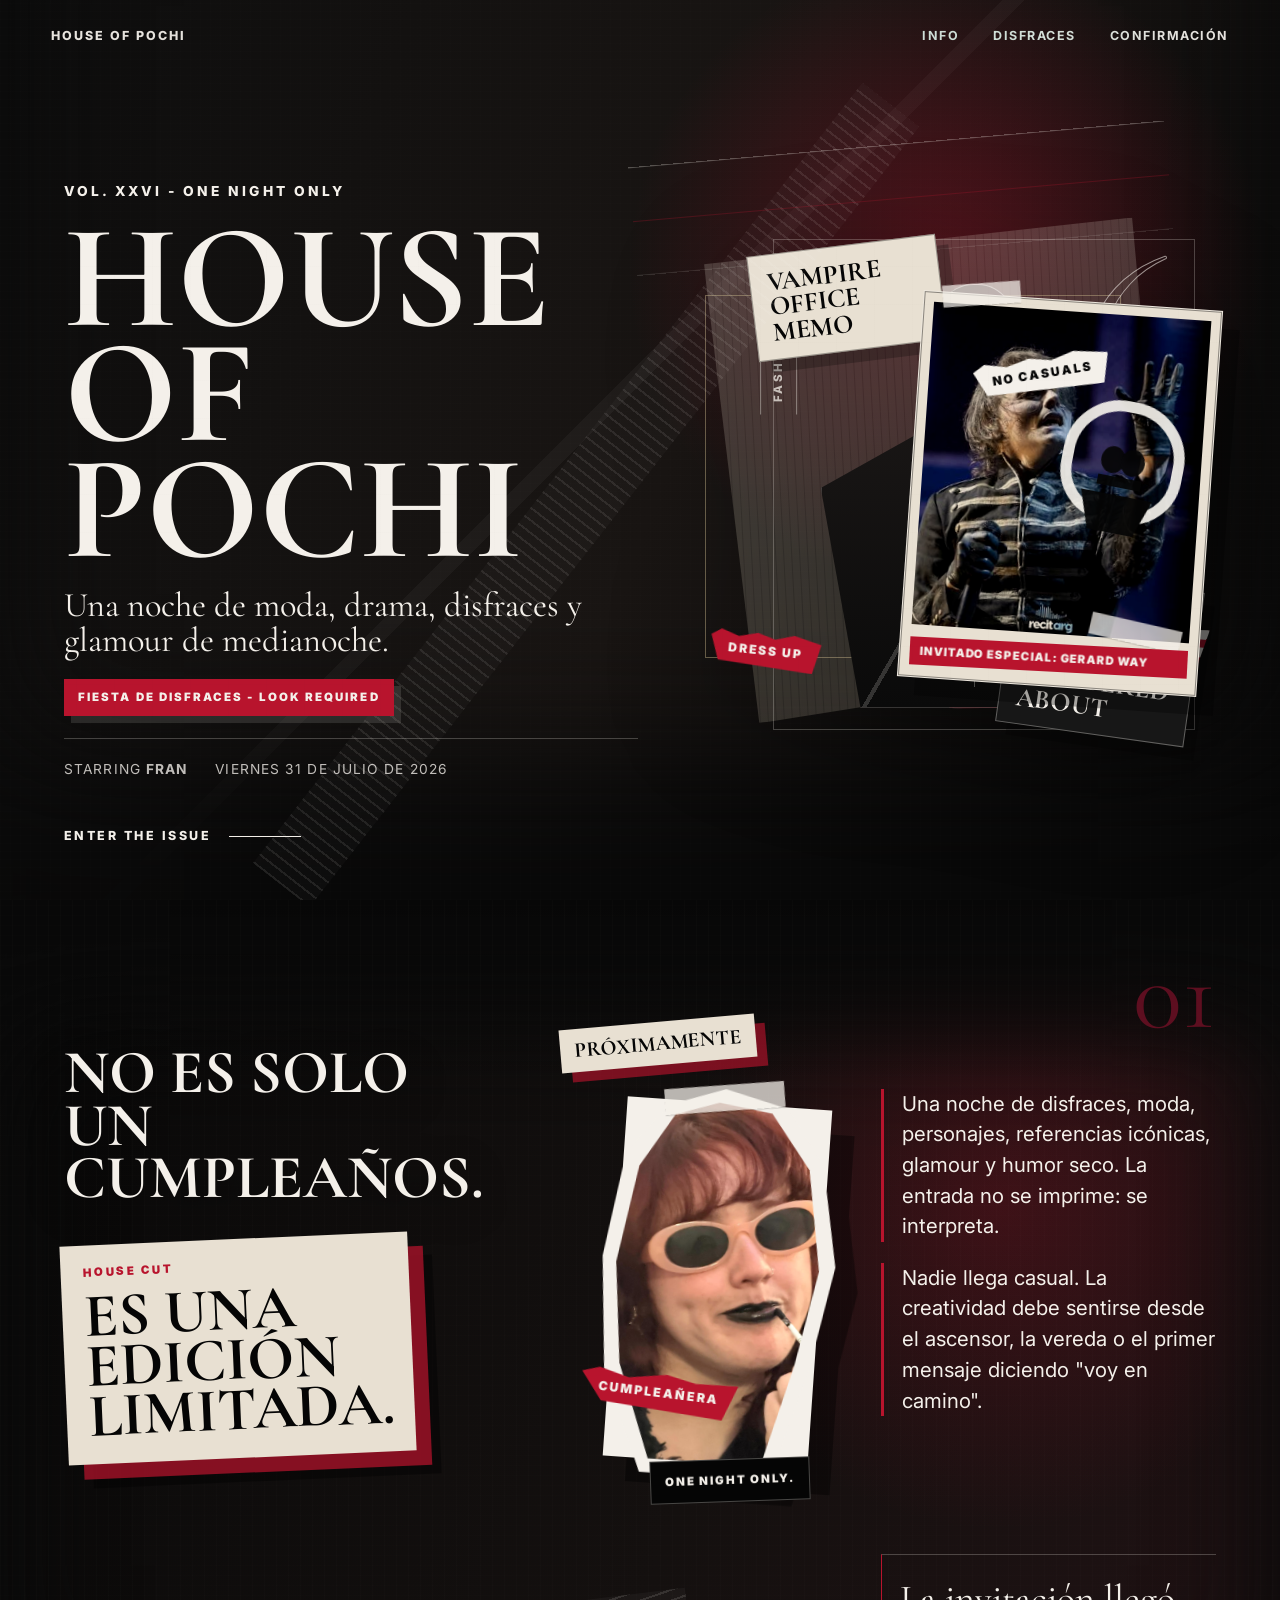
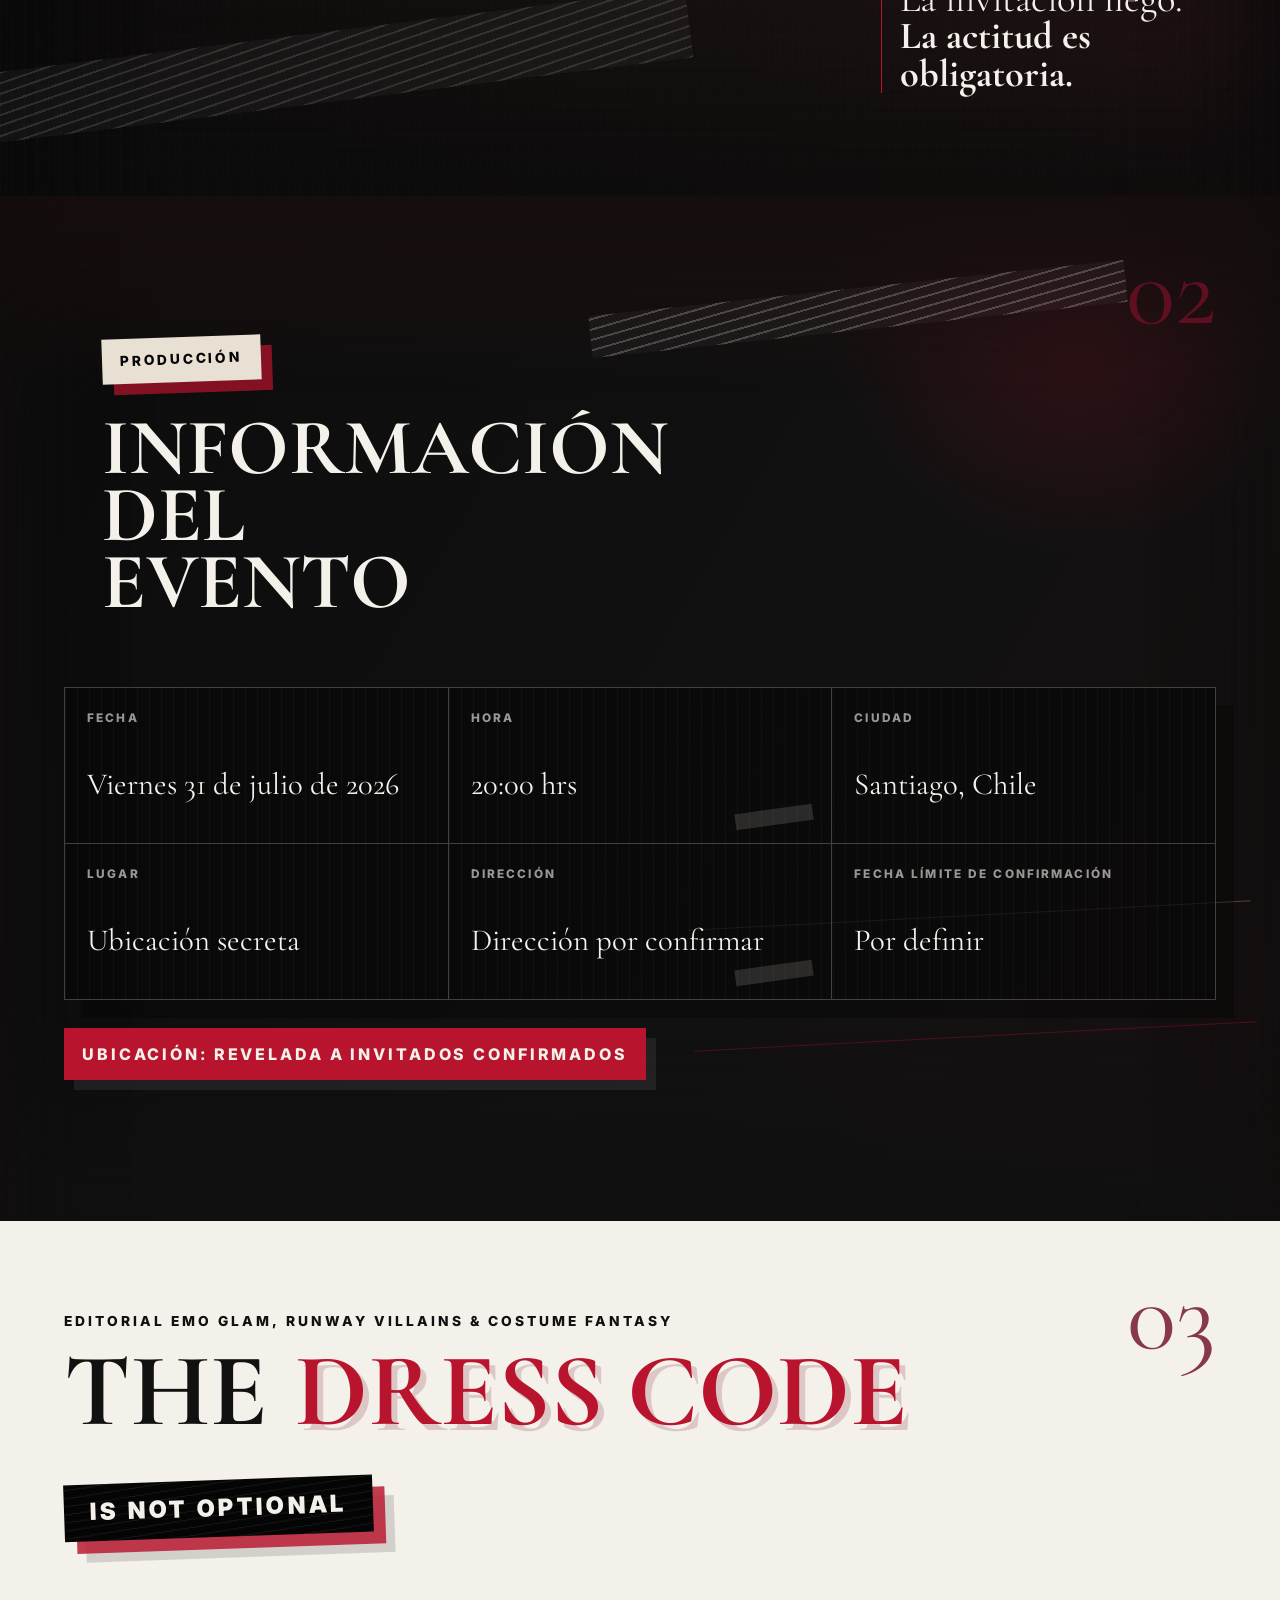
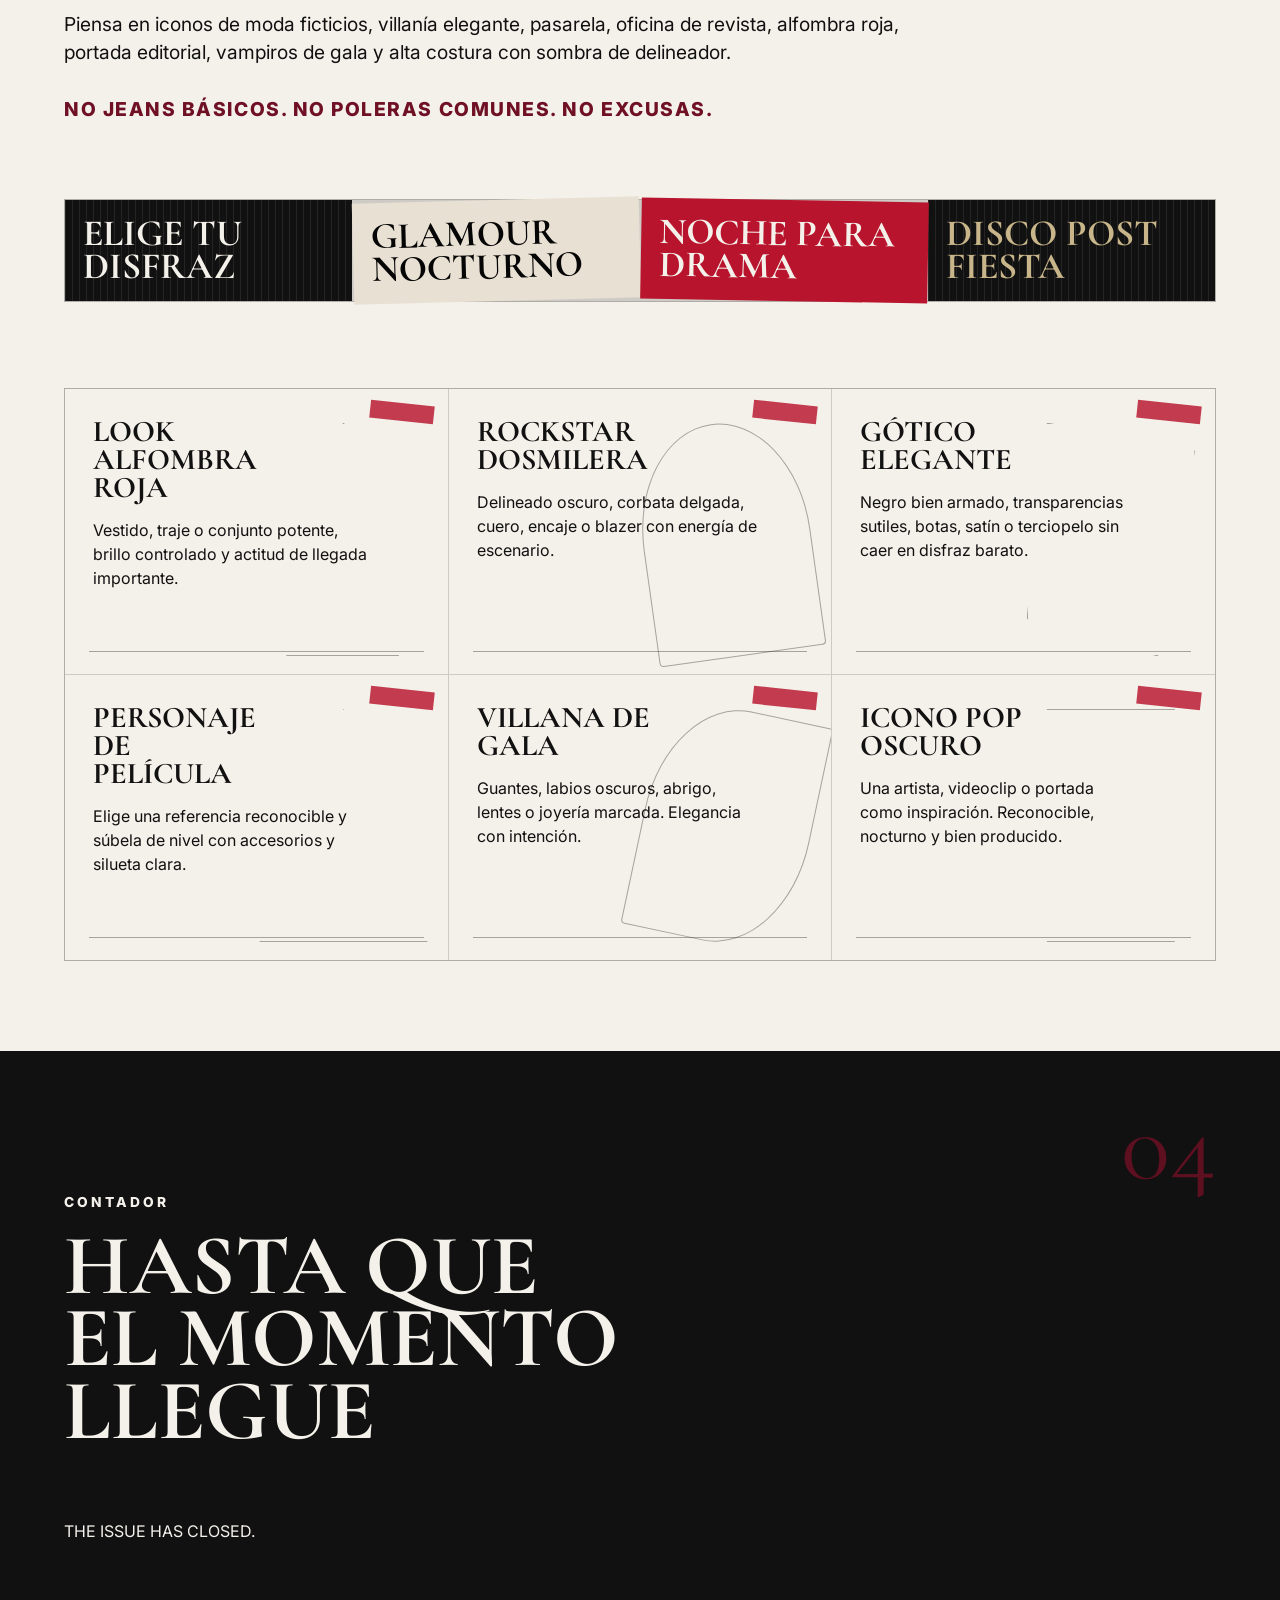
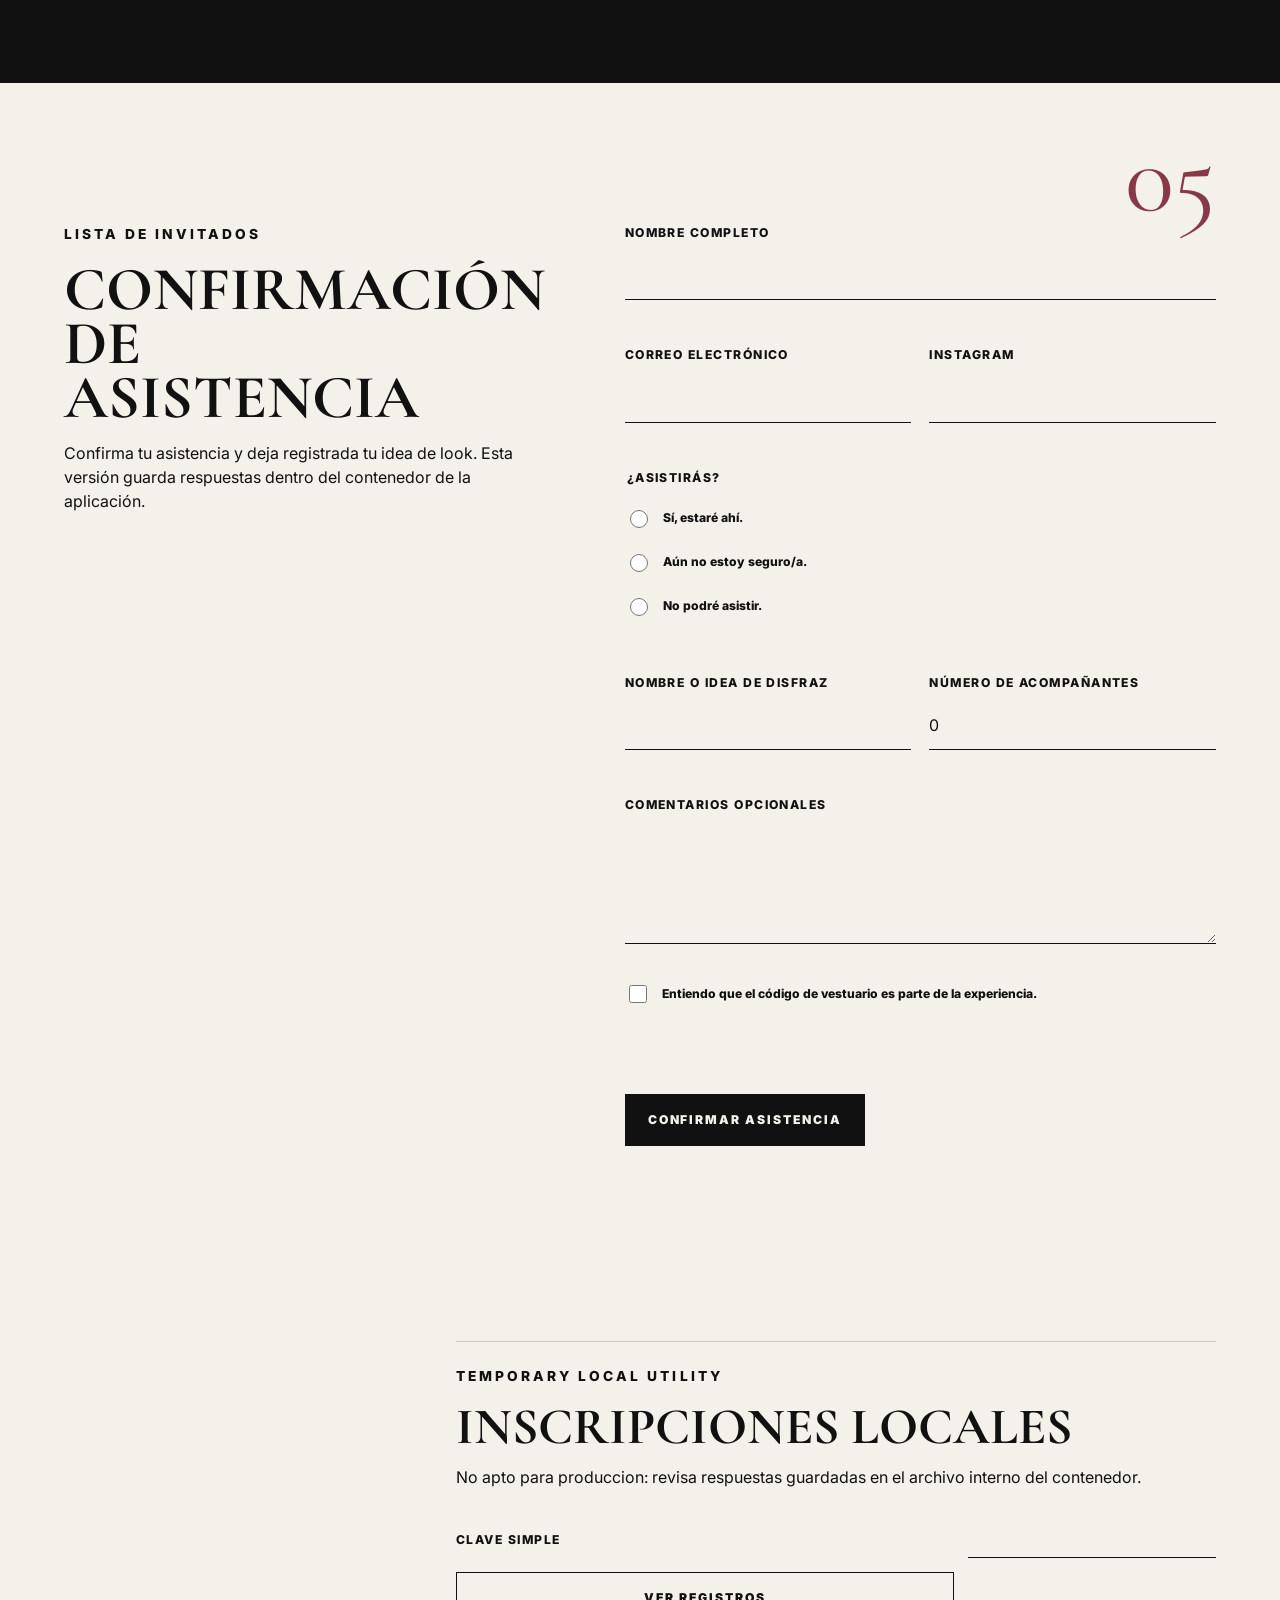
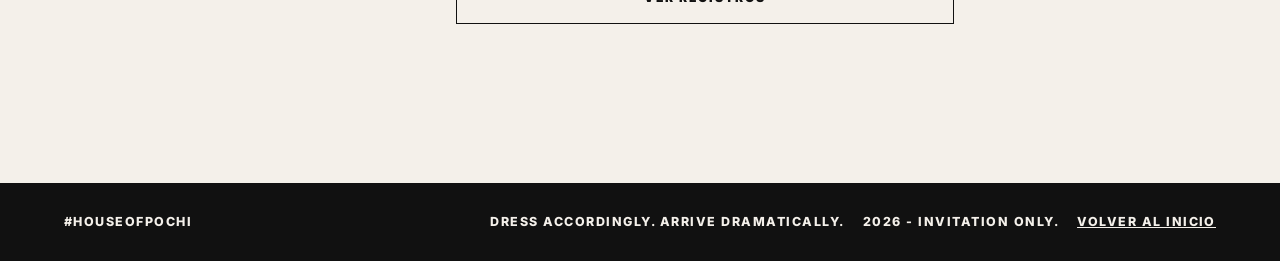
==== site/index.html @ ff2e777d "Replace birthday girl photo with glam shot" ====
<!doctype html>
<html lang="es">
  <head>
    <meta charset="utf-8">
    <meta name="viewport" content="width=device-width, initial-scale=1">
    <meta name="description" content="Invitación editorial para una fiesta de cumpleaños de disfraces.">
    <meta name="theme-color" content="#0d0d0d">
    <meta property="og:type" content="website">
    <meta property="og:url" content="https://gatitapochi.cl/">
    <meta property="og:site_name" content="House of Pochi">
    <meta property="og:title" content="Estás invitado a mi cumpleaños">
    <meta property="og:description" content="House of Pochi · fiesta de disfraces · viernes 31 de julio · 20:00 hrs.">
    <meta property="og:image" content="https://gatitapochi.cl/assets/og-invitation-glam.jpg">
    <meta property="og:image:secure_url" content="https://gatitapochi.cl/assets/og-invitation-glam.jpg">
    <meta property="og:image:type" content="image/jpeg">
    <meta property="og:image:width" content="1200">
    <meta property="og:image:height" content="630">
    <meta property="og:image:alt" content="Estás invitado a mi cumpleaños - House of Pochi">
    <meta name="twitter:card" content="summary_large_image">
    <meta name="twitter:title" content="Estás invitado a mi cumpleaños">
    <meta name="twitter:description" content="House of Pochi · fiesta de disfraces · viernes 31 de julio · 20:00 hrs.">
    <meta name="twitter:image" content="https://gatitapochi.cl/assets/og-invitation-glam.jpg">
    <title>House of Pochi</title>
    <link rel="icon" type="image/png" sizes="32x32" href="assets/favicon-32.png?v=20260702-cake-icon">
    <link rel="apple-touch-icon" sizes="180x180" href="assets/apple-touch-icon.png?v=20260702-cake-icon">
    <link rel="preconnect" href="https://fonts.googleapis.com">
    <link rel="preconnect" href="https://fonts.gstatic.com" crossorigin>
    <link href="https://fonts.googleapis.com/css2?family=Cormorant+Garamond:wght@500;600;700&family=Inter:wght@400;500;600;700;800&display=swap" rel="stylesheet">
    <link rel="stylesheet" href="styles.css?v=20260703-mobile-dresscode">
    <script src="config.js?v=20260702-date-july31" defer></script>
    <script src="app.js?v=20260702-rsvp-localized" defer></script>
  </head>
  <body>
    <div class="cursor-dot" aria-hidden="true"></div>
    <a class="skip-link" href="#main">Saltar al contenido</a>

    <header class="site-header" aria-label="Navegacion principal">
      <a class="brand-mark" href="#cover" data-config="eventTitle">HOUSE OF POCHI</a>
      <nav>
        <a href="#details">Info</a>
        <a href="#dress-code">Disfraces</a>
        <a href="#rsvp">Confirmación</a>
      </nav>
    </header>

    <main id="main">
      <section class="cover" id="cover" aria-labelledby="cover-title">
        <div class="texture" aria-hidden="true"></div>
        <div class="cover-copy reveal-text">
          <p class="kicker" data-config="issueLabel">VOL. XXVI - ONE NIGHT ONLY</p>
          <h1 id="cover-title" data-config="eventTitle">HOUSE OF POCHI</h1>
          <p class="cover-subtitle" data-config="subtitle">Una noche de moda, drama y disfraces.</p>
          <p class="costume-stamp">FIESTA DE DISFRACES - LOOK REQUIRED</p>
          <div class="cover-meta">
            <span>Starring <strong data-config="birthdayPerson">Fran</strong></span>
            <span data-config="date">Sabado 12 de septiembre de 2026</span>
          </div>
          <a class="enter-link" href="#manifesto">ENTER THE ISSUE</a>
        </div>

        <div class="cover-art" aria-hidden="true">
          <div class="art-frame frame-one"></div>
          <div class="art-frame frame-two"></div>
          <div class="editorial-figure">
            <span class="figure-head"></span>
            <span class="figure-neck"></span>
            <span class="figure-coat"></span>
            <span class="figure-lapel"></span>
          </div>
          <div class="type-strip strip-left">FASHION OFFICE</div>
          <div class="type-strip strip-right">AFTER DARK</div>
          <div class="issue-number">26</div>
          <div class="collage-note note-one">Vampire office memo</div>
          <div class="collage-note note-two">Best costume gets whispered about</div>
          <figure class="special-guest">
            <img src="assets/gerard-way-collage.png" alt="">
            <figcaption>Invitado especial: Gerard Way</figcaption>
          </figure>
          <div class="collage-rip rip-one">DRESS UP</div>
          <div class="collage-rip rip-two">NO CASUALS</div>
          <div class="ink-skull">
            <span></span>
            <span></span>
          </div>
        </div>
      </section>

      <section class="manifesto section-band" id="manifesto" aria-labelledby="manifesto-title">
        <div class="section-index">01</div>
        <div class="manifesto-grid">
          <div class="manifesto-title-wrap reveal">
            <h2 id="manifesto-title" class="editorial-title">
              <span>No es solo un cumpleaños.</span>
              <span class="limited-edition">Es una edición limitada.</span>
            </h2>
          </div>
          <div class="pochi-collage reveal" aria-label="Pochi en modo recorte editorial">
            <div class="pochi-sticker">
              <img src="assets/pochi-glam-sticker.png" alt="Pochi">
            </div>
            <span class="pochi-label">Próximamente</span>
            <span class="pochi-rip">Cumpleañera</span>
            <span class="pochi-caption">One night only.</span>
          </div>
          <div class="manifesto-copy reveal">
            <p>Una noche de disfraces, moda, personajes, referencias icónicas, glamour y humor seco. La entrada no se imprime: se interpreta.</p>
            <p>Nadie llega casual. La creatividad debe sentirse desde el ascensor, la vereda o el primer mensaje diciendo "voy en camino".</p>
          </div>
          <blockquote class="pull-quote reveal">
            <span>La invitación llegó.</span>
            <strong data-config="hostMessage">La actitud es obligatoria.</strong>
          </blockquote>
        </div>
      </section>

      <section class="details section-band invert" id="details" aria-labelledby="details-title">
        <div class="section-index">02</div>
        <div class="section-heading reveal">
          <p class="kicker">Producción</p>
          <h2 id="details-title">Información del evento</h2>
        </div>
        <dl class="call-sheet reveal">
          <div>
            <dt>Fecha</dt>
            <dd data-config="date">Viernes 31 de julio de 2026</dd>
          </div>
          <div>
            <dt>Hora</dt>
            <dd data-config="time">20:00 hrs</dd>
          </div>
          <div>
            <dt>Ciudad</dt>
            <dd data-config="city">Santiago, Chile</dd>
          </div>
          <div>
            <dt>Lugar</dt>
            <dd data-config="locationName">Ubicación secreta</dd>
          </div>
          <div>
            <dt>Dirección</dt>
            <dd data-config="locationAddress">Dirección por confirmar</dd>
          </div>
          <div>
            <dt>Fecha límite de confirmación</dt>
            <dd data-config="rsvpDeadline">5 de septiembre de 2026</dd>
          </div>
        </dl>
        <p class="location-note reveal">Ubicación: revelada a invitados confirmados</p>
      </section>

      <section class="dress-code section-band" id="dress-code" aria-labelledby="dress-title">
        <div class="section-index">03</div>
        <div class="dress-layout">
          <div class="section-heading reveal">
            <p class="kicker" data-config="dressCode">Fashion Icons, Runway Villains & Editorial Fantasy</p>
            <h2 id="dress-title" class="dress-title">
              <span>The</span>
              <span class="dress-title-code">Dress Code</span>
              <span class="dress-title-break" aria-hidden="true"></span>
              <span class="dress-title-optional">is not optional</span>
            </h2>
          </div>
          <div class="dress-intro reveal">
            <p>Piensa en iconos de moda ficticios, villanía elegante, pasarela, oficina de revista, alfombra roja, portada editorial, vampiros de gala y alta costura con sombra de delineador.</p>
            <p class="no-excuses">No jeans básicos. No poleras comunes. No excusas.</p>
          </div>
        </div>
        <div class="collage-banner reveal" aria-hidden="true">
          <span>Elige tu disfraz</span>
          <span>Glamour nocturno</span>
          <span>Noche para drama</span>
          <span>Disco post fiesta</span>
        </div>
        <div class="lookbook" aria-label="Ideas de disfraces">
          <article class="look reveal">
            <span class="look-shape shape-01"></span>
            <h3>Look alfombra roja</h3>
            <p>Vestido, traje o conjunto potente, brillo controlado y actitud de llegada importante.</p>
          </article>
          <article class="look reveal">
            <span class="look-shape shape-02"></span>
            <h3>Rockstar dosmilera</h3>
            <p>Delineado oscuro, corbata delgada, cuero, encaje o blazer con energía de escenario.</p>
          </article>
          <article class="look reveal">
            <span class="look-shape shape-03"></span>
            <h3>Gótico elegante</h3>
            <p>Negro bien armado, transparencias sutiles, botas, satín o terciopelo sin caer en disfraz barato.</p>
          </article>
          <article class="look reveal">
            <span class="look-shape shape-04"></span>
            <h3>Personaje de película</h3>
            <p>Elige una referencia reconocible y súbela de nivel con accesorios y silueta clara.</p>
          </article>
          <article class="look reveal">
            <span class="look-shape shape-05"></span>
            <h3>Villana de gala</h3>
            <p>Guantes, labios oscuros, abrigo, lentes o joyería marcada. Elegancia con intención.</p>
          </article>
          <article class="look reveal">
            <span class="look-shape shape-06"></span>
            <h3>Icono pop oscuro</h3>
            <p>Una artista, videoclip o portada como inspiración. Reconocible, nocturno y bien producido.</p>
          </article>
        </div>
      </section>

      <section class="countdown-section section-band invert" aria-labelledby="countdown-title">
        <div class="section-index">04</div>
        <div class="section-heading reveal">
          <p class="kicker">Contador</p>
          <h2 id="countdown-title">Hasta que el momento llegue</h2>
        </div>
        <div class="countdown reveal" id="countdown" aria-live="polite">
          <div><strong data-time="days">00</strong><span>Días</span></div>
          <div><strong data-time="hours">00</strong><span>Horas</span></div>
          <div><strong data-time="minutes">00</strong><span>Minutos</span></div>
          <div><strong data-time="seconds">00</strong><span>Segundos</span></div>
        </div>
      </section>

      <section class="rsvp section-band" id="rsvp" aria-labelledby="rsvp-title">
        <div class="section-index">05</div>
        <div class="rsvp-grid">
          <div class="rsvp-copy reveal">
            <p class="kicker">Lista de invitados</p>
            <h2 id="rsvp-title">Confirmación de asistencia</h2>
            <p>Confirma tu asistencia y deja registrada tu idea de look. Esta versión guarda respuestas dentro del contenedor de la aplicación.</p>
          </div>
          <form class="rsvp-form reveal" id="rsvp-form" novalidate>
            <div class="field">
              <label for="fullName">Nombre completo</label>
              <input id="fullName" name="fullName" autocomplete="name" required>
              <small class="error" data-error-for="fullName"></small>
            </div>
            <div class="field two-col">
              <div>
                <label for="email">Correo electrónico</label>
                <input id="email" name="email" type="email" autocomplete="email" required>
                <small class="error" data-error-for="email"></small>
              </div>
              <div>
                <label for="phone">Instagram</label>
                <input id="phone" name="phone" autocomplete="off" required>
                <small class="error" data-error-for="phone"></small>
              </div>
            </div>
            <fieldset class="field">
              <legend>¿Asistirás?</legend>
              <label class="radio-line"><input type="radio" name="attendance" value="Sí, estaré ahí." required> Sí, estaré ahí.</label>
              <label class="radio-line"><input type="radio" name="attendance" value="Aún no estoy seguro/a."> Aún no estoy seguro/a.</label>
              <label class="radio-line"><input type="radio" name="attendance" value="No podré asistir."> No podré asistir.</label>
              <small class="error" data-error-for="attendance"></small>
            </fieldset>
            <div class="field two-col">
              <div>
                <label for="costume">Nombre o idea de disfraz</label>
                <input id="costume" name="costume" required>
                <small class="error" data-error-for="costume"></small>
              </div>
              <div>
                <label for="guests">Número de acompañantes</label>
                <input id="guests" name="guests" type="number" min="0" max="10" value="0" required>
                <small class="error" data-error-for="guests"></small>
              </div>
            </div>
            <div class="field">
              <label for="comments">Comentarios opcionales</label>
              <textarea id="comments" name="comments" rows="4"></textarea>
            </div>
            <label class="checkbox-line">
              <input id="dressAgreement" name="dressAgreement" type="checkbox" required>
              Entiendo que el código de vestuario es parte de la experiencia.
            </label>
            <small class="error" data-error-for="dressAgreement"></small>
            <div class="form-actions">
              <button class="button-primary" type="submit">Confirmar asistencia</button>
              <button class="button-ghost" type="button" id="edit-response" hidden>Editar respuesta</button>
            </div>
          </form>
        </div>
      </section>

      <section class="admin section-band" aria-labelledby="admin-title">
        <div class="admin-panel reveal">
          <p class="kicker">Temporary Local Utility</p>
          <h2 id="admin-title">Inscripciones locales</h2>
          <p>No apto para produccion: revisa respuestas guardadas en el archivo interno del contenedor.</p>
          <form id="admin-form" class="admin-form">
            <label for="admin-passcode">Clave simple</label>
            <input id="admin-passcode" name="admin-passcode" type="password" autocomplete="off">
            <button class="button-ghost" type="submit">Ver registros</button>
          </form>
          <div id="admin-output" class="admin-output" aria-live="polite"></div>
        </div>
      </section>
    </main>

    <footer class="footer">
      <p data-config="instagramHashtag">#HouseOfPochi</p>
      <strong>Dress accordingly. Arrive dramatically.</strong>
      <span><span id="year"></span> - Invitation only.</span>
      <a href="#cover">Volver al inicio</a>
    </footer>

    <dialog class="confirmation" id="confirmation">
      <div class="confirmation-inner">
        <p class="kicker">Confirmado</p>
        <h2>Tu nombre está en la lista.</h2>
        <div id="confirmation-summary"></div>
        <button class="button-primary" id="close-confirmation" type="button">Cerrar</button>
      </div>
    </dialog>
  </body>
</html>
---- site/styles.css ----
:root {
  --color-ink: #111111;
  --color-paper: #f4f0ea;
  --color-warm: #fffaf1;
  --color-burgundy: #6f1025;
  --color-blood: #b8142d;
  --color-champagne: #c8b58a;
  --color-newsprint: #e8e0d2;
  --color-xerox: #050505;
  --color-muted: #77706a;
  --color-line: rgba(17, 17, 17, 0.16);
  --color-line-light: rgba(244, 240, 234, 0.24);
  --font-serif: "Cormorant Garamond", Georgia, "Times New Roman", serif;
  --font-sans: "Inter", Arial, sans-serif;
  --header-height: 72px;
}

* {
  box-sizing: border-box;
}

html {
  scroll-behavior: smooth;
  overflow-x: hidden;
}

body {
  margin: 0;
  background: var(--color-paper);
  color: var(--color-ink);
  font-family: var(--font-sans);
  line-height: 1.5;
  cursor: default;
  overflow-x: hidden;
}

body::before {
  position: fixed;
  inset: 0;
  z-index: 20;
  pointer-events: none;
  content: "";
  opacity: 0.2;
  background-image:
    linear-gradient(rgba(17, 17, 17, 0.04) 1px, transparent 1px),
    linear-gradient(90deg, rgba(17, 17, 17, 0.03) 1px, transparent 1px);
  background-size: 38px 38px;
  mix-blend-mode: multiply;
}

a {
  color: inherit;
}

button,
input,
textarea {
  font: inherit;
}

.skip-link {
  position: fixed;
  top: 12px;
  left: 12px;
  z-index: 50;
  padding: 10px 14px;
  color: var(--color-paper);
  background: var(--color-ink);
  transform: translateY(-160%);
}

.skip-link:focus {
  transform: translateY(0);
}

.cursor-dot {
  position: fixed;
  z-index: 100;
  top: 50%;
  left: 50%;
  width: 18px;
  height: 18px;
  border: 1px solid var(--color-burgundy);
  border-radius: 50%;
  pointer-events: none;
  transform: translate(-50%, -50%);
  opacity: 0;
  transition: opacity 160ms ease, width 160ms ease, height 160ms ease;
}

.site-header {
  position: fixed;
  top: 0;
  right: 0;
  left: 0;
  z-index: 30;
  display: flex;
  align-items: center;
  justify-content: space-between;
  min-height: var(--header-height);
  padding: 18px clamp(18px, 4vw, 56px);
  color: var(--color-paper);
  mix-blend-mode: difference;
}

.brand-mark,
.site-header nav a {
  text-decoration: none;
}

.brand-mark {
  max-width: 48vw;
  overflow: hidden;
  font-size: 0.78rem;
  font-weight: 800;
  letter-spacing: 0.16em;
  text-overflow: ellipsis;
  white-space: nowrap;
}

.site-header nav {
  display: flex;
  gap: clamp(14px, 3vw, 34px);
  font-size: 0.78rem;
  font-weight: 700;
  letter-spacing: 0.12em;
  text-transform: uppercase;
}

.cover {
  position: relative;
  display: grid;
  grid-template-columns: minmax(0, 0.98fr) minmax(340px, 0.9fr);
  gap: clamp(20px, 4vw, 64px);
  min-height: 100svh;
  padding: calc(var(--header-height) + 26px) clamp(20px, 5vw, 78px) 40px;
  overflow: hidden;
  color: var(--color-paper);
  background:
    radial-gradient(circle at 74% 30%, rgba(184, 20, 45, 0.38), transparent 28%),
    linear-gradient(135deg, transparent 0 46%, rgba(255, 255, 255, 0.035) 46% 47%, transparent 47%),
    linear-gradient(110deg, #0d0d0d 0%, #191513 52%, #0a0a0a 100%);
  box-shadow: inset 0 -150px 130px rgba(9, 9, 9, 0.96);
}

.cover::before,
.cover::after {
  position: absolute;
  z-index: 1;
  pointer-events: none;
  content: "";
}

.cover::before {
  right: 9%;
  top: 16%;
  width: min(42vw, 620px);
  height: 1px;
  background: rgba(244, 240, 234, 0.28);
  box-shadow:
    0 54px 0 rgba(184, 20, 45, 0.28),
    0 108px 0 rgba(244, 240, 234, 0.12);
  transform: rotate(-5deg);
}

.cover::after {
  left: 43%;
  top: 0;
  width: 72px;
  height: 110%;
  background:
    repeating-linear-gradient(0deg, rgba(244, 240, 234, 0.09) 0 2px, transparent 2px 10px),
    rgba(255, 255, 255, 0.025);
  transform: rotate(38deg);
}

.texture {
  position: fixed;
  inset: 0;
  z-index: 0;
  pointer-events: none;
  background-image:
    repeating-linear-gradient(90deg, rgba(255, 255, 255, 0.05) 0 1px, transparent 1px 10px),
    repeating-linear-gradient(0deg, rgba(255, 255, 255, 0.035) 0 1px, transparent 1px 8px);
  opacity: 0.22;
  animation: grainShift 16s linear infinite;
}

.cover-copy {
  position: relative;
  z-index: 2;
  align-self: end;
  max-width: 760px;
}

.kicker {
  margin: 0 0 18px;
  font-size: clamp(0.72rem, 1.2vw, 0.86rem);
  font-weight: 800;
  letter-spacing: 0.22em;
  text-transform: uppercase;
}

h1,
h2,
h3,
p {
  overflow-wrap: anywhere;
}

.editorial-title,
.editorial-title span,
.limited-edition,
.details .section-heading h2,
.pochi-label,
.pochi-rip,
.pochi-caption {
  overflow-wrap: normal;
  word-break: normal;
  hyphens: manual;
}

.cover h1 {
  max-width: 11ch;
  margin: 0;
  font-family: var(--font-serif);
  font-size: 9.25rem;
  font-weight: 700;
  line-height: 0.78;
  text-transform: uppercase;
}

.cover-subtitle {
  max-width: 520px;
  margin: 22px 0 22px;
  font-family: var(--font-serif);
  font-size: 2.15rem;
  line-height: 1;
}

.costume-stamp {
  display: inline-block;
  margin: 0 0 22px;
  padding: 10px 14px;
  color: var(--color-paper);
  background: var(--color-blood);
  box-shadow: 7px 7px 0 rgba(244, 240, 234, 0.12);
  font-size: 0.72rem;
  font-weight: 900;
  letter-spacing: 0.18em;
  text-transform: uppercase;
  transform: rotate(-2deg);
}

.cover-meta {
  display: flex;
  flex-wrap: wrap;
  gap: 14px 28px;
  max-width: 780px;
  padding-top: 20px;
  border-top: 1px solid var(--color-line-light);
  color: rgba(244, 240, 234, 0.78);
  font-size: 0.86rem;
  letter-spacing: 0.08em;
  text-transform: uppercase;
}

.enter-link {
  display: inline-flex;
  min-height: 48px;
  align-items: center;
  margin-top: 32px;
  color: var(--color-paper);
  font-size: 0.78rem;
  font-weight: 800;
  letter-spacing: 0.2em;
  text-decoration: none;
  text-transform: uppercase;
}

.enter-link::after {
  width: 72px;
  height: 1px;
  margin-left: 18px;
  background: currentColor;
  content: "";
  transition: width 180ms ease;
}

.enter-link:hover::after,
.enter-link:focus-visible::after {
  width: 104px;
}

.cover-art {
  position: relative;
  z-index: 1;
  height: clamp(430px, 62svh, 620px);
  min-height: 0;
  align-self: center;
  filter: drop-shadow(0 26px 60px rgba(0, 0, 0, 0.42));
}

.cover-art::before,
.cover-art::after {
  position: absolute;
  z-index: 0;
  content: "";
}

.cover-art::before {
  inset: 5% 10% 8% 5%;
  background:
    linear-gradient(90deg, rgba(5, 5, 5, 0.22) 1px, transparent 1px),
    linear-gradient(var(--color-newsprint), #c9bea7);
  background-size: 8px 100%, 100% 100%;
  clip-path: polygon(0 5%, 96% 0, 100% 91%, 7% 100%);
  opacity: 0.2;
  transform: rotate(-3deg);
}

.cover-art::after {
  right: 2%;
  bottom: 7%;
  width: 48%;
  height: 18%;
  background:
    repeating-linear-gradient(-8deg, var(--color-paper) 0 10px, transparent 10px 18px),
    var(--color-blood);
  clip-path: polygon(4% 15%, 100% 0, 92% 78%, 0 100%);
  opacity: 0.74;
  transform: rotate(5deg);
  mix-blend-mode: screen;
}

.art-frame {
  position: absolute;
  border: 1px solid var(--color-line-light);
  z-index: 1;
}

.frame-one {
  inset: 7% 4% 5% 16%;
}

.frame-two {
  inset: 17% 18% 18% 3%;
  border-color: rgba(200, 181, 138, 0.45);
}

.editorial-figure {
  position: absolute;
  z-index: 4;
  right: 17%;
  bottom: 9%;
  width: min(58%, 330px);
  height: 76%;
}

.figure-head,
.figure-neck,
.figure-coat,
.figure-lapel {
  position: absolute;
  display: block;
}

.figure-head {
  top: 0;
  left: 50%;
  width: 92px;
  height: 118px;
  border: 1px solid rgba(244, 240, 234, 0.6);
  border-radius: 52% 48% 46% 54%;
  background: linear-gradient(145deg, #1b1715, #6f1025);
  transform: translateX(-50%);
}

.figure-neck {
  top: 106px;
  left: 50%;
  width: 36px;
  height: 80px;
  background: #1b1715;
  transform: translateX(-50%);
}

.figure-coat {
  right: 0;
  bottom: 0;
  left: 0;
  height: 72%;
  clip-path: polygon(50% 0, 100% 28%, 86% 100%, 13% 100%, 0 28%);
  background:
    linear-gradient(120deg, transparent 0 45%, rgba(244, 240, 234, 0.18) 45% 46%, transparent 46%),
    linear-gradient(180deg, #1a1716 0%, #0a0a0a 100%);
  border: 1px solid rgba(244, 240, 234, 0.2);
}

.figure-lapel {
  top: 31%;
  left: 50%;
  width: 1px;
  height: 64%;
  background: rgba(244, 240, 234, 0.42);
}

.type-strip {
  position: absolute;
  z-index: 6;
  padding: 9px 12px;
  border-top: 1px solid rgba(244, 240, 234, 0.42);
  border-bottom: 1px solid rgba(244, 240, 234, 0.42);
  color: rgba(244, 240, 234, 0.74);
  font-size: 0.72rem;
  font-weight: 800;
  letter-spacing: 0.22em;
}

.strip-left {
  top: 21%;
  left: 2%;
  transform: rotate(-90deg);
}

.strip-right {
  right: -4%;
  bottom: 24%;
  transform: rotate(90deg);
}

.issue-number {
  position: absolute;
  z-index: 2;
  right: 7%;
  top: 4%;
  color: transparent;
  -webkit-text-stroke: 1px rgba(244, 240, 234, 0.58);
  font-family: var(--font-serif);
  font-size: clamp(8rem, 17vw, 15rem);
  line-height: 1;
}

.collage-note,
.collage-rip,
.special-guest,
.ink-skull {
  position: absolute;
  z-index: 7;
}

.collage-note {
  max-width: 190px;
  padding: 14px 16px;
  color: var(--color-xerox);
  background: var(--color-newsprint);
  border: 1px solid rgba(5, 5, 5, 0.35);
  box-shadow: 12px 12px 0 rgba(0, 0, 0, 0.24);
  font-family: var(--font-serif);
  font-size: clamp(1.2rem, 2.1vw, 2rem);
  font-weight: 700;
  line-height: 0.94;
  text-transform: uppercase;
}

.note-one {
  top: 8%;
  left: 12%;
  transform: rotate(-7deg);
}

.note-two {
  right: 4%;
  bottom: 4%;
  color: var(--color-paper);
  background: #171717;
  border-color: rgba(244, 240, 234, 0.34);
  transform: rotate(8deg);
}

.special-guest {
  top: 18%;
  left: 42%;
  width: min(31vw, 300px);
  min-width: 210px;
  margin: 0;
  padding: 10px 10px 14px;
  color: var(--color-xerox);
  background: var(--color-newsprint);
  border: 1px solid rgba(244, 240, 234, 0.5);
  box-shadow:
    18px 18px 0 rgba(0, 0, 0, 0.32),
    0 0 0 1px rgba(5, 5, 5, 0.42) inset;
  transform: rotate(4deg);
}

.special-guest::before,
.special-guest::after {
  position: absolute;
  z-index: 2;
  height: 22px;
  background: rgba(244, 240, 234, 0.72);
  box-shadow: 0 1px 0 rgba(5, 5, 5, 0.18);
  content: "";
}

.special-guest::before {
  top: -12px;
  left: 18px;
  width: 78px;
  transform: rotate(-8deg);
}

.special-guest::after {
  right: 18px;
  bottom: 48px;
  width: 92px;
  transform: rotate(9deg);
}

.special-guest img {
  display: block;
  width: 100%;
  aspect-ratio: 0.86;
  object-fit: cover;
  object-position: center top;
  filter: saturate(0.78) contrast(1.08);
  mix-blend-mode: multiply;
}

.special-guest figcaption {
  position: relative;
  z-index: 3;
  margin-top: 10px;
  padding: 8px 10px;
  color: var(--color-paper);
  background: var(--color-blood);
  font-size: 0.72rem;
  font-weight: 900;
  letter-spacing: 0.08em;
  line-height: 1.05;
  text-transform: uppercase;
  transform: rotate(-1deg);
}

.collage-rip {
  padding: 9px 18px;
  color: var(--color-paper);
  background: var(--color-blood);
  font-size: 0.76rem;
  font-weight: 900;
  letter-spacing: 0.16em;
  text-transform: uppercase;
  clip-path: polygon(0 18%, 9% 0, 25% 16%, 42% 2%, 58% 16%, 75% 0, 100% 18%, 94% 100%, 8% 86%);
}

.rip-one {
  left: 4%;
  bottom: 16%;
  transform: rotate(6deg);
}

.rip-two {
  right: 20%;
  top: 28%;
  background: var(--color-paper);
  color: var(--color-xerox);
  transform: rotate(-9deg);
}

.ink-skull {
  right: 6%;
  top: 36%;
  width: 122px;
  aspect-ratio: 1;
  border: 11px solid var(--color-paper);
  border-radius: 47% 47% 42% 42%;
  opacity: 0.92;
  transform: rotate(11deg);
}

.ink-skull::before,
.ink-skull::after,
.ink-skull span {
  position: absolute;
  display: block;
  content: "";
  background: var(--color-xerox);
}

.ink-skull::before,
.ink-skull::after {
  top: 36px;
  width: 24px;
  height: 27px;
  border-radius: 50%;
}

.ink-skull::before {
  left: 28px;
}

.ink-skull::after {
  right: 28px;
}

.ink-skull span:first-child {
  left: 50%;
  bottom: 24px;
  width: 44px;
  height: 10px;
  transform: translateX(-50%);
}

.ink-skull span:last-child {
  left: 50%;
  bottom: -22px;
  width: 72px;
  height: 38px;
  clip-path: polygon(0 0, 100% 0, 82% 100%, 18% 100%);
  transform: translateX(-50%);
}

.section-band {
  position: relative;
  padding: clamp(76px, 11vw, 148px) clamp(20px, 5vw, 78px);
  border-bottom: 0;
}

.invert {
  color: var(--color-paper);
  background: var(--color-ink);
}

.section-index {
  position: absolute;
  top: clamp(28px, 5vw, 54px);
  right: clamp(20px, 5vw, 78px);
  color: var(--color-burgundy);
  font-family: var(--font-serif);
  font-size: clamp(3.2rem, 8vw, 8rem);
  line-height: 0.8;
  opacity: 0.82;
}

.manifesto-grid {
  display: grid;
  grid-template-columns: minmax(0, 0.86fr) minmax(250px, 0.42fr) minmax(280px, 0.62fr);
  gap: clamp(24px, 4vw, 68px);
  align-items: center;
}

.manifesto {
  overflow: hidden;
  color: var(--color-paper);
  background:
    linear-gradient(180deg, #090909 0%, rgba(9, 9, 9, 0) 20%),
    radial-gradient(circle at 78% 34%, rgba(184, 20, 45, 0.24), transparent 28%),
    linear-gradient(110deg, #090909 0%, #14100f 56%, #211214 100%);
  box-shadow:
    inset 0 120px 120px rgba(9, 9, 9, 0.98),
    inset 0 -100px 110px rgba(12, 12, 12, 0.74);
}

.manifesto.section-band {
  padding-top: clamp(70px, 8vw, 112px);
  padding-bottom: clamp(70px, 8vw, 112px);
}

.manifesto::before,
.manifesto::after {
  position: absolute;
  pointer-events: none;
  content: "";
}

.manifesto::before {
  inset: 0;
  opacity: 0.22;
  background:
    repeating-linear-gradient(90deg, rgba(244, 240, 234, 0.06) 0 1px, transparent 1px 12px),
    repeating-linear-gradient(0deg, rgba(244, 240, 234, 0.04) 0 1px, transparent 1px 10px);
}

.manifesto::after {
  left: -8%;
  bottom: 10%;
  width: 62%;
  height: 70px;
  background:
    repeating-linear-gradient(-12deg, rgba(244, 240, 234, 0.12) 0 2px, transparent 2px 10px),
    rgba(255, 255, 255, 0.035);
  transform: rotate(-7deg);
}

.manifesto-title-wrap {
  position: relative;
  z-index: 2;
}

.editorial-title,
.section-heading h2,
.rsvp-copy h2,
.admin-panel h2,
.confirmation h2 {
  margin: 0;
  font-family: var(--font-serif);
  font-size: clamp(3rem, 8vw, 9rem);
  line-height: 0.86;
  text-transform: uppercase;
}

.manifesto .editorial-title {
  display: grid;
  gap: clamp(18px, 3vw, 34px);
  font-size: clamp(3rem, 4.8vw, 6.2rem);
}

.manifesto .editorial-title > span:first-child {
  max-width: 12ch;
  color: var(--color-paper);
  text-shadow: 0 12px 42px rgba(0, 0, 0, 0.48);
}

.limited-edition {
  display: inline-block;
  width: fit-content;
  max-width: 12ch;
  padding: clamp(14px, 2vw, 22px);
  color: var(--color-xerox);
  background: var(--color-newsprint);
  box-shadow:
    15px 15px 0 rgba(184, 20, 45, 0.72),
    24px 24px 0 rgba(0, 0, 0, 0.38);
  line-height: 0.82;
  transform: rotate(-2.5deg);
}

.limited-edition::before {
  display: block;
  margin-bottom: 12px;
  color: var(--color-blood);
  font-family: var(--font-sans);
  font-size: 0.72rem;
  font-weight: 900;
  letter-spacing: 0.22em;
  line-height: 1;
  content: "HOUSE CUT";
}

.manifesto-copy {
  position: relative;
  z-index: 2;
  max-width: 720px;
  font-size: clamp(1.04rem, 1.6vw, 1.35rem);
}

.manifesto-copy p {
  padding-left: 18px;
  border-left: 3px solid var(--color-blood);
}

.pull-quote {
  position: relative;
  z-index: 2;
  grid-column: 3;
  margin: 0;
  padding: 26px 0 0 18px;
  border-top: 1px solid rgba(244, 240, 234, 0.24);
  border-left: 1px solid var(--color-blood);
  font-family: var(--font-serif);
  font-size: clamp(1.6rem, 3vw, 3rem);
  line-height: 0.98;
}

.pull-quote span,
.pull-quote strong {
  display: block;
}

.pochi-collage {
  position: relative;
  z-index: 3;
  min-height: 500px;
}

.pochi-sticker {
  position: absolute;
  right: 4%;
  bottom: 8%;
  width: min(82%, 300px);
  aspect-ratio: 0.57;
  background: var(--color-paper);
  filter: drop-shadow(24px 24px 0 rgba(0, 0, 0, 0.38));
  transform: rotate(4deg);
}

.pochi-sticker::before {
  position: absolute;
  inset: -14px;
  z-index: -1;
  background: var(--color-paper);
  clip-path: polygon(48% 0, 75% 4%, 92% 18%, 100% 44%, 92% 70%, 78% 100%, 22% 100%, 4% 74%, 0 45%, 7% 18%, 24% 5%);
  content: "";
}

.pochi-sticker::after {
  position: absolute;
  top: -18px;
  left: 18%;
  width: 120px;
  height: 26px;
  background: rgba(244, 240, 234, 0.74);
  box-shadow: 0 1px 0 rgba(5, 5, 5, 0.18);
  content: "";
  transform: rotate(-8deg);
}

.pochi-sticker img {
  display: block;
  width: 100%;
  height: 100%;
  object-fit: cover;
  object-position: 64% 48%;
  clip-path: polygon(45% 0, 71% 2%, 91% 17%, 99% 45%, 90% 72%, 77% 100%, 22% 100%, 5% 74%, 0 46%, 8% 19%, 24% 4%);
  filter: saturate(0.9) contrast(1.06);
}

.pochi-label,
.pochi-rip,
.pochi-caption {
  position: absolute;
  z-index: 4;
  text-transform: uppercase;
}

.pochi-label {
  top: 4%;
  left: -8%;
  max-width: 250px;
  padding: 12px 14px;
  color: var(--color-xerox);
  background: var(--color-newsprint);
  box-shadow: 10px 10px 0 rgba(184, 20, 45, 0.64);
  font-family: var(--font-serif);
  font-size: clamp(1.1rem, 1.65vw, 1.45rem);
  font-weight: 700;
  line-height: 0.92;
  transform: rotate(-5deg);
}

.pochi-rip {
  left: 0;
  bottom: 18%;
  padding: 10px 18px;
  color: var(--color-paper);
  background: var(--color-blood);
  clip-path: polygon(0 15%, 11% 0, 30% 18%, 54% 0, 73% 14%, 100% 8%, 92% 100%, 14% 86%);
  font-size: 0.78rem;
  font-weight: 900;
  letter-spacing: 0.16em;
  transform: rotate(7deg);
}

.pochi-caption {
  right: 8%;
  bottom: 0;
  max-width: 270px;
  padding: 12px 14px;
  color: var(--color-paper);
  background: var(--color-xerox);
  border: 1px solid rgba(244, 240, 234, 0.28);
  font-size: 0.72rem;
  font-weight: 900;
  letter-spacing: 0.16em;
  transform: rotate(-2deg);
}

.section-heading {
  max-width: 980px;
  margin-bottom: clamp(36px, 6vw, 72px);
}

.details {
  overflow: hidden;
  background:
    linear-gradient(180deg, rgba(33, 18, 20, 0.92) 0%, rgba(12, 12, 12, 0) 18%),
    radial-gradient(circle at 84% 10%, rgba(184, 20, 45, 0.22), transparent 18%),
    linear-gradient(120deg, #0c0c0c 0%, #111 58%, #171011 100%);
  box-shadow:
    inset 0 110px 110px rgba(18, 13, 13, 0.72),
    inset 0 -96px 100px rgba(17, 17, 17, 0.86);
}

.details::before,
.details::after {
  position: absolute;
  pointer-events: none;
  content: "";
}

.details::before {
  top: 9%;
  right: 12%;
  width: min(42vw, 620px);
  height: 42px;
  background:
    repeating-linear-gradient(-10deg, rgba(244, 240, 234, 0.22) 0 2px, transparent 2px 10px),
    rgba(244, 240, 234, 0.04);
  transform: rotate(-6deg);
}

.details::after {
  right: 2%;
  bottom: 18%;
  width: min(44vw, 620px);
  height: 120px;
  border-top: 1px solid rgba(200, 181, 138, 0.32);
  border-bottom: 1px solid rgba(184, 20, 45, 0.34);
  transform: rotate(-3deg);
}

.details .section-heading {
  position: relative;
  z-index: 1;
  display: grid;
  max-width: min(100%, 980px);
  grid-template-columns: 1fr;
  gap: clamp(22px, 3vw, 34px);
  align-items: start;
  margin-left: clamp(0px, 3vw, 42px);
}

.details .kicker {
  width: fit-content;
  margin: 0;
  padding: 12px 18px;
  color: var(--color-xerox);
  background: var(--color-newsprint);
  box-shadow: 11px 11px 0 rgba(184, 20, 45, 0.7);
  letter-spacing: 0.2em;
  transform: rotate(-2deg);
}

.details .section-heading h2 {
  max-width: 11.5ch;
  color: var(--color-paper);
  font-size: clamp(4rem, 6.2vw, 7.2rem);
  line-height: 0.84;
  text-wrap: balance;
}

.call-sheet {
  position: relative;
  z-index: 1;
  display: grid;
  grid-template-columns: repeat(3, minmax(0, 1fr));
  margin: 0;
  background:
    repeating-linear-gradient(90deg, rgba(244, 240, 234, 0.035) 0 1px, transparent 1px 12px),
    rgba(8, 8, 8, 0.7);
  border-top: 1px solid var(--color-line-light);
  border-left: 1px solid var(--color-line-light);
  box-shadow: 18px 18px 0 rgba(0, 0, 0, 0.28);
}

.call-sheet div {
  position: relative;
  min-height: 156px;
  padding: 22px;
  border-right: 1px solid var(--color-line-light);
  border-bottom: 1px solid var(--color-line-light);
}

.call-sheet div:nth-child(2)::after,
.call-sheet div:nth-child(5)::after {
  position: absolute;
  right: 18px;
  bottom: 18px;
  width: 78px;
  height: 16px;
  background: rgba(244, 240, 234, 0.14);
  content: "";
  transform: rotate(-8deg);
}

.call-sheet dt {
  margin-bottom: 42px;
  color: rgba(244, 240, 234, 0.62);
  font-size: 0.74rem;
  font-weight: 800;
  letter-spacing: 0.18em;
  text-transform: uppercase;
}

.call-sheet dd {
  margin: 0;
  font-family: var(--font-serif);
  font-size: clamp(1.35rem, 2.4vw, 2.7rem);
  line-height: 1;
}

.location-note {
  position: relative;
  z-index: 1;
  display: inline-block;
  margin: 28px 0 0;
  padding: 14px 18px;
  color: var(--color-paper);
  background: var(--color-blood);
  box-shadow: 10px 10px 0 rgba(244, 240, 234, 0.08);
  font-weight: 800;
  letter-spacing: 0.18em;
  text-transform: uppercase;
  transform: rotate(-1deg);
}

.dress-layout,
.rsvp-grid {
  display: grid;
  grid-template-columns: minmax(0, 0.9fr) minmax(320px, 1.1fr);
  gap: clamp(36px, 6vw, 86px);
}

.dress-code {
  overflow: hidden;
}

.dress-code.section-band {
  padding-top: clamp(64px, 7vw, 104px);
  padding-bottom: clamp(58px, 7vw, 108px);
}

.dress-code .section-heading {
  max-width: min(100%, 1340px);
  margin-bottom: 0;
}

.dress-layout {
  grid-template-columns: 1fr;
  gap: clamp(22px, 3.2vw, 42px);
  align-items: start;
}

.section-heading .dress-title {
  display: flex;
  max-width: min(100%, 1260px);
  flex-wrap: wrap;
  gap: clamp(8px, 1.4vw, 22px) clamp(18px, 2.2vw, 34px);
  align-items: baseline;
  font-size: clamp(4.2rem, 8.1vw, 10.4rem);
  line-height: 0.82;
}

.dress-title span {
  display: block;
}

.dress-title > span:not(.dress-title-optional) {
  white-space: nowrap;
}

.dress-title-break {
  flex-basis: 100%;
  height: 0;
}

.dress-title .dress-title-code {
  color: var(--color-blood);
  text-shadow: 0.06em 0.06em 0 rgba(111, 16, 37, 0.18);
}

.dress-title .dress-title-optional {
  display: inline-flex;
  align-items: center;
  width: fit-content;
  max-width: none;
  flex: 0 1 auto;
  margin-top: clamp(2px, 0.8vw, 10px);
  padding: clamp(11px, 1.35vw, 18px) clamp(15px, 2vw, 26px);
  color: var(--color-paper);
  background:
    repeating-linear-gradient(-7deg, rgba(244, 240, 234, 0.08) 0 1px, transparent 1px 8px),
    var(--color-xerox);
  box-shadow:
    12px 12px 0 rgba(184, 20, 45, 0.82),
    21px 21px 0 rgba(17, 17, 17, 0.14);
  font-family: var(--font-sans);
  font-size: clamp(1.1rem, 1.85vw, 1.85rem);
  font-weight: 900;
  letter-spacing: 0.14em;
  line-height: 0.96;
  white-space: normal;
  overflow-wrap: normal;
  transform: rotate(-2deg);
}

.dress-intro {
  max-width: 840px;
  align-self: start;
  margin-top: clamp(4px, 1vw, 12px);
  font-size: clamp(1rem, 1.5vw, 1.26rem);
}

.collage-banner {
  display: grid;
  grid-template-columns: repeat(4, minmax(0, 1fr));
  gap: 1px;
  margin-top: clamp(28px, 4.5vw, 56px);
  background: var(--color-line);
  border: 1px solid var(--color-line);
}

.collage-banner span {
  min-height: 92px;
  padding: 18px;
  color: var(--color-paper);
  background:
    repeating-linear-gradient(90deg, rgba(244, 240, 234, 0.09) 0 1px, transparent 1px 7px),
    var(--color-ink);
  font-family: var(--font-serif);
  font-size: clamp(1.45rem, 2.9vw, 3.7rem);
  font-weight: 700;
  line-height: 0.88;
  text-transform: uppercase;
  overflow-wrap: normal;
  word-break: normal;
  hyphens: manual;
}

.collage-banner span:nth-child(2) {
  color: var(--color-xerox);
  background: var(--color-newsprint);
  transform: rotate(-1.5deg);
}

.collage-banner span:nth-child(3) {
  background: var(--color-blood);
  transform: rotate(1deg);
}

.collage-banner span:nth-child(4) {
  color: var(--color-champagne);
}

.no-excuses {
  margin-top: 28px;
  color: var(--color-burgundy);
  font-weight: 800;
  letter-spacing: 0.08em;
  text-transform: uppercase;
}

.lookbook {
  display: grid;
  grid-template-columns: repeat(3, minmax(0, 1fr));
  gap: 1px;
  margin-top: clamp(48px, 7vw, 86px);
  background: var(--color-line);
  border: 1px solid var(--color-line);
}

.look {
  position: relative;
  min-height: 285px;
  padding: clamp(20px, 2.2vw, 30px);
  overflow: hidden;
  background: var(--color-paper);
  transition: background 180ms ease, color 180ms ease;
}

.look::before {
  position: absolute;
  top: 14px;
  right: 14px;
  width: 64px;
  height: 18px;
  background: rgba(184, 20, 45, 0.82);
  content: "";
  transform: rotate(6deg);
}

.look::after {
  position: absolute;
  right: 24px;
  bottom: 22px;
  left: 24px;
  height: 1px;
  background: currentColor;
  content: "";
  opacity: 0.34;
}

.look:hover,
.look:focus-within {
  color: var(--color-paper);
  background:
    repeating-linear-gradient(-12deg, rgba(244, 240, 234, 0.08) 0 1px, transparent 1px 9px),
    var(--color-ink);
}

.look h3 {
  position: relative;
  z-index: 1;
  max-width: 13ch;
  margin: 0 0 16px;
  font-family: var(--font-serif);
  font-size: clamp(1.75rem, 2.35vw, 3rem);
  line-height: 0.94;
  text-transform: uppercase;
  overflow-wrap: normal;
  word-break: normal;
  hyphens: manual;
}

.look p {
  position: relative;
  z-index: 1;
  max-width: 28ch;
  margin: 0;
}

.look-shape {
  position: absolute;
  right: 20px;
  bottom: 18px;
  width: 44%;
  max-width: 190px;
  aspect-ratio: 0.72;
  border: 1px solid currentColor;
  opacity: 0.34;
}

.shape-01 { clip-path: polygon(50% 0, 72% 18%, 83% 100%, 16% 100%, 28% 18%); }
.shape-02 { border-radius: 50% 50% 4px 4px; transform: rotate(-8deg); }
.shape-03 { clip-path: polygon(12% 0, 100% 12%, 78% 100%, 0 84%); }
.shape-04 { clip-path: polygon(50% 0, 100% 100%, 0 100%); }
.shape-05 { border-radius: 50% 4px 50% 4px; transform: rotate(12deg); }
.shape-06 { clip-path: inset(0 12% 0 12%); }

.countdown {
  display: grid;
  grid-template-columns: repeat(4, minmax(0, 1fr));
  gap: clamp(12px, 3vw, 34px);
}

.countdown-section .section-heading {
  max-width: min(100%, 1560px);
}

.countdown-section .section-heading h2 {
  max-width: min(100%, 17.5ch);
  font-size: clamp(4rem, 6.7vw, 8.8rem);
  line-height: 0.84;
  text-wrap: balance;
}

.countdown div {
  display: flex;
  min-width: 0;
  flex-direction: column;
  justify-content: flex-start;
  border-top: 1px solid var(--color-line-light);
  padding-top: clamp(18px, 2.2vw, 28px);
}

.countdown strong {
  display: block;
  min-height: 0.88em;
  font-family: var(--font-serif);
  font-size: clamp(4rem, 10.4vw, 11.5rem);
  font-weight: 700;
  line-height: 0.9;
}

.countdown span {
  display: block;
  margin-top: clamp(20px, 2.1vw, 34px);
  color: rgba(244, 240, 234, 0.62);
  font-size: 0.75rem;
  font-weight: 800;
  letter-spacing: 0.18em;
  text-transform: uppercase;
}

.rsvp-form {
  display: grid;
  gap: 22px;
}

.rsvp-copy h2 {
  max-width: 10.5ch;
  font-size: clamp(2.55rem, 4.8vw, 5.9rem);
  line-height: 0.88;
  overflow-wrap: normal;
  text-wrap: balance;
}

.field,
fieldset {
  min-width: 0;
  margin: 0;
  padding: 0;
  border: 0;
}

.two-col {
  display: grid;
  grid-template-columns: repeat(2, minmax(0, 1fr));
  gap: 18px;
}

label,
legend {
  display: block;
  margin-bottom: 9px;
  font-size: 0.76rem;
  font-weight: 800;
  letter-spacing: 0.12em;
  text-transform: uppercase;
}

input,
textarea {
  width: 100%;
  min-height: 48px;
  padding: 12px 0;
  color: var(--color-ink);
  background: transparent;
  border: 0;
  border-bottom: 1px solid var(--color-ink);
  border-radius: 0;
  outline: none;
}

textarea {
  resize: vertical;
}

input:focus,
textarea:focus {
  border-bottom-color: var(--color-burgundy);
  box-shadow: 0 2px 0 var(--color-burgundy);
}

.radio-line,
.checkbox-line {
  display: flex;
  min-height: 44px;
  align-items: center;
  gap: 12px;
  margin: 0;
  letter-spacing: 0;
  text-transform: none;
}

.radio-line input,
.checkbox-line input {
  width: 18px;
  min-height: 18px;
  accent-color: var(--color-burgundy);
}

.error {
  display: block;
  min-height: 18px;
  margin-top: 6px;
  color: var(--color-burgundy);
  font-size: 0.78rem;
  font-weight: 700;
}

.form-actions {
  display: flex;
  flex-wrap: wrap;
  gap: 12px;
  margin-top: 10px;
}

.button-primary,
.button-ghost {
  min-height: 52px;
  padding: 0 22px;
  border: 1px solid var(--color-ink);
  border-radius: 0;
  cursor: pointer;
  font-size: 0.76rem;
  font-weight: 900;
  letter-spacing: 0.16em;
  text-transform: uppercase;
  transition: transform 160ms ease, background 160ms ease, color 160ms ease;
}

.button-primary {
  color: var(--color-paper);
  background: var(--color-ink);
}

.button-ghost {
  color: var(--color-ink);
  background: transparent;
}

.button-primary:hover,
.button-ghost:hover,
.button-primary:focus-visible,
.button-ghost:focus-visible {
  transform: translateY(-2px);
}

.button-primary:hover,
.button-primary:focus-visible {
  background: var(--color-burgundy);
}

.admin {
  padding-top: 54px;
}

.admin-panel {
  max-width: 760px;
  margin-left: auto;
  padding-top: 24px;
  border-top: 1px solid var(--color-line);
}

.admin-panel h2 {
  font-size: clamp(2rem, 4vw, 4.5rem);
}

.admin-form {
  display: grid;
  grid-template-columns: minmax(0, 1fr) auto;
  gap: 14px;
  align-items: end;
  margin-top: 20px;
}

.admin-output {
  margin-top: 18px;
  font-family: ui-monospace, SFMono-Regular, Consolas, monospace;
  font-size: 0.86rem;
  white-space: pre-wrap;
}

.footer {
  display: grid;
  grid-template-columns: 1fr auto auto auto;
  gap: 18px;
  align-items: center;
  padding: 30px clamp(20px, 5vw, 78px);
  color: var(--color-paper);
  background: var(--color-ink);
}

.footer p,
.footer strong,
.footer span,
.footer a {
  margin: 0;
  font-size: 0.78rem;
  font-weight: 800;
  letter-spacing: 0.12em;
  text-transform: uppercase;
}

.confirmation {
  width: min(720px, calc(100vw - 34px));
  padding: 0;
  color: var(--color-paper);
  background: var(--color-ink);
  border: 1px solid var(--color-champagne);
}

.confirmation::backdrop {
  background: rgba(17, 17, 17, 0.76);
  backdrop-filter: blur(6px);
}

.confirmation-inner {
  padding: clamp(28px, 5vw, 58px);
}

.confirmation h2 {
  margin-bottom: 24px;
  font-size: clamp(3rem, 8vw, 6.5rem);
}

#confirmation-summary {
  margin-bottom: 28px;
  color: rgba(244, 240, 234, 0.76);
}

.reveal,
.reveal-text > * {
  opacity: 0;
  transform: translateY(28px);
  filter: blur(8px);
  transition: opacity 700ms ease, transform 700ms ease, filter 700ms ease;
}

.reveal.is-visible,
.reveal-text.is-visible > * {
  opacity: 1;
  transform: translateY(0);
  filter: blur(0);
}

.reveal-text.is-visible > *:nth-child(2) { transition-delay: 120ms; }
.reveal-text.is-visible > *:nth-child(3) { transition-delay: 220ms; }
.reveal-text.is-visible > *:nth-child(4) { transition-delay: 320ms; }
.reveal-text.is-visible > *:nth-child(5) { transition-delay: 420ms; }

@keyframes grainShift {
  0% { transform: translate3d(0, 0, 0); }
  100% { transform: translate3d(4%, 3%, 0); }
}

@media (min-width: 1500px) {
  .cover h1 {
    font-size: 11.4rem;
  }

  .cover-subtitle {
    font-size: 2.7rem;
  }
}

@media (max-width: 1240px) and (min-width: 921px) {
  .cover {
    grid-template-columns: minmax(0, 0.92fr) minmax(330px, 0.88fr);
    padding-top: calc(var(--header-height) + 18px);
  }

  .cover h1 {
    font-size: 7.3rem;
  }

  .cover-subtitle {
    max-width: 430px;
    font-size: 1.75rem;
  }

  .cover-meta {
    font-size: 0.76rem;
  }

  .cover-art {
    height: clamp(380px, 58svh, 500px);
  }

  .special-guest {
    left: 35%;
    width: 230px;
    min-width: 0;
  }

  .collage-note {
    max-width: 150px;
    font-size: 1.25rem;
  }

  .ink-skull {
    width: 92px;
    border-width: 8px;
  }
}

@media (max-height: 820px) and (min-width: 921px) {
  .cover {
    padding-top: calc(var(--header-height) + 12px);
    padding-bottom: 28px;
  }

  .cover h1 {
    font-size: 6.65rem;
  }

  .cover-subtitle {
    margin: 16px 0 16px;
    font-size: 1.55rem;
  }

  .costume-stamp {
    margin-bottom: 16px;
    padding: 8px 12px;
  }

  .enter-link {
    margin-top: 22px;
  }

  .cover-art {
    height: 405px;
  }

  .special-guest {
    width: 220px;
    min-width: 0;
  }

  .details .section-heading h2 {
    font-size: clamp(3rem, 5.7vw, 5.15rem);
  }
}

@media (max-width: 920px) {
  .site-header {
    align-items: flex-start;
    gap: 14px;
  }

  .site-header nav {
    gap: 12px;
  }

  .cover,
  .manifesto-grid,
  .dress-layout,
  .rsvp-grid {
    grid-template-columns: 1fr;
  }

  .cover {
    min-height: auto;
    padding-top: 108px;
    overflow: hidden;
  }

  .cover-copy {
    max-width: 680px;
  }

  .cover h1 {
    font-size: 6.25rem;
    line-height: 0.82;
  }

  .cover-subtitle {
    max-width: 460px;
    font-size: 1.85rem;
  }

  .cover-art {
    height: 500px;
  }

  .pull-quote {
    grid-column: auto;
  }

  .pochi-collage {
    min-height: 560px;
    max-width: 520px;
  }

  .pochi-sticker {
    right: 10%;
    width: min(72%, 320px);
  }

  .details .section-heading {
    max-width: 720px;
    margin-left: 0;
    gap: 22px;
  }

  .details .section-heading h2 {
    max-width: 11ch;
    font-size: clamp(3.2rem, 11vw, 5.8rem);
  }

  .call-sheet,
  .lookbook,
  .collage-banner {
    grid-template-columns: repeat(2, minmax(0, 1fr));
  }

  .footer {
    grid-template-columns: 1fr;
  }
}

@media (max-width: 640px) {
  .site-header {
    position: absolute;
    min-height: auto;
    mix-blend-mode: normal;
  }

  .brand-mark {
    max-width: 46vw;
  }

  .site-header nav {
    font-size: 0.68rem;
  }

  .cover h1 {
    font-size: 4.6rem;
    line-height: 0.82;
  }

  .cover-subtitle {
    max-width: 320px;
    font-size: 1.55rem;
  }

  .cover-meta {
    gap: 10px 16px;
    font-size: 0.72rem;
  }

  .cover-art {
    height: 500px;
  }

  .collage-note {
    max-width: 150px;
    font-size: 1.05rem;
  }

  .note-one {
    left: 0;
  }

  .ink-skull {
    right: 4%;
    top: 38%;
    width: 74px;
    border-width: 7px;
  }

  .special-guest {
    top: 8%;
    left: 4%;
    min-width: 150px;
    width: 170px;
    padding: 8px 8px 11px;
  }

  .special-guest figcaption {
    font-size: 0.63rem;
  }

  .note-two {
    right: 0;
    bottom: 5%;
  }

  .rip-two {
    right: 10%;
  }

  .section-index {
    opacity: 0.34;
  }

  .manifesto .editorial-title {
    font-size: clamp(2.6rem, 11vw, 4.8rem);
  }

  .limited-edition {
    max-width: 10.5ch;
    padding: 14px;
  }

  .pochi-collage {
    min-height: 500px;
  }

  .pochi-sticker {
    right: 6%;
    width: min(76%, 260px);
  }

  .pochi-label {
    left: -2%;
    max-width: 190px;
    font-size: 1.05rem;
  }

  .pochi-rip {
    bottom: 13%;
  }

  .pochi-caption {
    right: 0;
    max-width: 220px;
  }

  .details .kicker {
    padding: 10px 14px;
    font-size: 0.68rem;
  }

  .details .section-heading h2 {
    max-width: 100%;
    font-size: clamp(2.3rem, 10.8vw, 4.2rem);
  }

  .dress-code .section-heading {
    max-width: 100%;
  }

  .dress-code .kicker {
    max-width: calc(100% - 56px);
  }

  .section-heading .dress-title {
    max-width: 100%;
    gap: 8px 14px;
    font-size: clamp(2.75rem, 13vw, 4.05rem);
    line-height: 0.86;
  }

  .dress-title > span:not(.dress-title-optional) {
    white-space: normal;
  }

  .dress-title .dress-title-code {
    max-width: 100%;
  }

  .dress-title .dress-title-optional {
    max-width: 100%;
    padding: 11px 14px;
    font-size: clamp(0.9rem, 4.2vw, 1.1rem);
    letter-spacing: 0.1em;
  }

  .dress-intro {
    max-width: 100%;
  }

  .details::before {
    right: -14%;
    width: 82vw;
  }

  .call-sheet,
  .lookbook,
  .collage-banner,
  .countdown,
  .two-col,
  .admin-form {
    grid-template-columns: 1fr;
  }

  .countdown {
    gap: 28px;
  }

  .look {
    min-height: 260px;
  }

  .button-primary,
  .button-ghost {
    width: 100%;
  }
}

@media (max-width: 420px) {
  .cover {
    padding-right: 16px;
    padding-left: 16px;
  }

  .cover h1 {
    font-size: 3.75rem;
  }

  .cover-art {
    height: 470px;
  }

  .special-guest {
    width: 155px;
  }

  .collage-note {
    max-width: 130px;
    font-size: 0.95rem;
  }

  .pochi-collage {
    min-height: 455px;
  }

  .pochi-sticker {
    width: 220px;
  }

  .pochi-label {
    left: 0;
    max-width: 165px;
    font-size: 0.95rem;
  }
}

@media (hover: none), (pointer: coarse) {
  .cursor-dot {
    display: none;
  }
}

@media (prefers-reduced-motion: reduce) {
  *,
  *::before,
  *::after {
    scroll-behavior: auto !important;
    animation-duration: 0.01ms !important;
    animation-iteration-count: 1 !important;
    transition-duration: 0.01ms !important;
  }

  .reveal,
  .reveal-text > * {
    opacity: 1;
    transform: none;
    filter: none;
  }
}
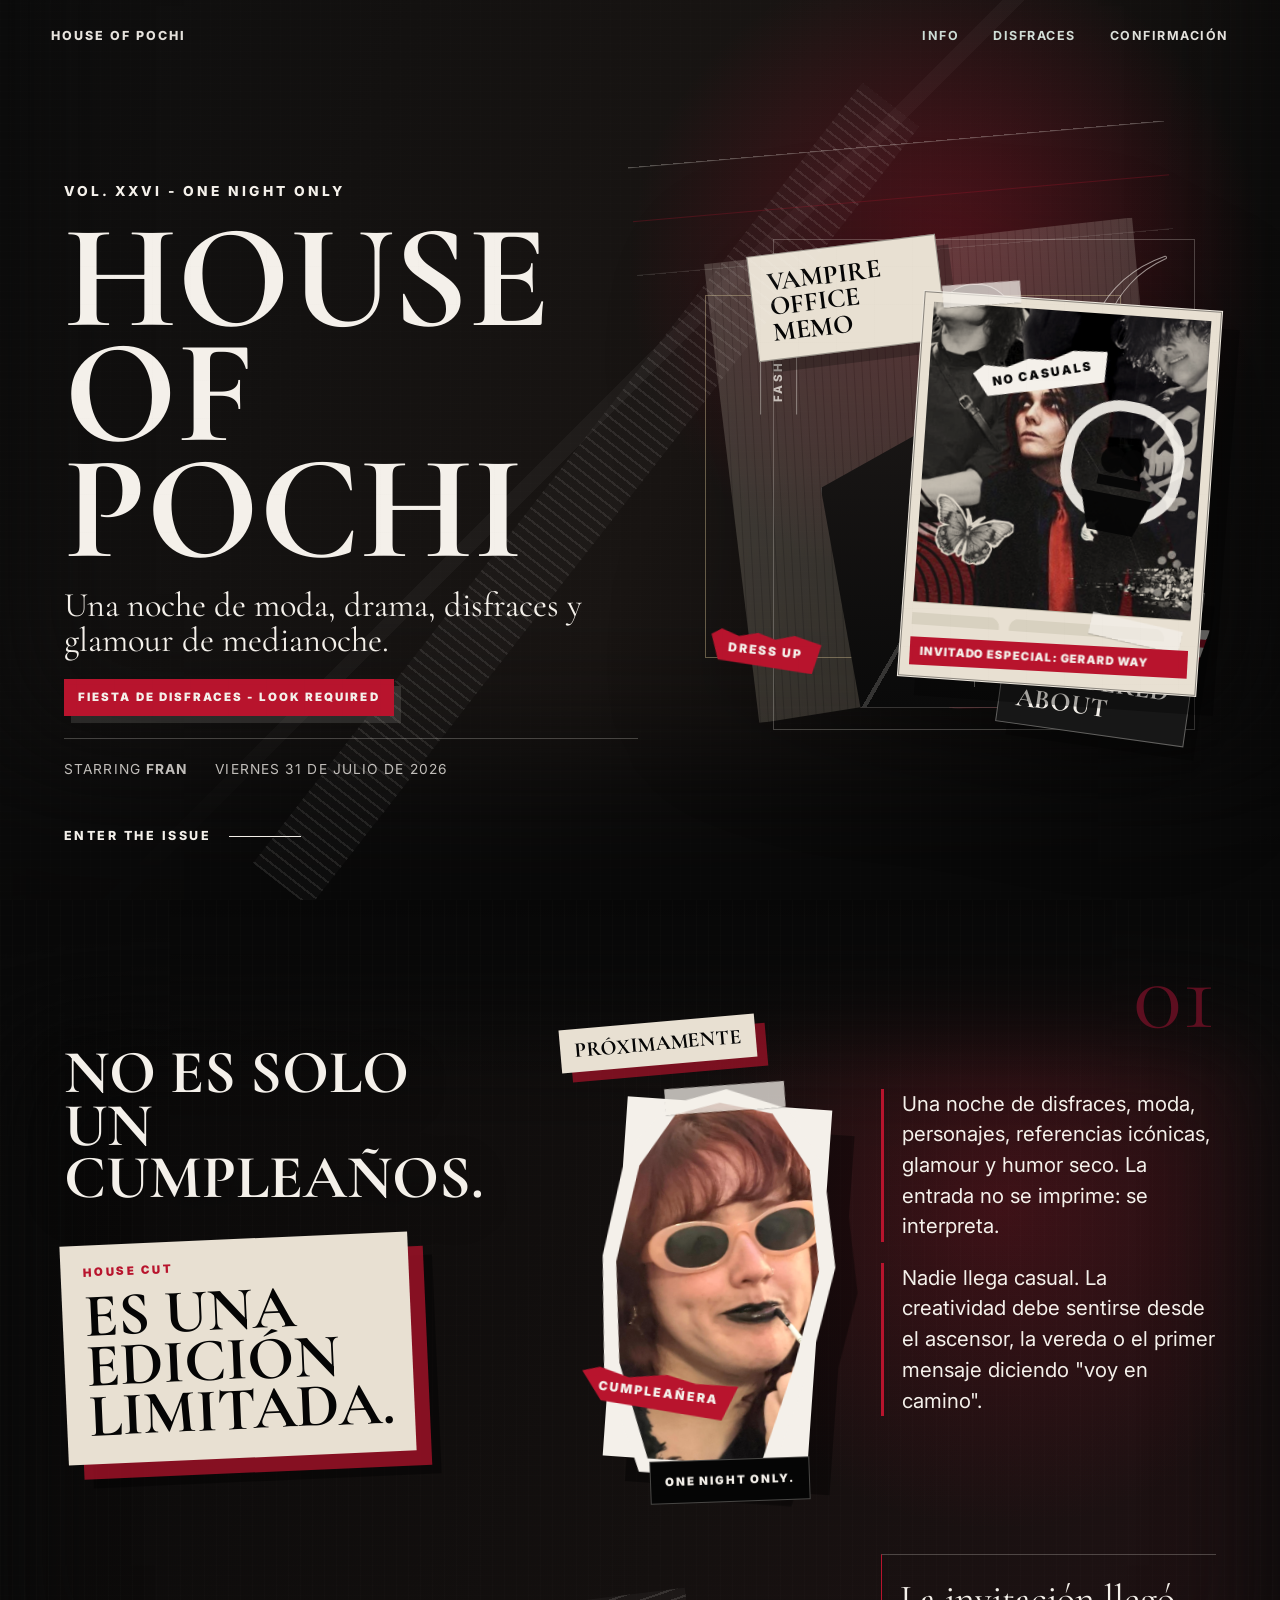
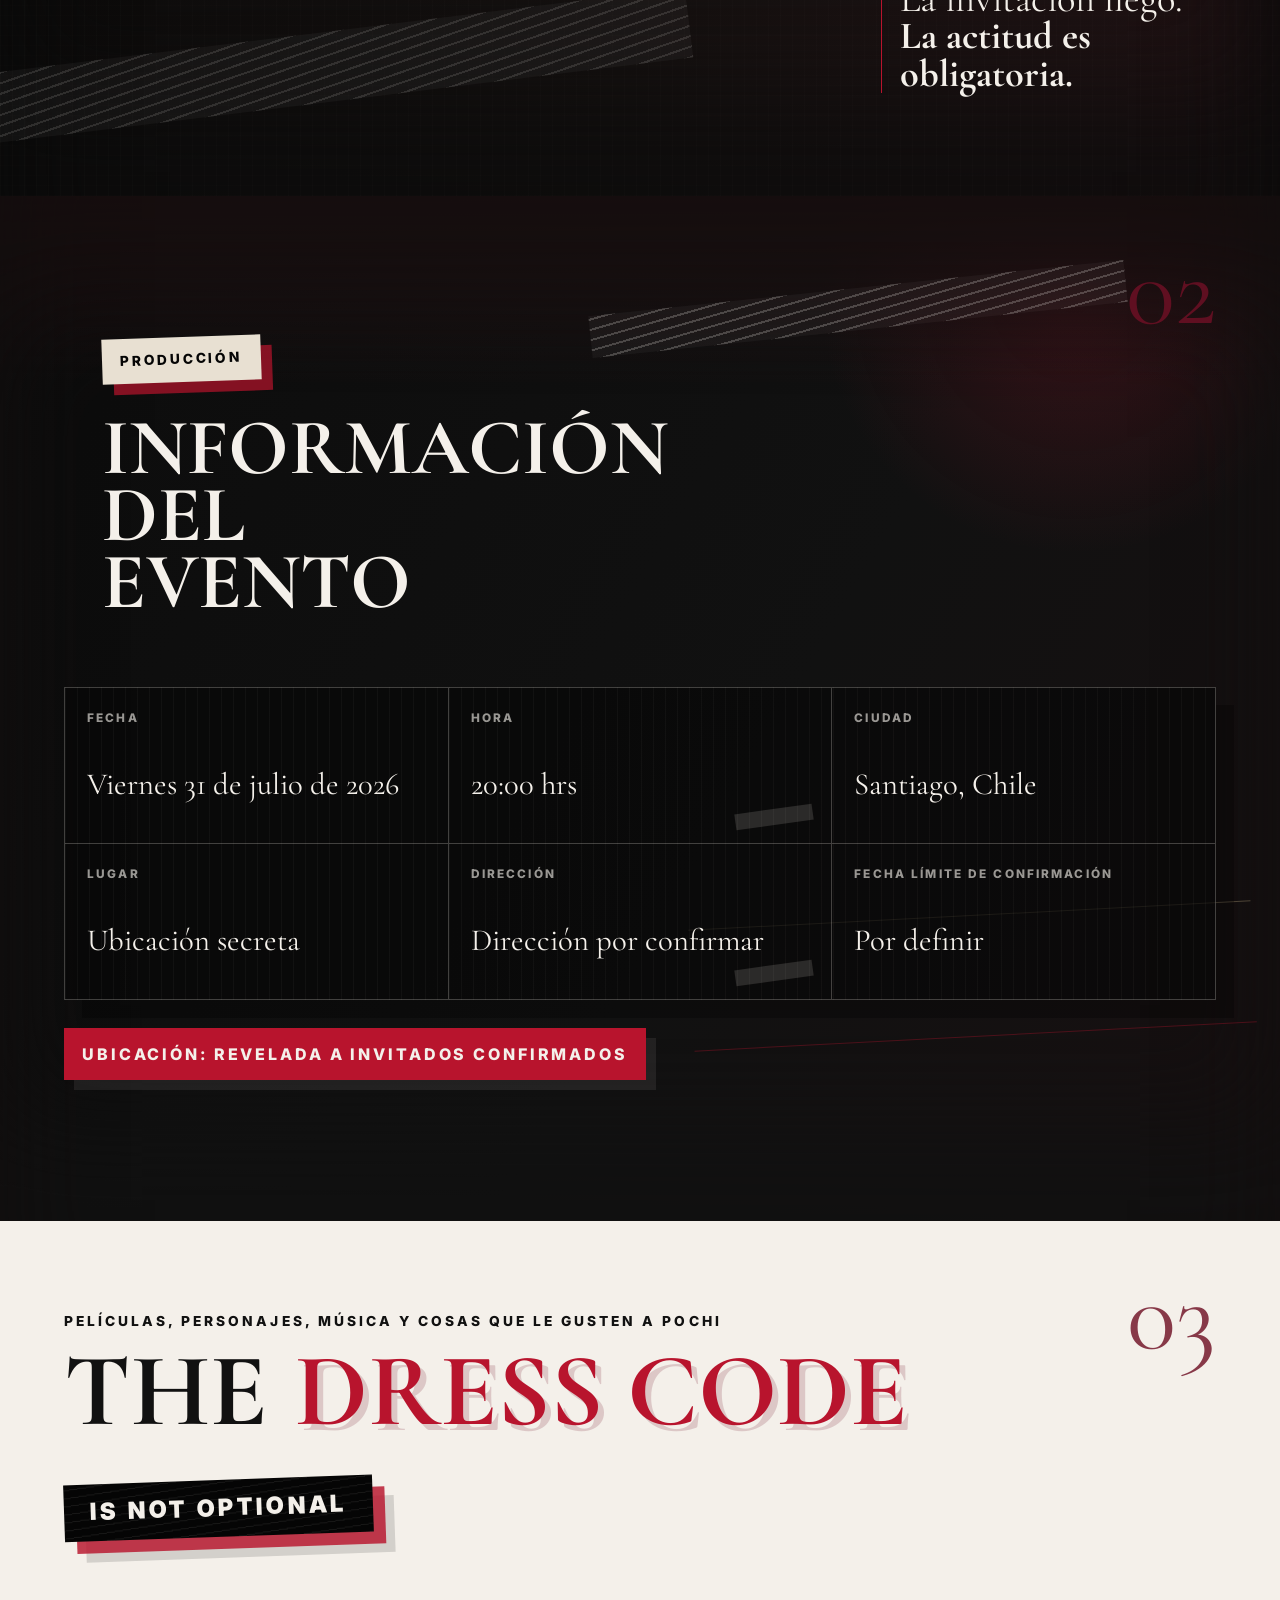
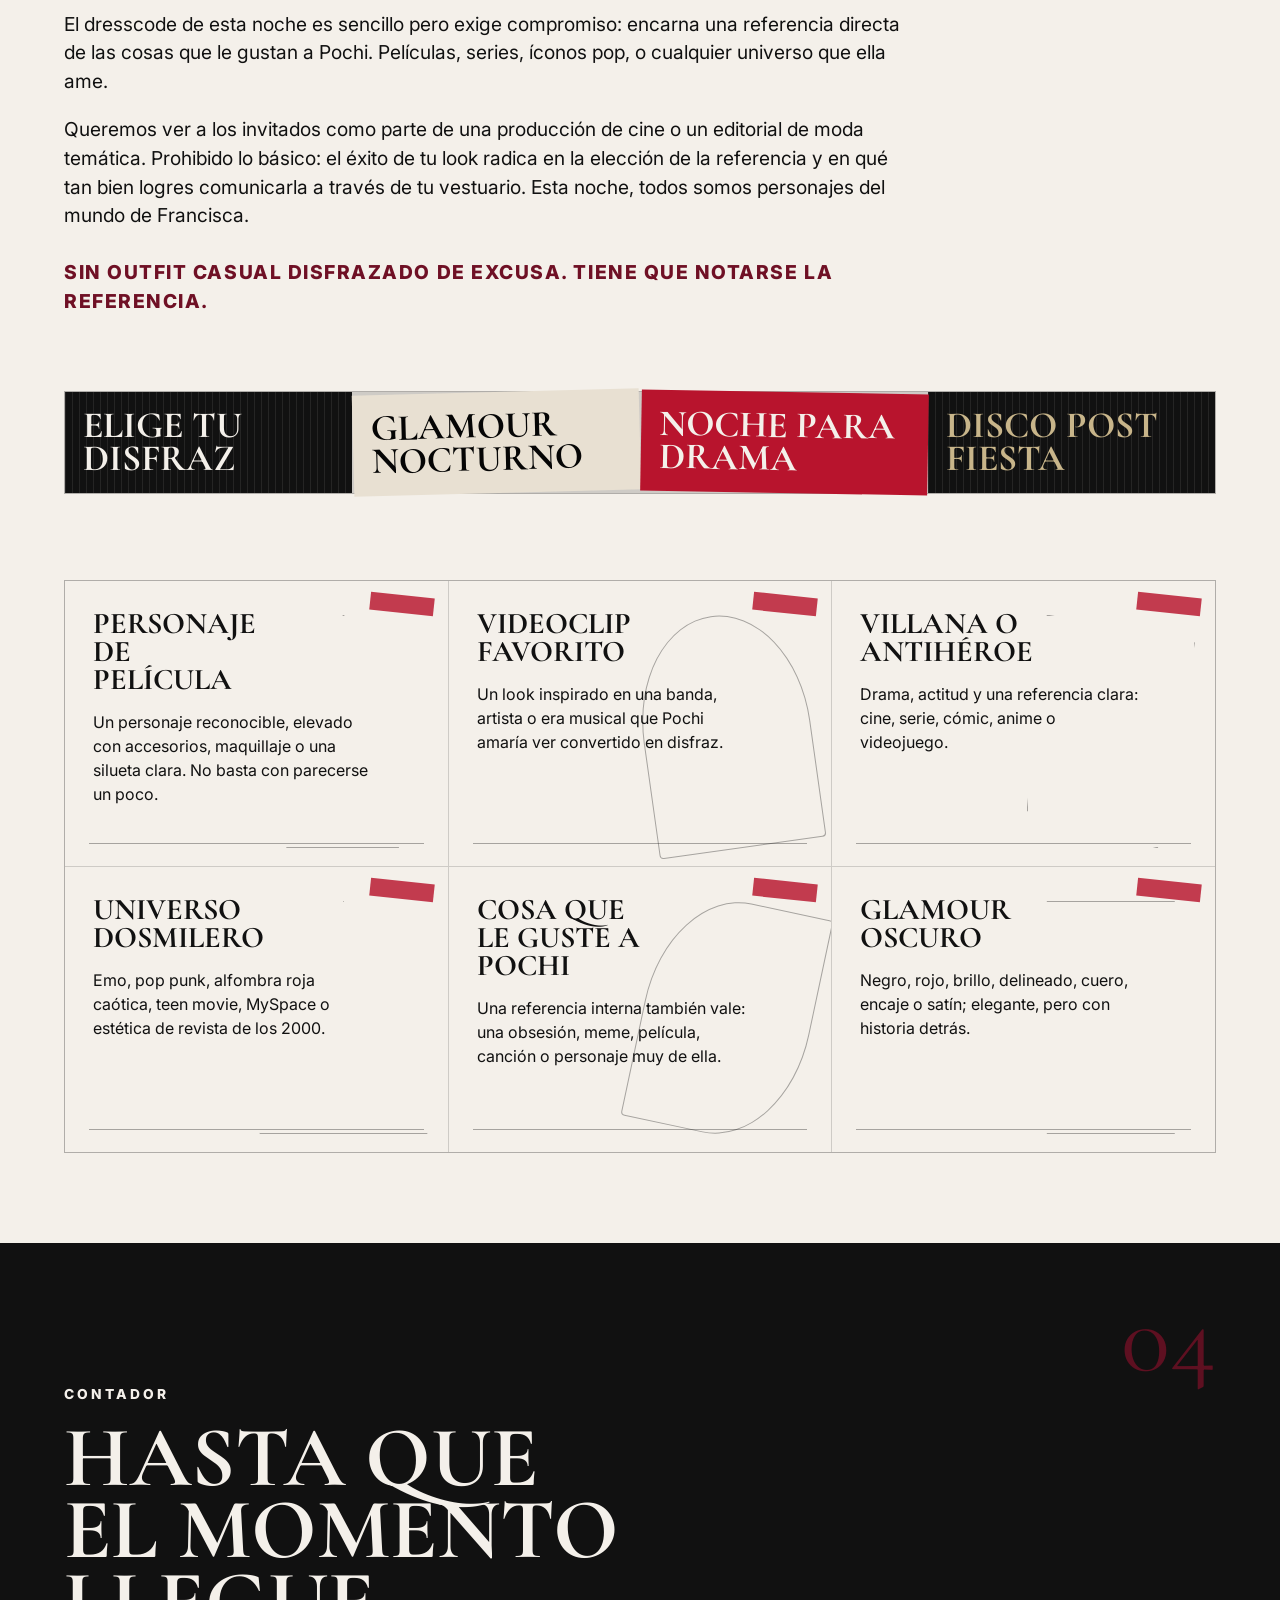
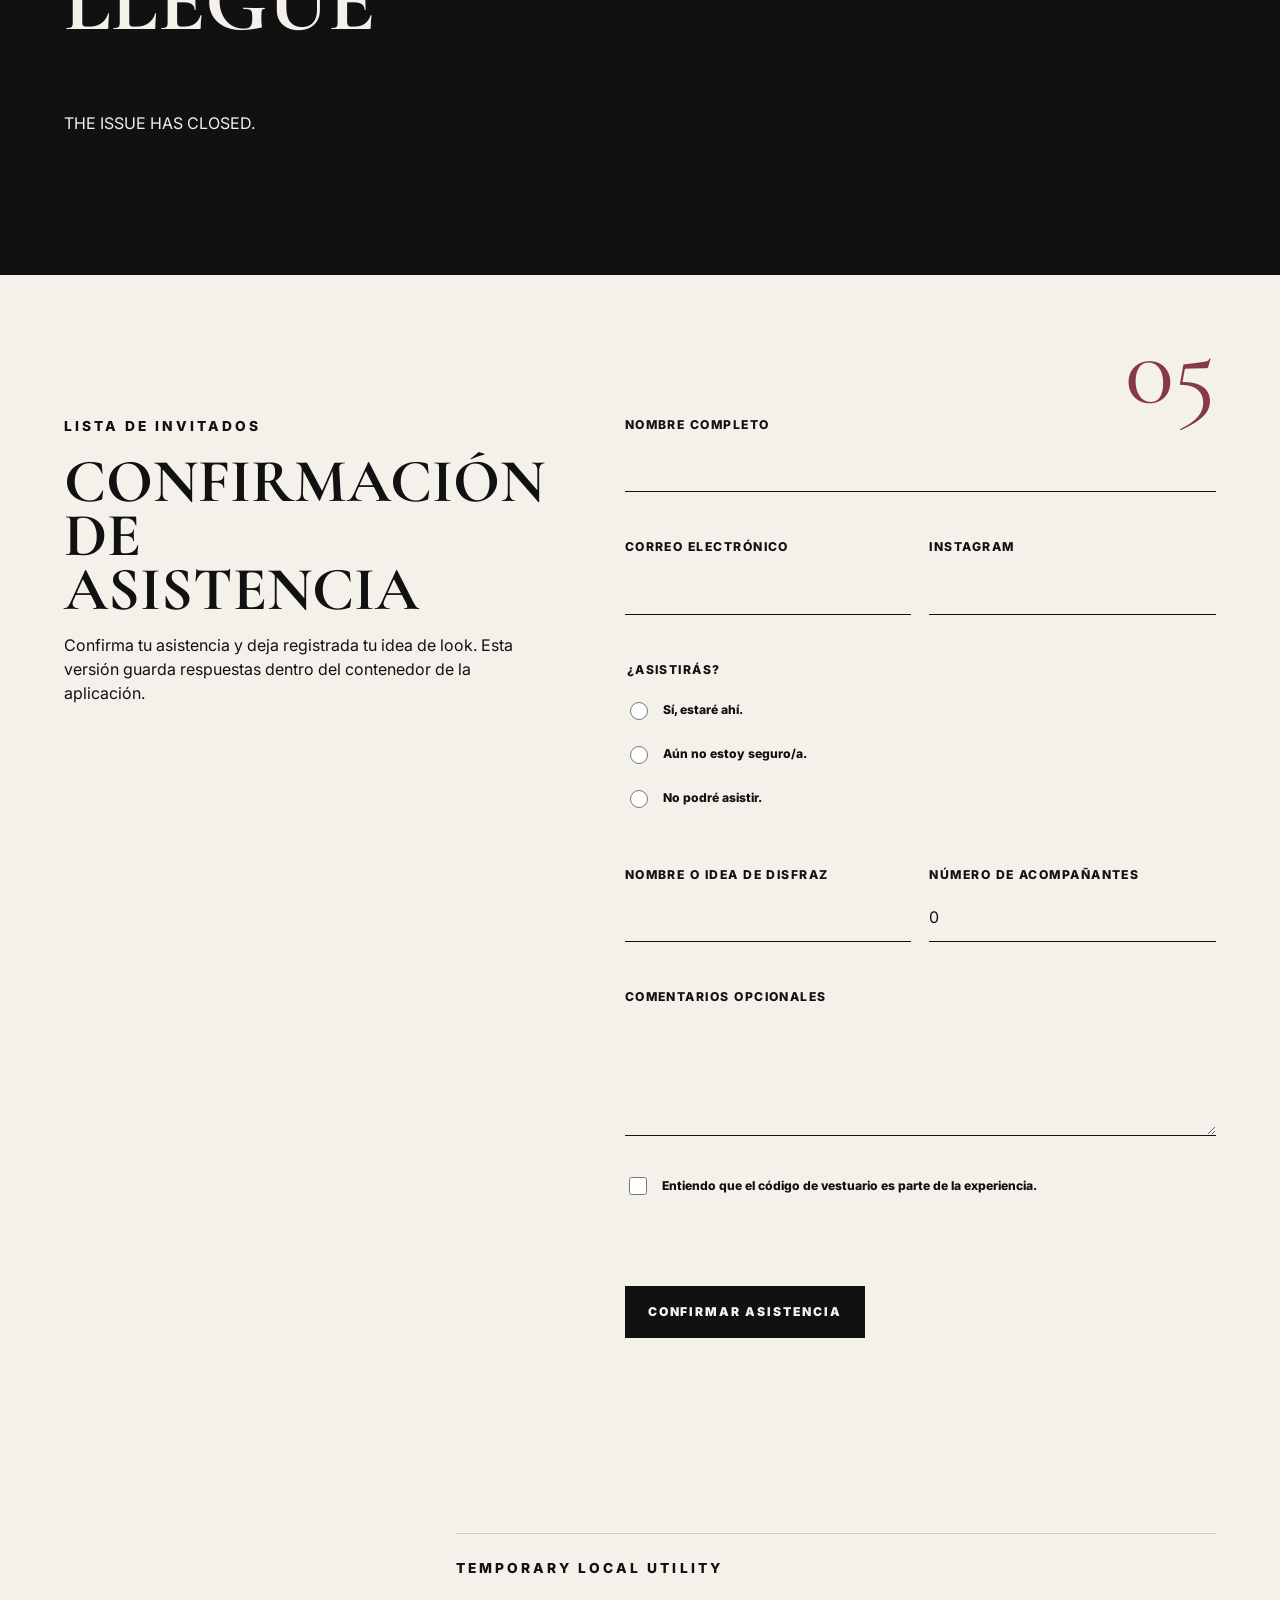
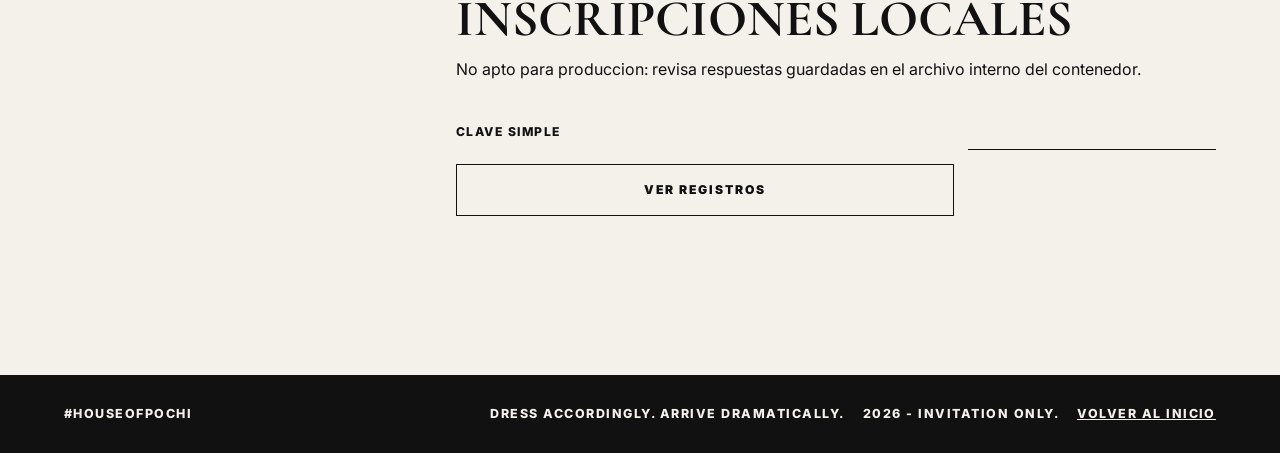
==== commit a649eabf: "Update dress code copy and Gerard image" ====
--- a/site/index.html
+++ b/site/index.html
@@ -27,7 +27,7 @@
     <link rel="preconnect" href="https://fonts.gstatic.com" crossorigin>
     <link href="https://fonts.googleapis.com/css2?family=Cormorant+Garamond:wght@500;600;700&family=Inter:wght@400;500;600;700;800&display=swap" rel="stylesheet">
     <link rel="stylesheet" href="styles.css?v=20260703-mobile-dresscode">
-    <script src="config.js?v=20260702-date-july31" defer></script>
+    <script src="config.js?v=20260703-dresscode-pochi" defer></script>
     <script src="app.js?v=20260702-rsvp-localized" defer></script>
   </head>
   <body>
@@ -73,7 +73,7 @@
           <div class="collage-note note-one">Vampire office memo</div>
           <div class="collage-note note-two">Best costume gets whispered about</div>
           <figure class="special-guest">
-            <img src="assets/gerard-way-collage.png" alt="">
+            <img src="assets/gerard-way-collage2.png" alt="">
             <figcaption>Invitado especial: Gerard Way</figcaption>
           </figure>
           <div class="collage-rip rip-one">DRESS UP</div>
@@ -152,7 +152,7 @@
         <div class="section-index">03</div>
         <div class="dress-layout">
           <div class="section-heading reveal">
-            <p class="kicker" data-config="dressCode">Fashion Icons, Runway Villains & Editorial Fantasy</p>
+            <p class="kicker" data-config="dressCode">Películas, personajes, música y cosas que le gusten a Pochi</p>
             <h2 id="dress-title" class="dress-title">
               <span>The</span>
               <span class="dress-title-code">Dress Code</span>
@@ -161,8 +161,9 @@
             </h2>
           </div>
           <div class="dress-intro reveal">
-            <p>Piensa en iconos de moda ficticios, villanía elegante, pasarela, oficina de revista, alfombra roja, portada editorial, vampiros de gala y alta costura con sombra de delineador.</p>
-            <p class="no-excuses">No jeans básicos. No poleras comunes. No excusas.</p>
+            <p>El dresscode de esta noche es sencillo pero exige compromiso: encarna una referencia directa de las cosas que le gustan a Pochi. Películas, series, íconos pop, o cualquier universo que ella ame.</p>
+            <p>Queremos ver a los invitados como parte de una producción de cine o un editorial de moda temática. Prohibido lo básico: el éxito de tu look radica en la elección de la referencia y en qué tan bien logres comunicarla a través de tu vestuario. Esta noche, todos somos personajes del mundo de Francisca.</p>
+            <p class="no-excuses">Sin outfit casual disfrazado de excusa. Tiene que notarse la referencia.</p>
           </div>
         </div>
         <div class="collage-banner reveal" aria-hidden="true">
@@ -174,33 +175,33 @@
         <div class="lookbook" aria-label="Ideas de disfraces">
           <article class="look reveal">
             <span class="look-shape shape-01"></span>
-            <h3>Look alfombra roja</h3>
-            <p>Vestido, traje o conjunto potente, brillo controlado y actitud de llegada importante.</p>
+            <h3>Personaje de película</h3>
+            <p>Un personaje reconocible, elevado con accesorios, maquillaje o una silueta clara. No basta con parecerse un poco.</p>
           </article>
           <article class="look reveal">
             <span class="look-shape shape-02"></span>
-            <h3>Rockstar dosmilera</h3>
-            <p>Delineado oscuro, corbata delgada, cuero, encaje o blazer con energía de escenario.</p>
+            <h3>Videoclip favorito</h3>
+            <p>Un look inspirado en una banda, artista o era musical que Pochi amaría ver convertido en disfraz.</p>
           </article>
           <article class="look reveal">
             <span class="look-shape shape-03"></span>
-            <h3>Gótico elegante</h3>
-            <p>Negro bien armado, transparencias sutiles, botas, satín o terciopelo sin caer en disfraz barato.</p>
+            <h3>Villana o antihéroe</h3>
+            <p>Drama, actitud y una referencia clara: cine, serie, cómic, anime o videojuego.</p>
           </article>
           <article class="look reveal">
             <span class="look-shape shape-04"></span>
-            <h3>Personaje de película</h3>
-            <p>Elige una referencia reconocible y súbela de nivel con accesorios y silueta clara.</p>
+            <h3>Universo dosmilero</h3>
+            <p>Emo, pop punk, alfombra roja caótica, teen movie, MySpace o estética de revista de los 2000.</p>
           </article>
           <article class="look reveal">
             <span class="look-shape shape-05"></span>
-            <h3>Villana de gala</h3>
-            <p>Guantes, labios oscuros, abrigo, lentes o joyería marcada. Elegancia con intención.</p>
+            <h3>Cosa que le guste a Pochi</h3>
+            <p>Una referencia interna también vale: una obsesión, meme, película, canción o personaje muy de ella.</p>
           </article>
           <article class="look reveal">
             <span class="look-shape shape-06"></span>
-            <h3>Icono pop oscuro</h3>
-            <p>Una artista, videoclip o portada como inspiración. Reconocible, nocturno y bien producido.</p>
+            <h3>Glamour oscuro</h3>
+            <p>Negro, rojo, brillo, delineado, cuero, encaje o satín; elegante, pero con historia detrás.</p>
           </article>
         </div>
       </section>
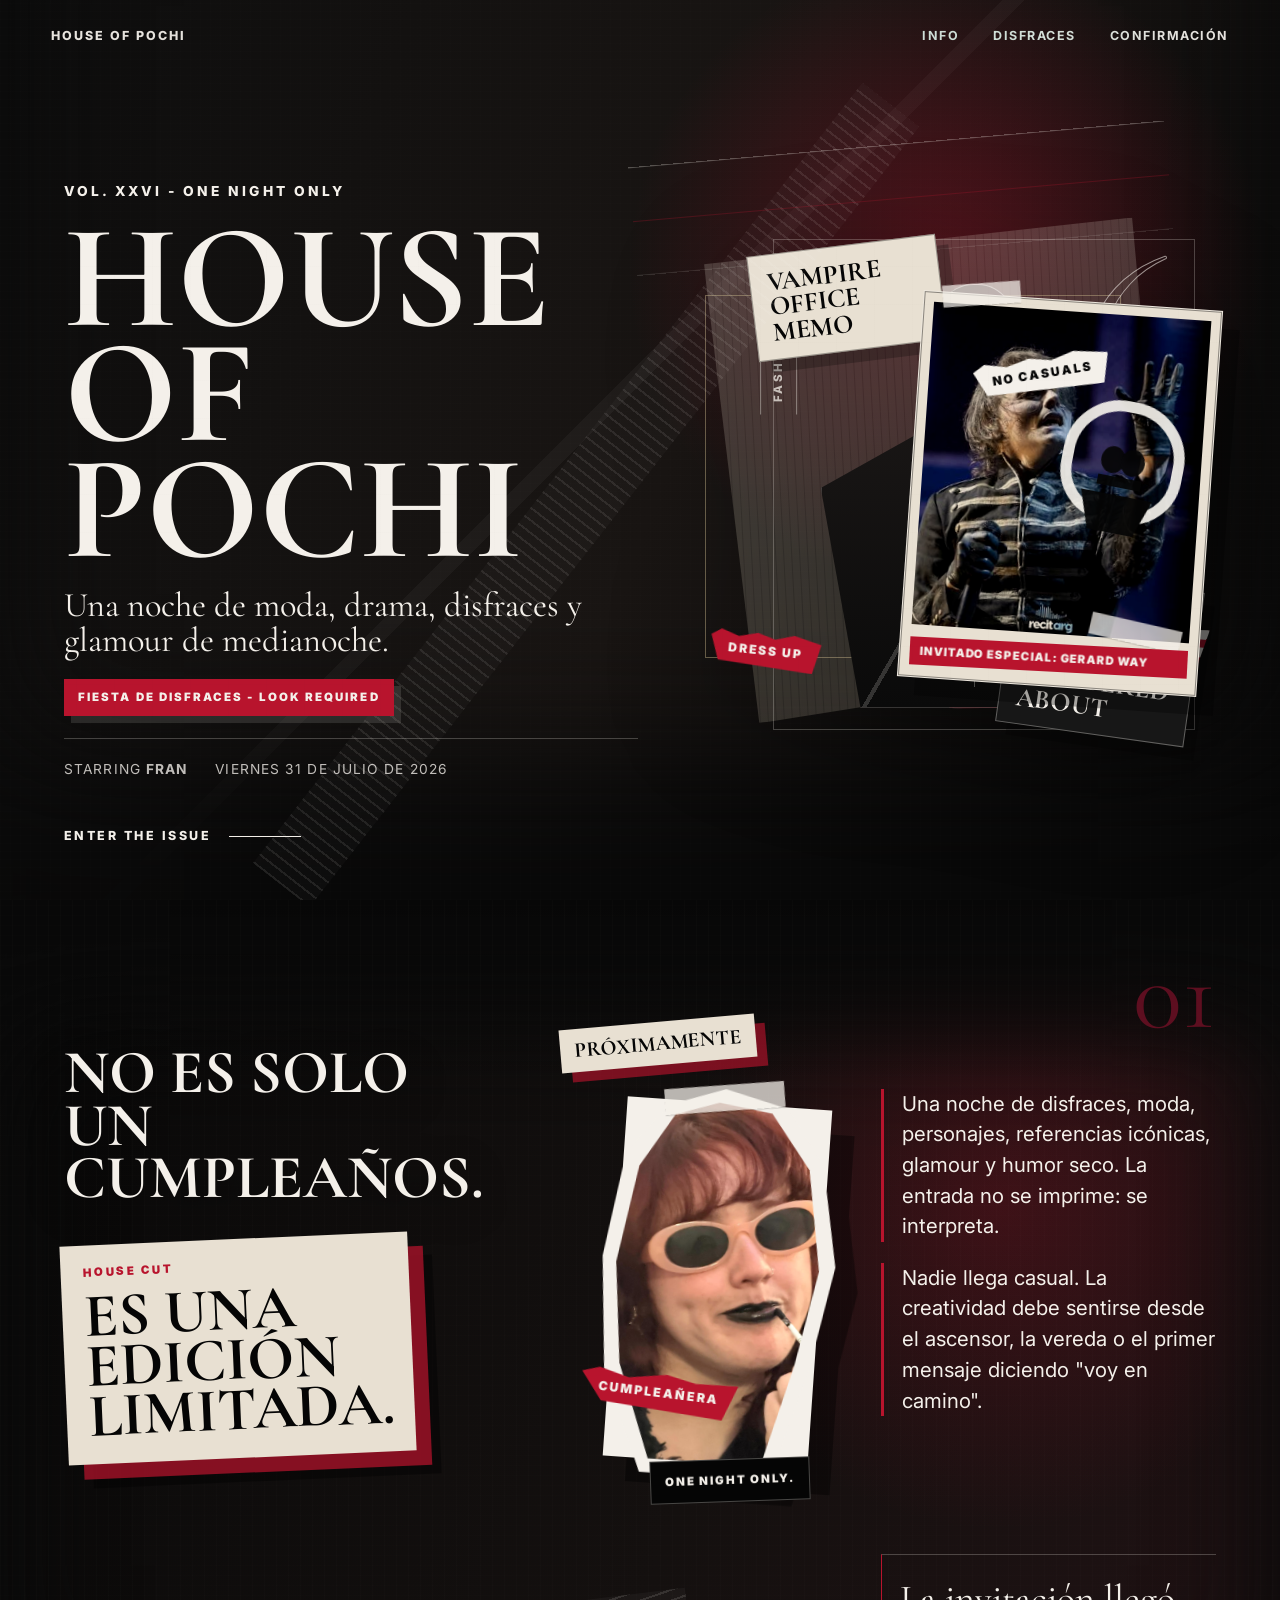
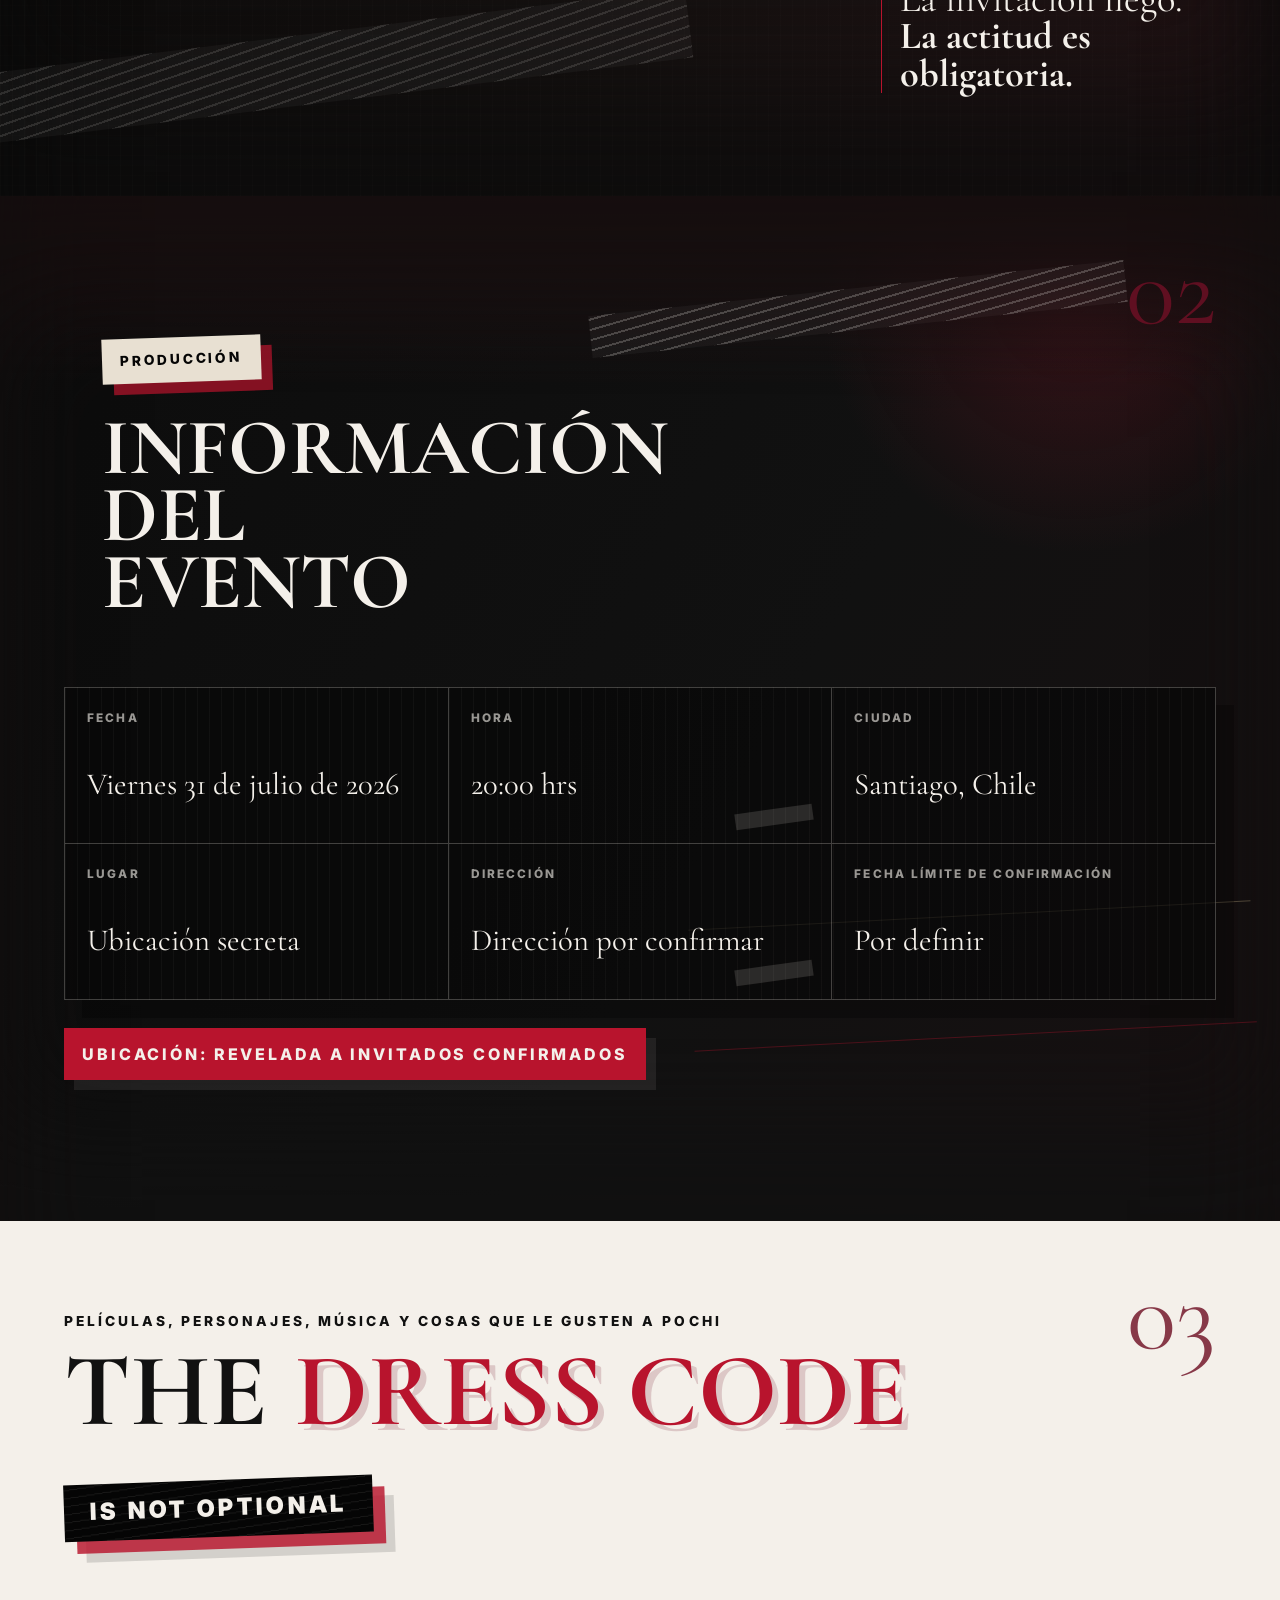
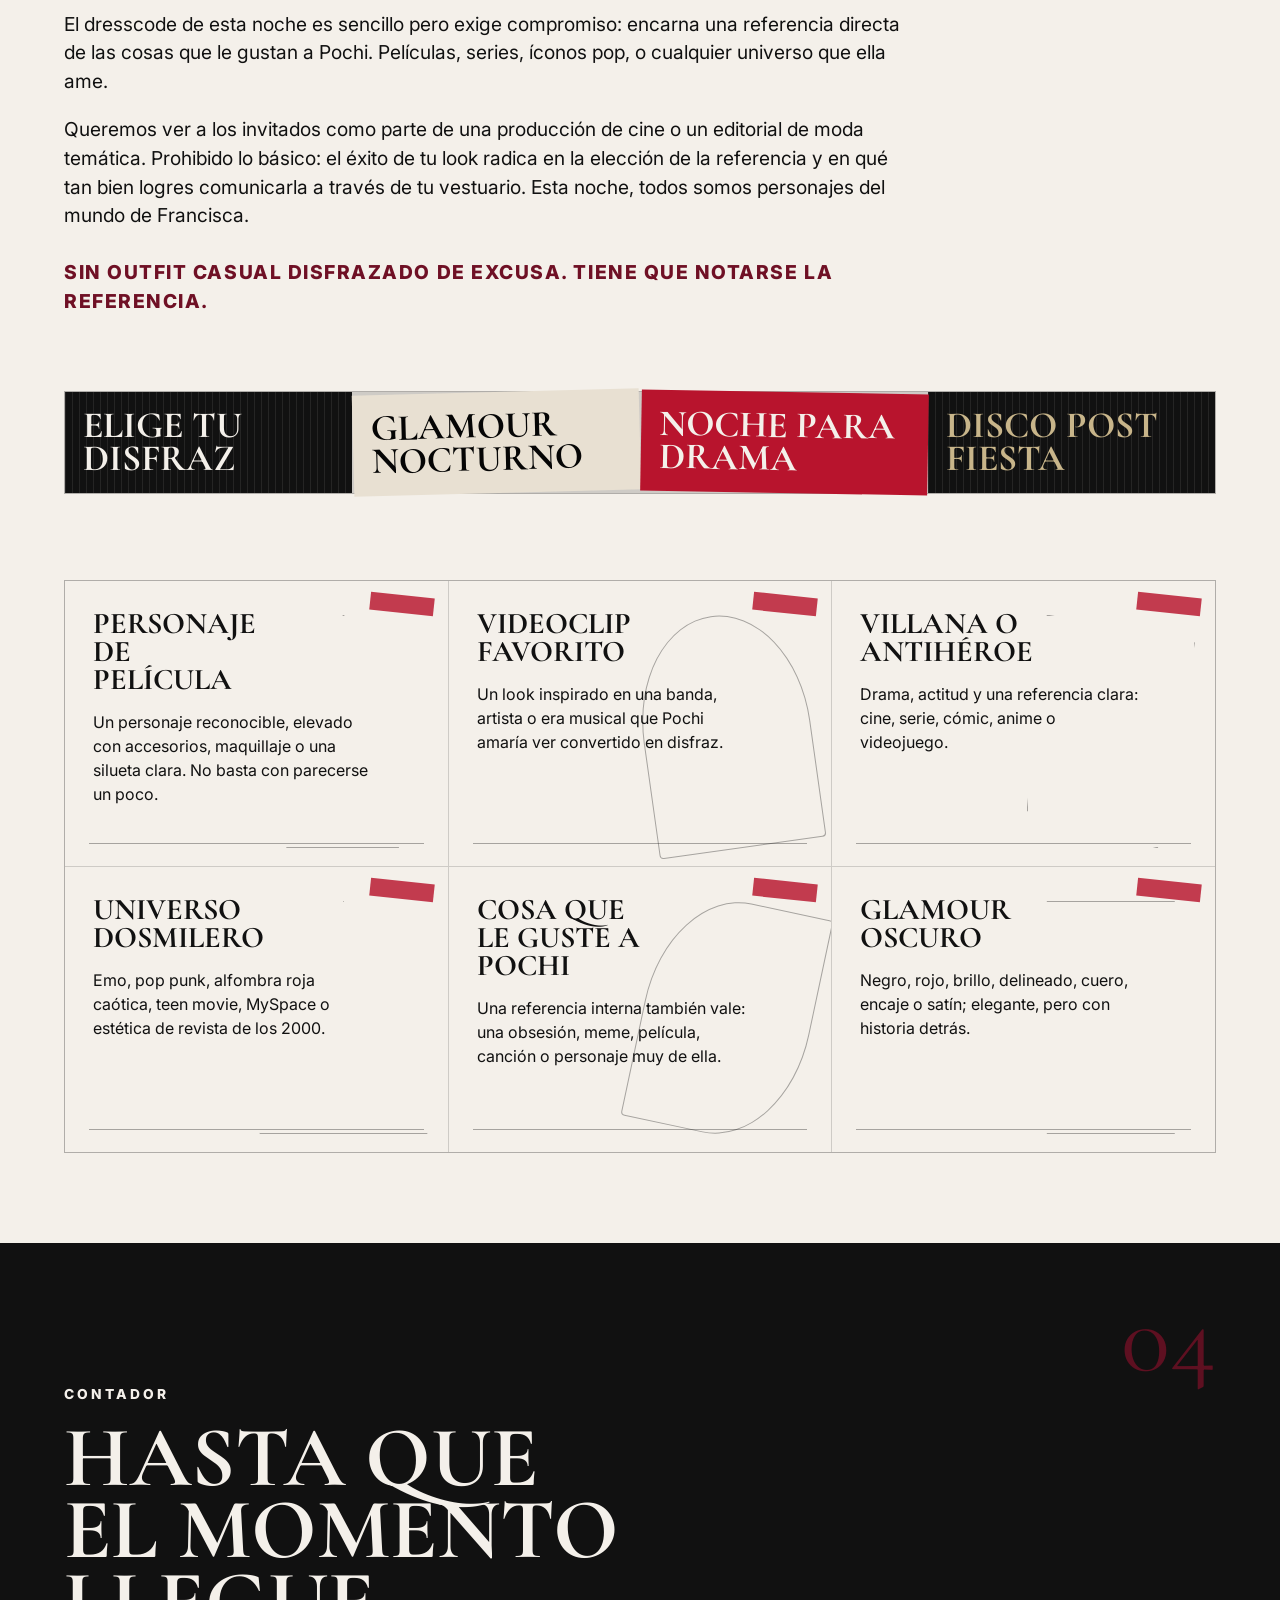
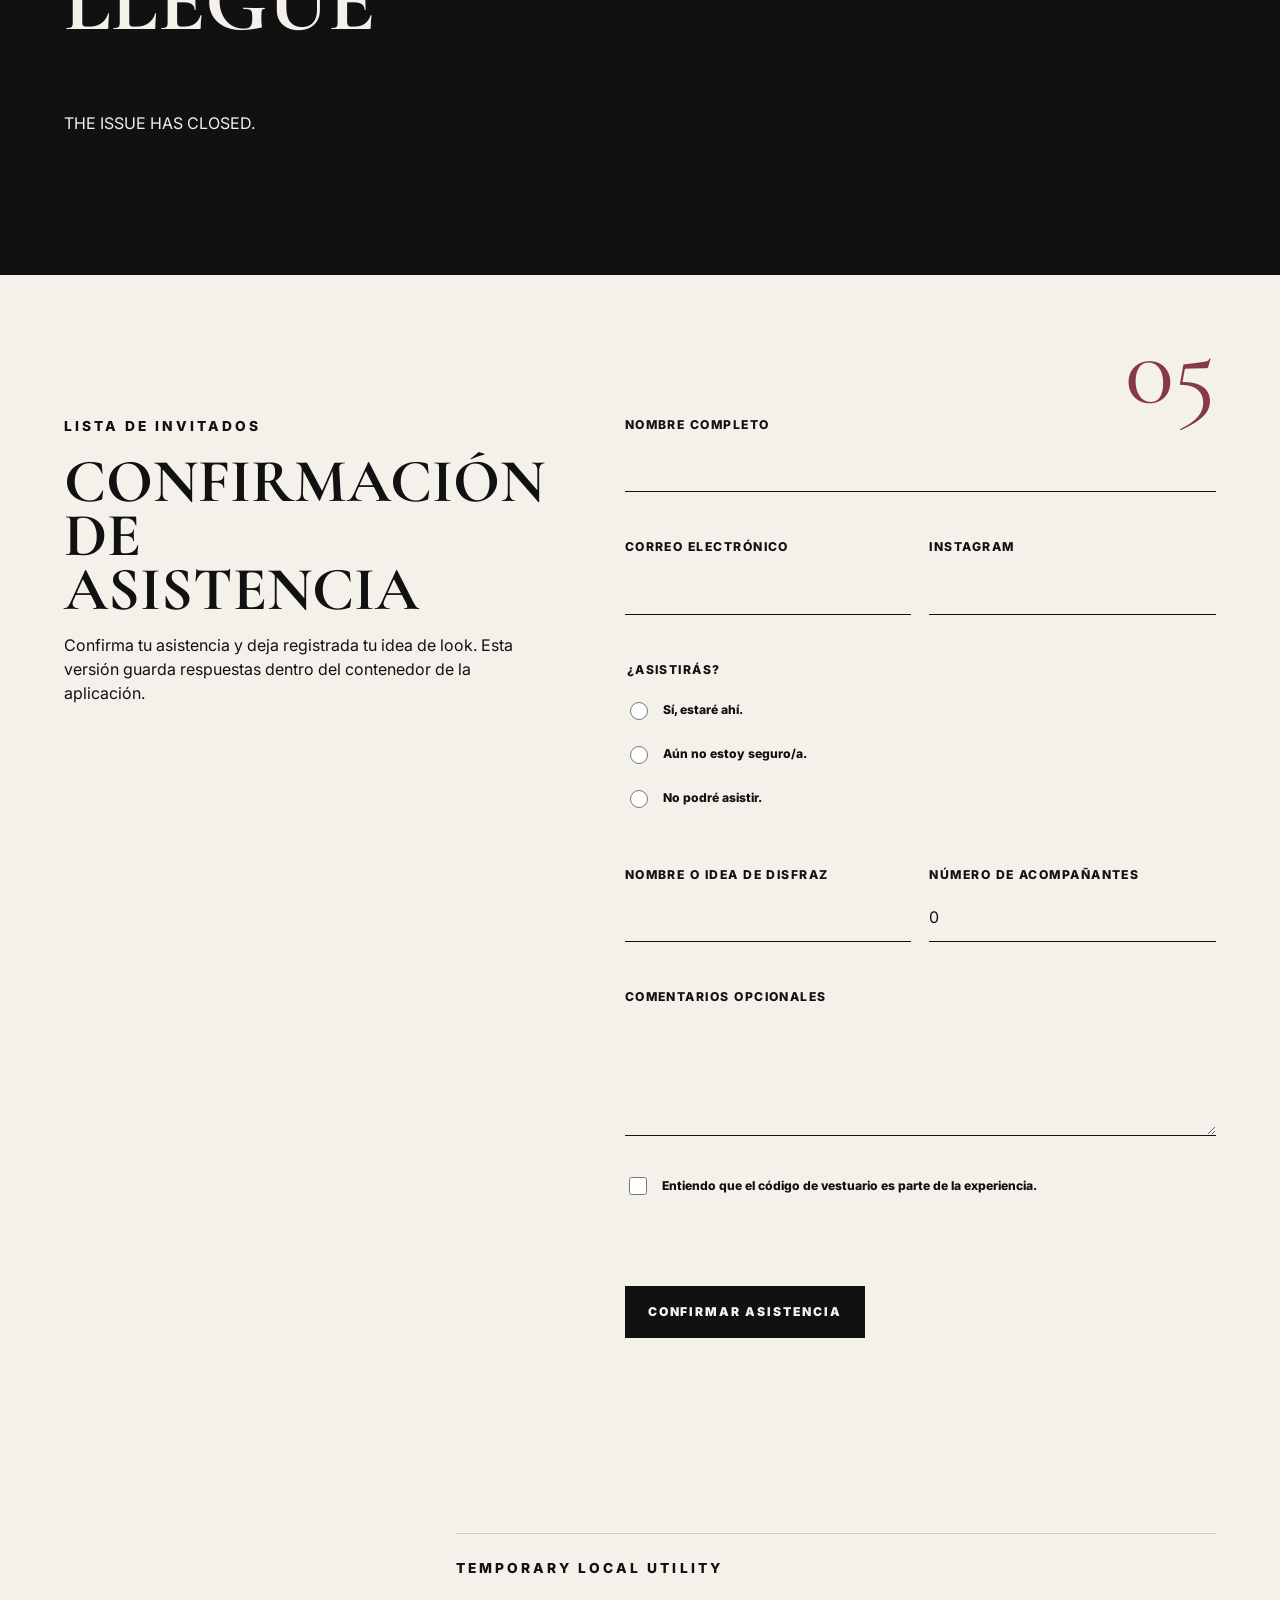
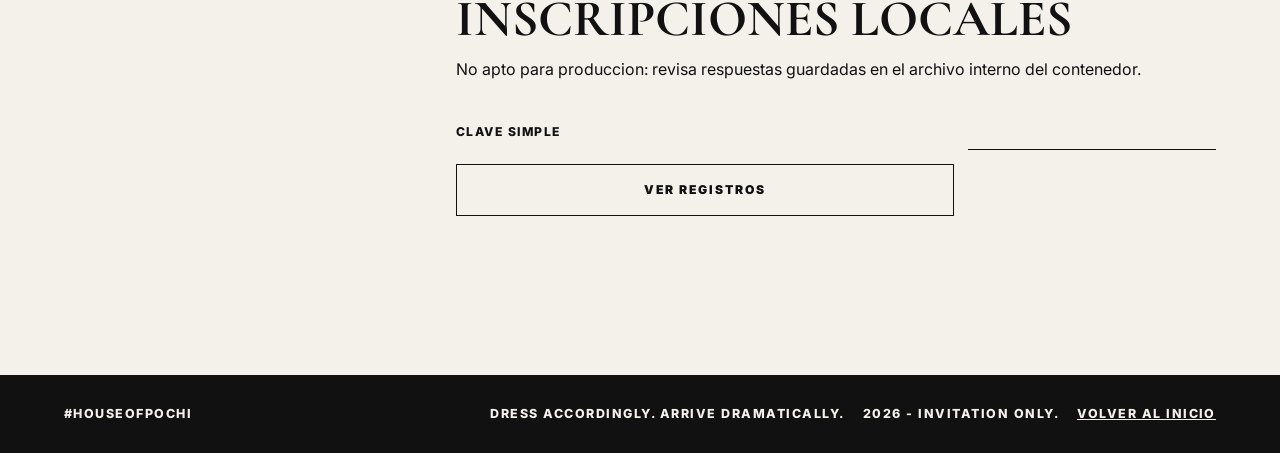
==== commit c443c1ee: "Use alternate Gerard Way image" ====
--- a/site/index.html
+++ b/site/index.html
@@ -73,7 +73,7 @@
           <div class="collage-note note-one">Vampire office memo</div>
           <div class="collage-note note-two">Best costume gets whispered about</div>
           <figure class="special-guest">
-            <img src="assets/gerard-way-collage2.png" alt="">
+            <img src="assets/gerard-way-collage.png?v=20260703-gerard-stage" alt="">
             <figcaption>Invitado especial: Gerard Way</figcaption>
           </figure>
           <div class="collage-rip rip-one">DRESS UP</div>
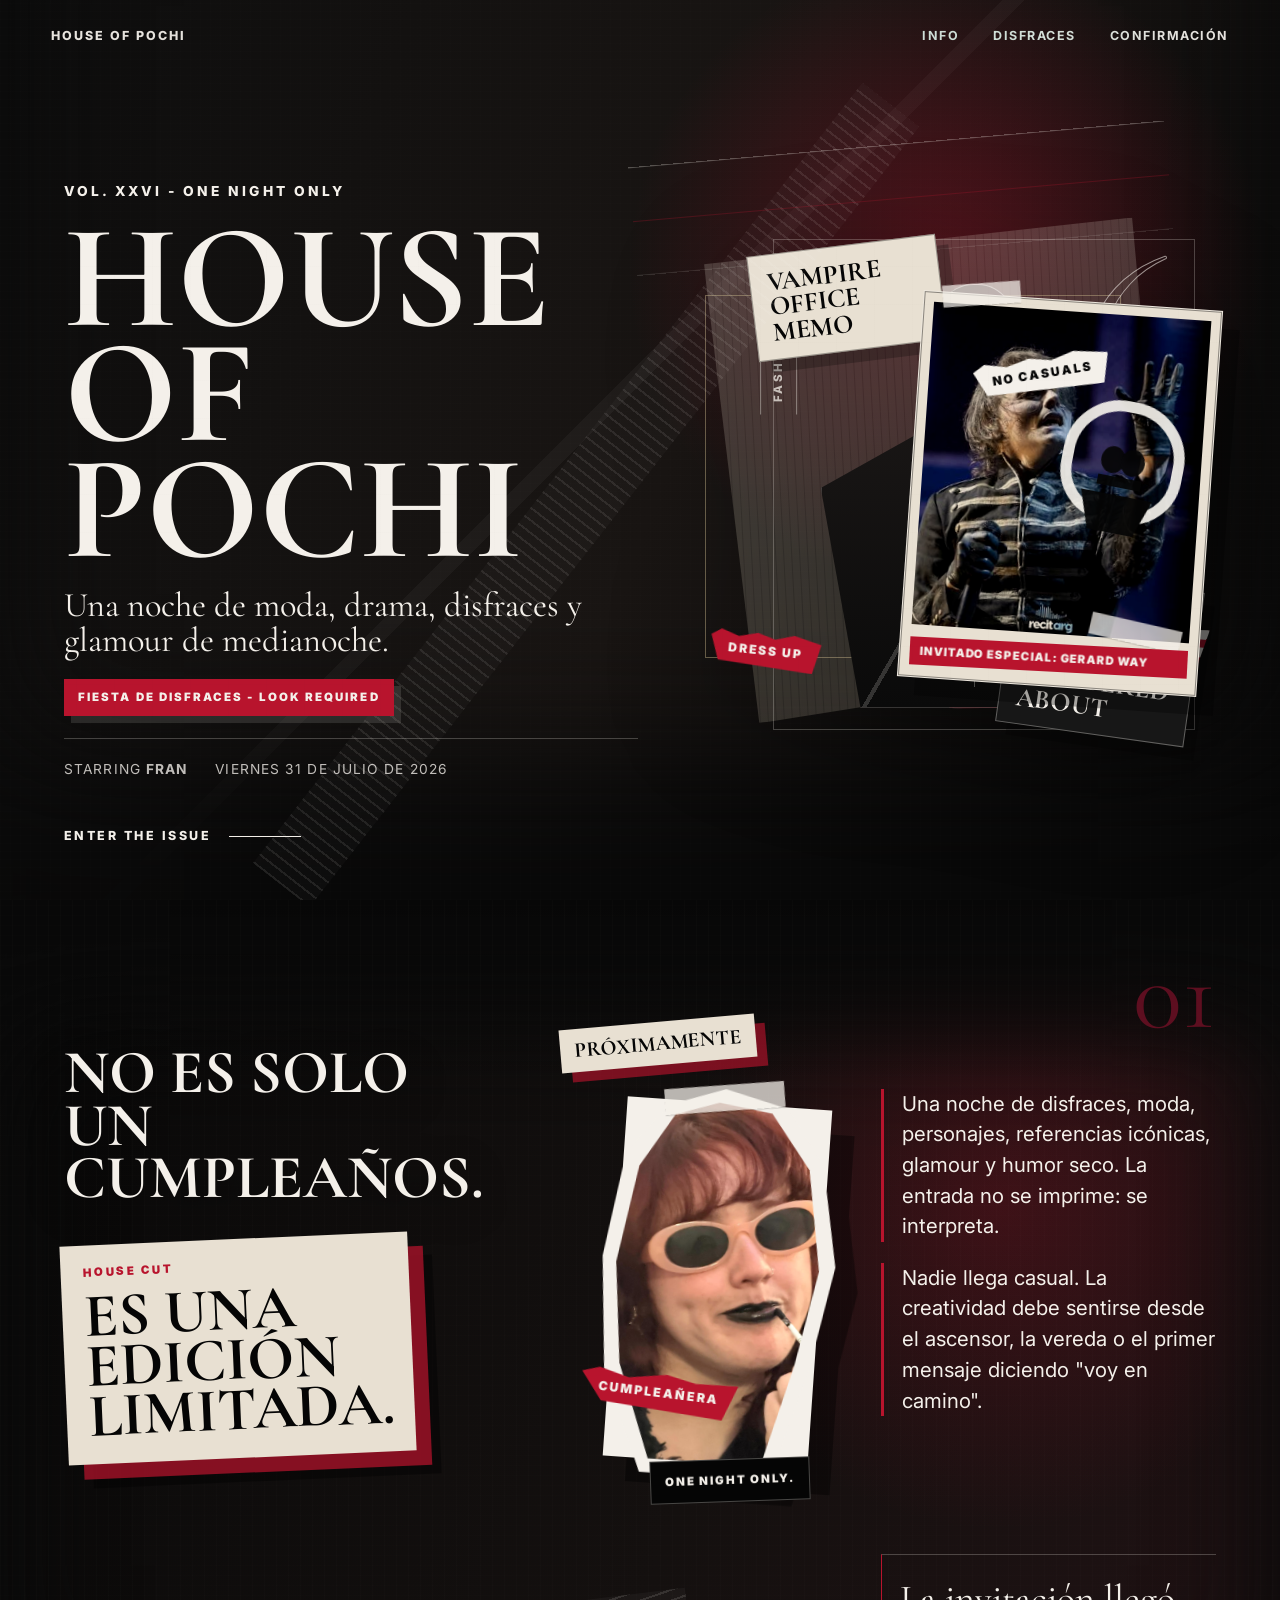
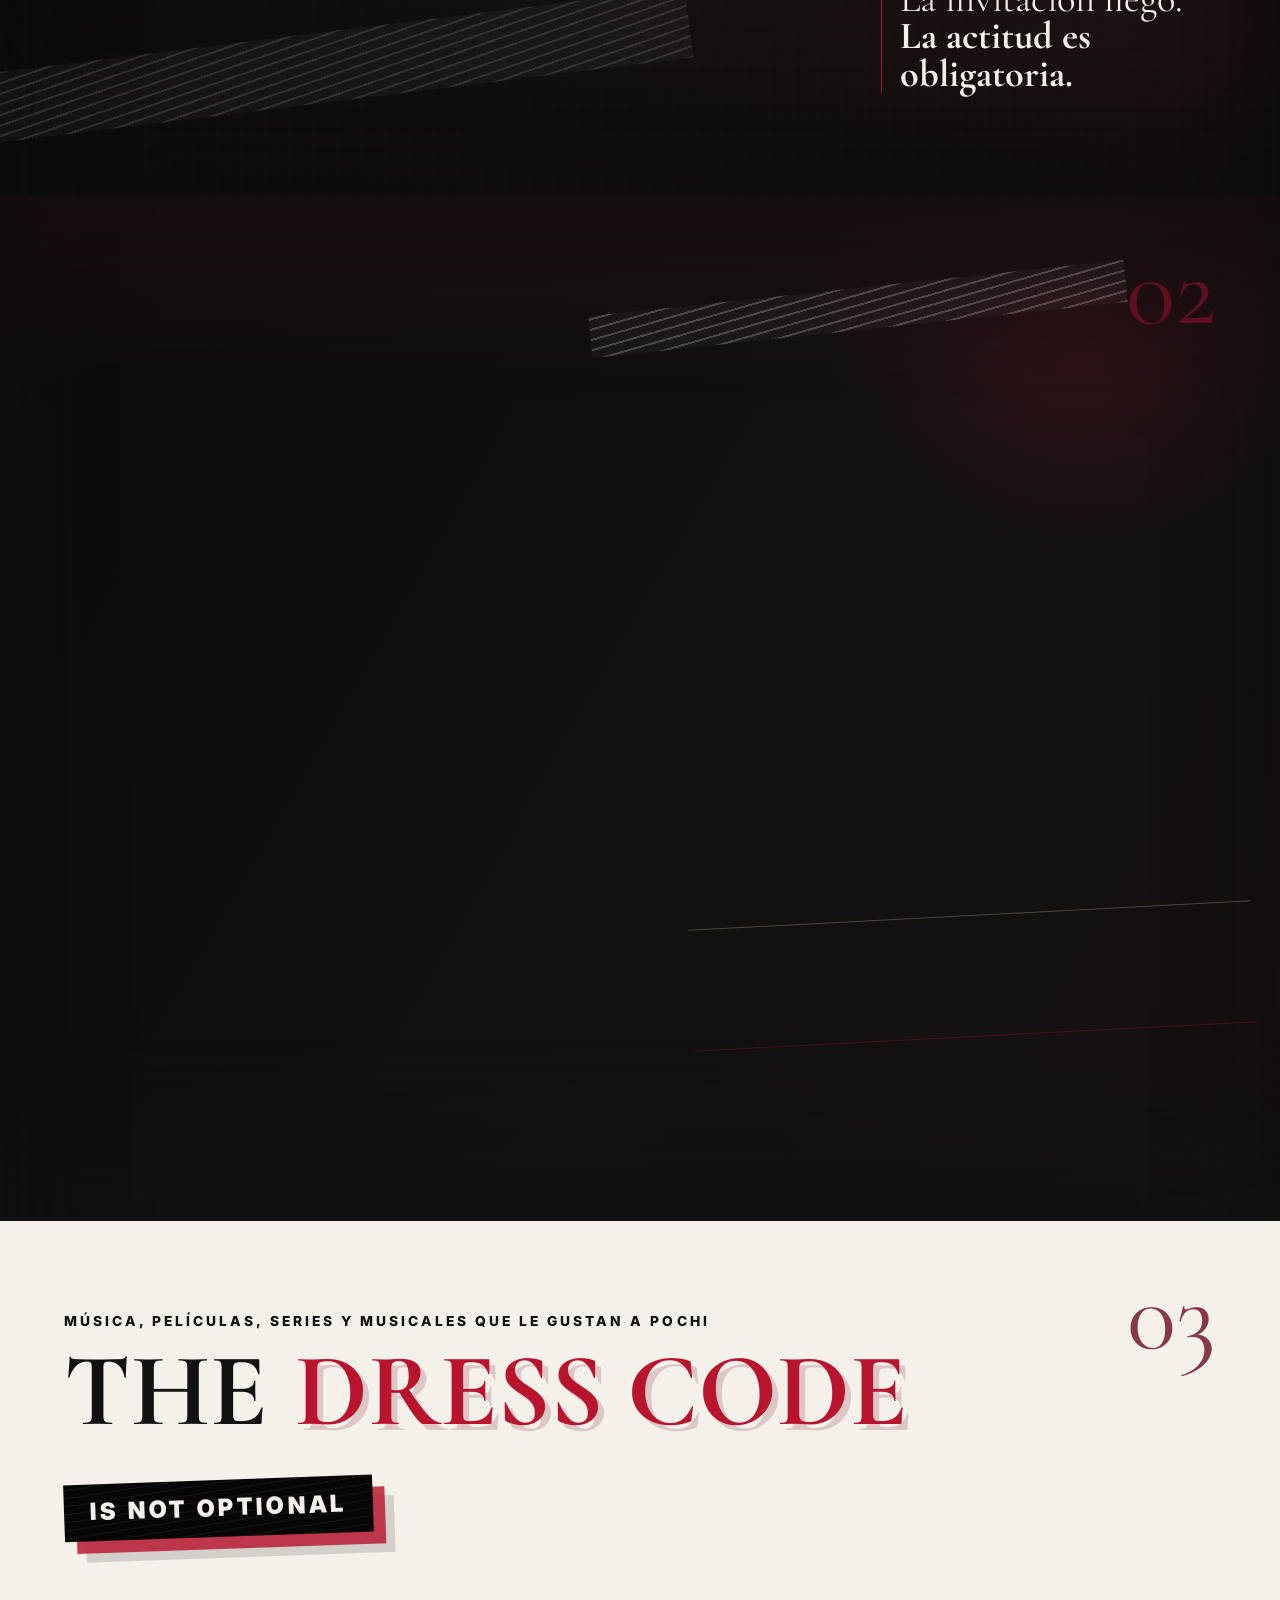
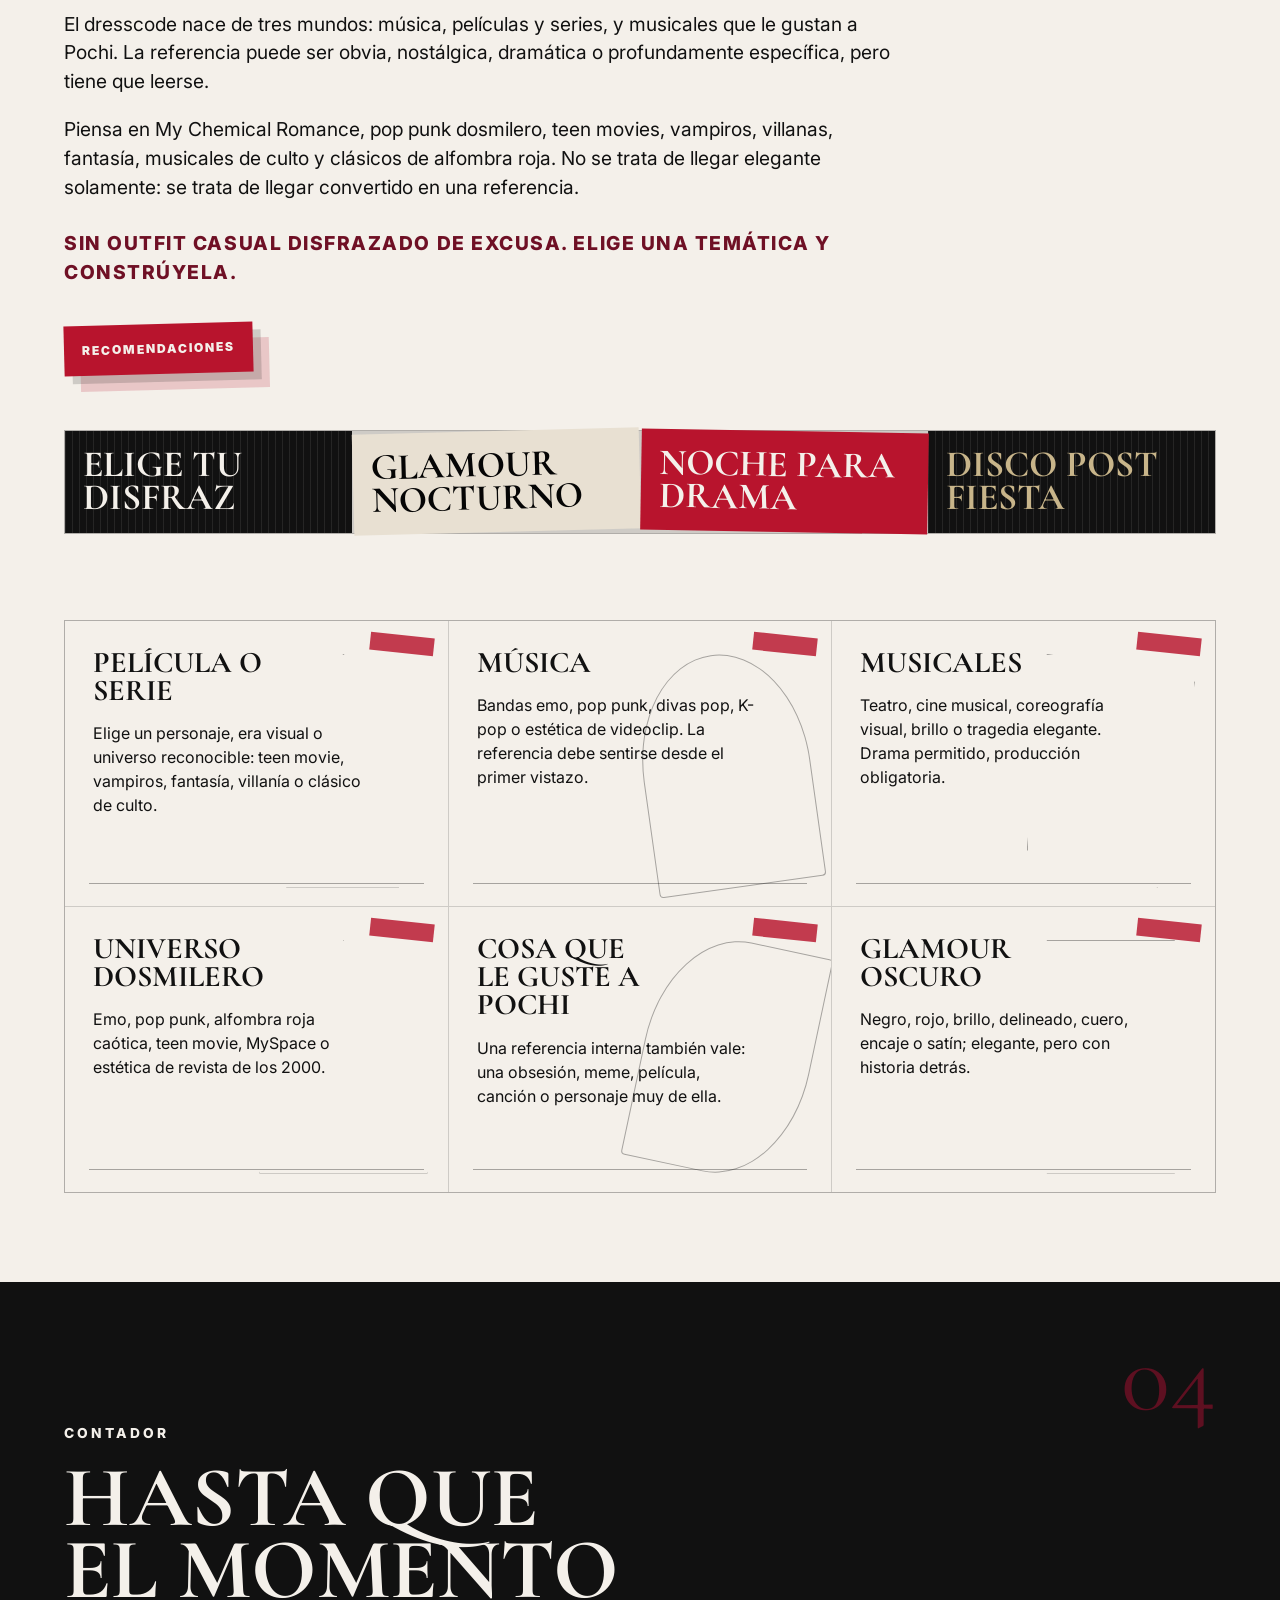
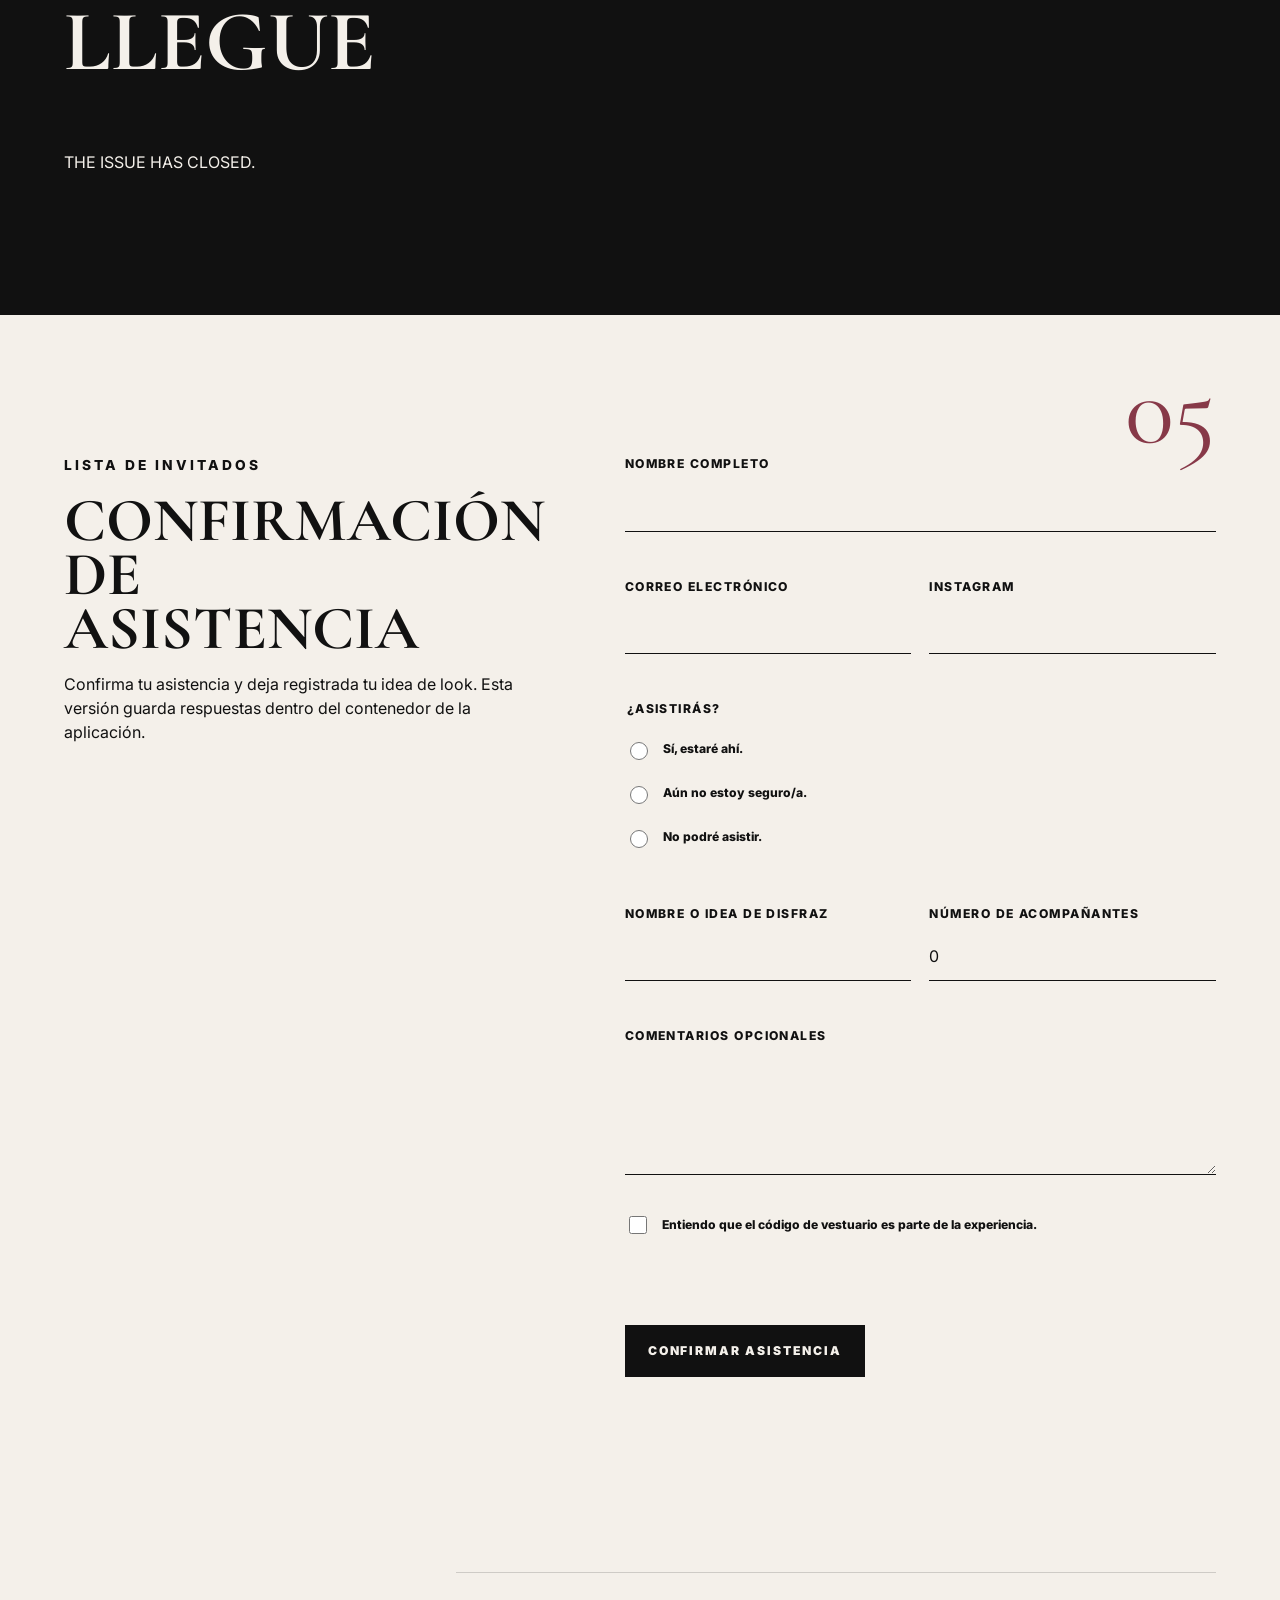
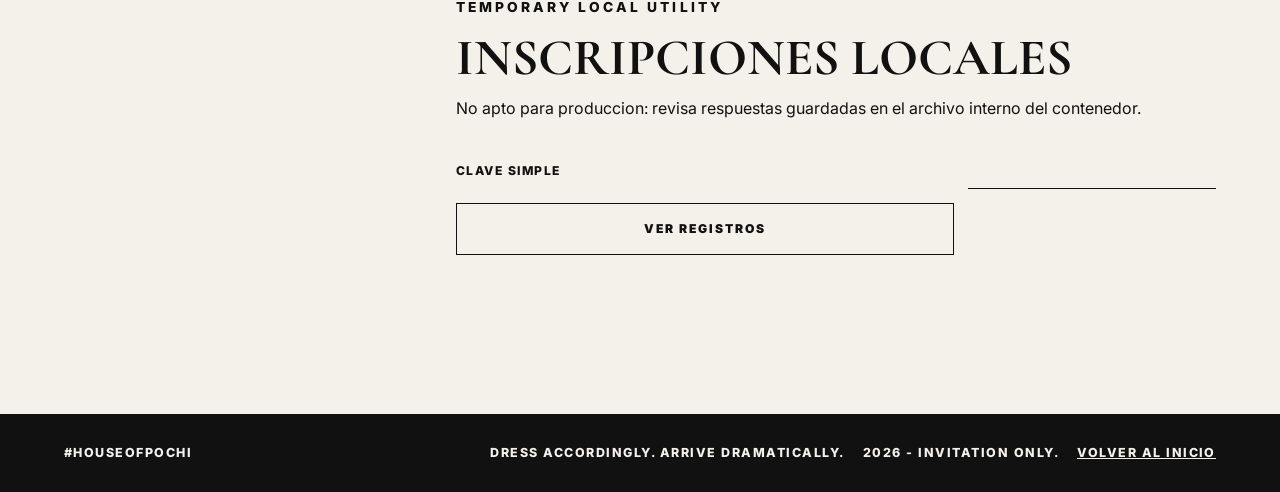
==== commit 03ee0572: "Add dress code recommendations page" ====
--- a/site/index.html
+++ b/site/index.html
@@ -26,8 +26,8 @@
     <link rel="preconnect" href="https://fonts.googleapis.com">
     <link rel="preconnect" href="https://fonts.gstatic.com" crossorigin>
     <link href="https://fonts.googleapis.com/css2?family=Cormorant+Garamond:wght@500;600;700&family=Inter:wght@400;500;600;700;800&display=swap" rel="stylesheet">
-    <link rel="stylesheet" href="styles.css?v=20260703-mobile-dresscode">
-    <script src="config.js?v=20260703-dresscode-pochi" defer></script>
+    <link rel="stylesheet" href="styles.css?v=20260705-recomendaciones">
+    <script src="config.js?v=20260705-themes" defer></script>
     <script src="app.js?v=20260702-rsvp-localized" defer></script>
   </head>
   <body>
@@ -152,7 +152,7 @@
         <div class="section-index">03</div>
         <div class="dress-layout">
           <div class="section-heading reveal">
-            <p class="kicker" data-config="dressCode">Películas, personajes, música y cosas que le gusten a Pochi</p>
+            <p class="kicker" data-config="dressCode">Música, películas, series y musicales que le gustan a Pochi</p>
             <h2 id="dress-title" class="dress-title">
               <span>The</span>
               <span class="dress-title-code">Dress Code</span>
@@ -161,9 +161,10 @@
             </h2>
           </div>
           <div class="dress-intro reveal">
-            <p>El dresscode de esta noche es sencillo pero exige compromiso: encarna una referencia directa de las cosas que le gustan a Pochi. Películas, series, íconos pop, o cualquier universo que ella ame.</p>
-            <p>Queremos ver a los invitados como parte de una producción de cine o un editorial de moda temática. Prohibido lo básico: el éxito de tu look radica en la elección de la referencia y en qué tan bien logres comunicarla a través de tu vestuario. Esta noche, todos somos personajes del mundo de Francisca.</p>
-            <p class="no-excuses">Sin outfit casual disfrazado de excusa. Tiene que notarse la referencia.</p>
+            <p>El dresscode nace de tres mundos: música, películas y series, y musicales que le gustan a Pochi. La referencia puede ser obvia, nostálgica, dramática o profundamente específica, pero tiene que leerse.</p>
+            <p>Piensa en My Chemical Romance, pop punk dosmilero, teen movies, vampiros, villanas, fantasía, musicales de culto y clásicos de alfombra roja. No se trata de llegar elegante solamente: se trata de llegar convertido en una referencia.</p>
+            <p class="no-excuses">Sin outfit casual disfrazado de excusa. Elige una temática y constrúyela.</p>
+            <a class="recommendations-link" href="recomendaciones.html">Recomendaciones</a>
           </div>
         </div>
         <div class="collage-banner reveal" aria-hidden="true">
@@ -175,18 +176,18 @@
         <div class="lookbook" aria-label="Ideas de disfraces">
           <article class="look reveal">
             <span class="look-shape shape-01"></span>
-            <h3>Personaje de película</h3>
-            <p>Un personaje reconocible, elevado con accesorios, maquillaje o una silueta clara. No basta con parecerse un poco.</p>
+            <h3>Película o serie</h3>
+            <p>Elige un personaje, era visual o universo reconocible: teen movie, vampiros, fantasía, villanía o clásico de culto.</p>
           </article>
           <article class="look reveal">
             <span class="look-shape shape-02"></span>
-            <h3>Videoclip favorito</h3>
-            <p>Un look inspirado en una banda, artista o era musical que Pochi amaría ver convertido en disfraz.</p>
+            <h3>Música</h3>
+            <p>Bandas emo, pop punk, divas pop, K-pop o estética de videoclip. La referencia debe sentirse desde el primer vistazo.</p>
           </article>
           <article class="look reveal">
             <span class="look-shape shape-03"></span>
-            <h3>Villana o antihéroe</h3>
-            <p>Drama, actitud y una referencia clara: cine, serie, cómic, anime o videojuego.</p>
+            <h3>Musicales</h3>
+            <p>Teatro, cine musical, coreografía visual, brillo o tragedia elegante. Drama permitido, producción obligatoria.</p>
           </article>
           <article class="look reveal">
             <span class="look-shape shape-04"></span>
--- a/site/styles.css
+++ b/site/styles.css
@@ -1413,6 +1413,33 @@
   background: var(--color-burgundy);
 }
 
+.recommendations-link {
+  position: relative;
+  display: inline-flex;
+  min-height: 50px;
+  align-items: center;
+  margin-top: 18px;
+  padding: 0 18px;
+  color: var(--color-paper);
+  background: var(--color-blood);
+  box-shadow:
+    8px 8px 0 rgba(17, 17, 17, 0.16),
+    16px 16px 0 rgba(184, 20, 45, 0.18);
+  font-size: 0.76rem;
+  font-weight: 900;
+  letter-spacing: 0.16em;
+  text-decoration: none;
+  text-transform: uppercase;
+  transform: rotate(-1.5deg);
+  transition: transform 160ms ease, background 160ms ease;
+}
+
+.recommendations-link:hover,
+.recommendations-link:focus-visible {
+  background: var(--color-burgundy);
+  transform: translateY(-2px) rotate(-1.5deg);
+}
+
 .admin {
   padding-top: 54px;
 }
@@ -1464,6 +1491,377 @@
   text-transform: uppercase;
 }
 
+.recommendations-page {
+  color: var(--color-paper);
+  background:
+    radial-gradient(circle at 78% 8%, rgba(184, 20, 45, 0.28), transparent 20%),
+    linear-gradient(120deg, #080808 0%, #171111 52%, #0b0b0b 100%);
+}
+
+.recommendations-page::before {
+  opacity: 0.12;
+  mix-blend-mode: screen;
+}
+
+.recommendations-header {
+  mix-blend-mode: normal;
+}
+
+.recommendations-hero {
+  position: relative;
+  display: grid;
+  grid-template-columns: minmax(0, 0.9fr) minmax(360px, 0.72fr);
+  gap: clamp(30px, 5vw, 80px);
+  min-height: 100svh;
+  padding: calc(var(--header-height) + 40px) clamp(20px, 5vw, 78px) clamp(64px, 8vw, 110px);
+  overflow: hidden;
+}
+
+.recommendations-hero::before,
+.recommendations-hero::after {
+  position: absolute;
+  pointer-events: none;
+  content: "";
+}
+
+.recommendations-hero::before {
+  inset: 0;
+  background:
+    repeating-linear-gradient(90deg, rgba(244, 240, 234, 0.05) 0 1px, transparent 1px 11px),
+    repeating-linear-gradient(0deg, rgba(244, 240, 234, 0.035) 0 1px, transparent 1px 9px);
+  opacity: 0.32;
+}
+
+.recommendations-hero::after {
+  right: 8%;
+  top: 20%;
+  width: min(44vw, 640px);
+  height: 120px;
+  border-top: 1px solid rgba(244, 240, 234, 0.22);
+  border-bottom: 1px solid rgba(184, 20, 45, 0.42);
+  transform: rotate(-5deg);
+}
+
+.recommendations-copy,
+.reference-collage,
+.theme-guide,
+.theme-lists {
+  position: relative;
+  z-index: 1;
+}
+
+.recommendations-copy {
+  align-self: end;
+  max-width: 980px;
+}
+
+.recommendations-copy h1 {
+  max-width: 10ch;
+  margin: 0;
+  font-family: var(--font-serif);
+  font-size: clamp(4.2rem, 9vw, 10.5rem);
+  font-weight: 700;
+  line-height: 0.82;
+  text-transform: uppercase;
+  overflow-wrap: normal;
+  word-break: normal;
+  hyphens: manual;
+}
+
+.recommendations-copy > p:not(.kicker) {
+  max-width: 720px;
+  margin: 28px 0 0;
+  font-family: var(--font-serif);
+  font-size: clamp(1.35rem, 2.4vw, 2.6rem);
+  line-height: 1;
+}
+
+.reference-collage {
+  min-height: 620px;
+  align-self: center;
+}
+
+.reference-photo,
+.reference-poster {
+  position: absolute;
+  margin: 0;
+  filter: drop-shadow(18px 24px 0 rgba(0, 0, 0, 0.38));
+}
+
+.reference-photo {
+  padding: 10px 10px 14px;
+  color: var(--color-xerox);
+  background: var(--color-newsprint);
+  border: 1px solid rgba(244, 240, 234, 0.38);
+}
+
+.reference-photo::before {
+  position: absolute;
+  top: -12px;
+  left: 26px;
+  width: 86px;
+  height: 24px;
+  background: rgba(244, 240, 234, 0.78);
+  content: "";
+  transform: rotate(-7deg);
+}
+
+.reference-photo img {
+  display: block;
+  width: 100%;
+  height: 100%;
+  object-fit: cover;
+  filter: saturate(0.78) contrast(1.08);
+}
+
+.reference-photo figcaption {
+  margin-top: 10px;
+  padding: 8px 10px;
+  color: var(--color-paper);
+  background: var(--color-blood);
+  font-size: 0.72rem;
+  font-weight: 900;
+  letter-spacing: 0.1em;
+  line-height: 1.05;
+  text-transform: uppercase;
+}
+
+.reference-mcr {
+  top: 7%;
+  right: 7%;
+  z-index: 4;
+  width: min(56%, 300px);
+  height: 420px;
+  transform: rotate(5deg);
+}
+
+.reference-stage {
+  left: 2%;
+  bottom: 5%;
+  z-index: 3;
+  width: min(48%, 250px);
+  height: 330px;
+  transform: rotate(-8deg);
+}
+
+.reference-poster {
+  display: grid;
+  place-items: end start;
+  padding: 18px;
+  color: var(--color-paper);
+  border: 1px solid rgba(244, 240, 234, 0.28);
+  font-family: var(--font-serif);
+  font-size: clamp(1.45rem, 2.5vw, 2.6rem);
+  font-weight: 700;
+  line-height: 0.88;
+  text-transform: uppercase;
+}
+
+.reference-poster span {
+  max-width: 8ch;
+}
+
+.poster-clueless {
+  top: 10%;
+  left: 0;
+  z-index: 2;
+  width: 210px;
+  height: 250px;
+  background:
+    linear-gradient(135deg, rgba(5, 5, 5, 0.2) 0 16%, transparent 16%),
+    repeating-linear-gradient(45deg, #d7bd42 0 16px, #0a0a0a 16px 22px, #a50f28 22px 28px);
+  color: #111;
+  transform: rotate(-4deg);
+}
+
+.poster-prada {
+  right: 0;
+  bottom: 0;
+  z-index: 2;
+  width: 250px;
+  height: 210px;
+  background:
+    linear-gradient(140deg, transparent 0 44%, rgba(184, 20, 45, 0.9) 44% 56%, transparent 56%),
+    #f4f0ea;
+  color: #111;
+  transform: rotate(7deg);
+}
+
+.poster-vampire {
+  top: 48%;
+  left: 28%;
+  z-index: 5;
+  width: 230px;
+  height: 160px;
+  background:
+    radial-gradient(circle at 74% 30%, rgba(184, 20, 45, 0.74), transparent 18%),
+    linear-gradient(110deg, #080808 0%, #241014 100%);
+  transform: rotate(-2deg);
+}
+
+.theme-guide,
+.theme-lists {
+  padding: clamp(64px, 8vw, 110px) clamp(20px, 5vw, 78px);
+}
+
+.theme-guide {
+  color: var(--color-ink);
+  background: var(--color-paper);
+}
+
+.theme-guide h2,
+.theme-category-header h2 {
+  margin: 0;
+  font-family: var(--font-serif);
+  font-size: clamp(3.2rem, 7vw, 8rem);
+  line-height: 0.84;
+  text-transform: uppercase;
+  overflow-wrap: normal;
+  word-break: normal;
+  hyphens: manual;
+}
+
+.theme-route-grid {
+  display: grid;
+  grid-template-columns: repeat(3, minmax(0, 1fr));
+  gap: 1px;
+  margin-top: clamp(28px, 4vw, 56px);
+  background: var(--color-line);
+  border: 1px solid var(--color-line);
+}
+
+.theme-route-grid article {
+  min-height: 250px;
+  padding: clamp(22px, 2.6vw, 34px);
+  background: var(--color-paper);
+}
+
+.theme-route-grid article:nth-child(2) {
+  color: var(--color-paper);
+  background:
+    repeating-linear-gradient(-10deg, rgba(244, 240, 234, 0.08) 0 1px, transparent 1px 8px),
+    var(--color-blood);
+}
+
+.theme-route-grid h3 {
+  margin: 0 0 16px;
+  font-family: var(--font-serif);
+  font-size: clamp(2rem, 3.2vw, 4rem);
+  line-height: 0.9;
+  text-transform: uppercase;
+  overflow-wrap: normal;
+  word-break: normal;
+  hyphens: manual;
+}
+
+.theme-route-grid p {
+  max-width: 34ch;
+  margin: 0;
+}
+
+.theme-lists {
+  color: var(--color-paper);
+  background:
+    radial-gradient(circle at 90% 10%, rgba(184, 20, 45, 0.2), transparent 24%),
+    #0c0c0c;
+}
+
+.theme-status {
+  padding: 18px;
+  border: 1px solid var(--color-line-light);
+  font-weight: 800;
+  letter-spacing: 0.12em;
+  text-transform: uppercase;
+}
+
+.theme-category {
+  display: grid;
+  grid-template-columns: minmax(260px, 0.42fr) minmax(0, 1fr);
+  gap: clamp(28px, 4vw, 64px);
+  padding: clamp(44px, 6vw, 84px) 0;
+  border-top: 1px solid var(--color-line-light);
+}
+
+.theme-category:first-child {
+  border-top: 0;
+  padding-top: 0;
+}
+
+.theme-category-header {
+  position: sticky;
+  top: 92px;
+  align-self: start;
+}
+
+.theme-category-header h2 {
+  color: var(--color-paper);
+  font-size: clamp(3rem, 5.4vw, 6.8rem);
+}
+
+.theme-category-header > p:not(.kicker) {
+  max-width: 30ch;
+  margin: 20px 0 0;
+  color: rgba(244, 240, 234, 0.7);
+}
+
+.theme-list {
+  display: grid;
+  grid-template-columns: repeat(3, minmax(0, 1fr));
+  gap: 1px;
+  margin: 0;
+  padding: 0;
+  list-style: none;
+  background: var(--color-line-light);
+  border: 1px solid var(--color-line-light);
+  counter-reset: theme-item;
+}
+
+.theme-list li {
+  position: relative;
+  min-height: 82px;
+  padding: 34px 16px 16px;
+  overflow: hidden;
+  color: var(--color-ink);
+  background: var(--color-newsprint);
+  font-family: var(--font-serif);
+  font-size: clamp(1.25rem, 1.8vw, 2rem);
+  font-weight: 700;
+  line-height: 0.98;
+  overflow-wrap: normal;
+  word-break: normal;
+  hyphens: manual;
+  counter-increment: theme-item;
+}
+
+.theme-list li::before {
+  position: absolute;
+  top: 10px;
+  left: 16px;
+  color: var(--color-blood);
+  font-family: var(--font-sans);
+  font-size: 0.64rem;
+  font-weight: 900;
+  letter-spacing: 0.16em;
+  content: counter(theme-item, decimal-leading-zero);
+}
+
+.theme-list li:nth-child(5n + 2) {
+  background: var(--color-paper);
+  transform: rotate(-0.35deg);
+}
+
+.theme-list li:nth-child(7n + 3) {
+  color: var(--color-paper);
+  background:
+    repeating-linear-gradient(90deg, rgba(244, 240, 234, 0.08) 0 1px, transparent 1px 8px),
+    #151515;
+}
+
+.theme-list li:nth-child(11n + 4) {
+  color: var(--color-paper);
+  background: var(--color-burgundy);
+}
+
 .confirmation {
   width: min(720px, calc(100vw - 34px));
   padding: 0;
@@ -1678,6 +2076,30 @@
 
   .footer {
     grid-template-columns: 1fr;
+  }
+
+  .recommendations-hero,
+  .theme-category {
+    grid-template-columns: 1fr;
+  }
+
+  .recommendations-hero {
+    min-height: auto;
+    padding-top: 108px;
+  }
+
+  .reference-collage {
+    min-height: 580px;
+    max-width: 620px;
+  }
+
+  .theme-route-grid,
+  .theme-list {
+    grid-template-columns: repeat(2, minmax(0, 1fr));
+  }
+
+  .theme-category-header {
+    position: static;
   }
 }
 
@@ -1859,6 +2281,70 @@
   .button-ghost {
     width: 100%;
   }
+
+  .recommendations-header nav {
+    display: none;
+  }
+
+  .recommendations-copy h1 {
+    font-size: clamp(3rem, 14vw, 4.8rem);
+  }
+
+  .recommendations-copy > p:not(.kicker) {
+    font-size: clamp(1.2rem, 6vw, 1.65rem);
+  }
+
+  .reference-collage {
+    min-height: 520px;
+  }
+
+  .reference-mcr {
+    right: 0;
+    width: 230px;
+    height: 330px;
+  }
+
+  .reference-stage {
+    left: 0;
+    bottom: 16px;
+    width: 180px;
+    height: 250px;
+  }
+
+  .poster-clueless {
+    top: 34%;
+    width: 150px;
+    height: 190px;
+  }
+
+  .poster-prada {
+    right: 0;
+    bottom: 0;
+    width: 170px;
+    height: 150px;
+  }
+
+  .poster-vampire {
+    left: 30%;
+    top: 50%;
+    width: 170px;
+    height: 116px;
+  }
+
+  .theme-route-grid,
+  .theme-list {
+    grid-template-columns: 1fr;
+  }
+
+  .theme-guide h2,
+  .theme-category-header h2 {
+    font-size: clamp(2.75rem, 13vw, 4.5rem);
+  }
+
+  .theme-list li {
+    min-height: 74px;
+    font-size: clamp(1.35rem, 7vw, 2.25rem);
+  }
 }
 
 @media (max-width: 420px) {
@@ -1896,6 +2382,27 @@
     left: 0;
     max-width: 165px;
     font-size: 0.95rem;
+  }
+
+  .recommendations-hero,
+  .theme-guide,
+  .theme-lists {
+    padding-right: 16px;
+    padding-left: 16px;
+  }
+
+  .reference-collage {
+    min-height: 500px;
+  }
+
+  .reference-mcr {
+    width: 210px;
+    height: 310px;
+  }
+
+  .reference-stage {
+    width: 160px;
+    height: 220px;
   }
 }
 
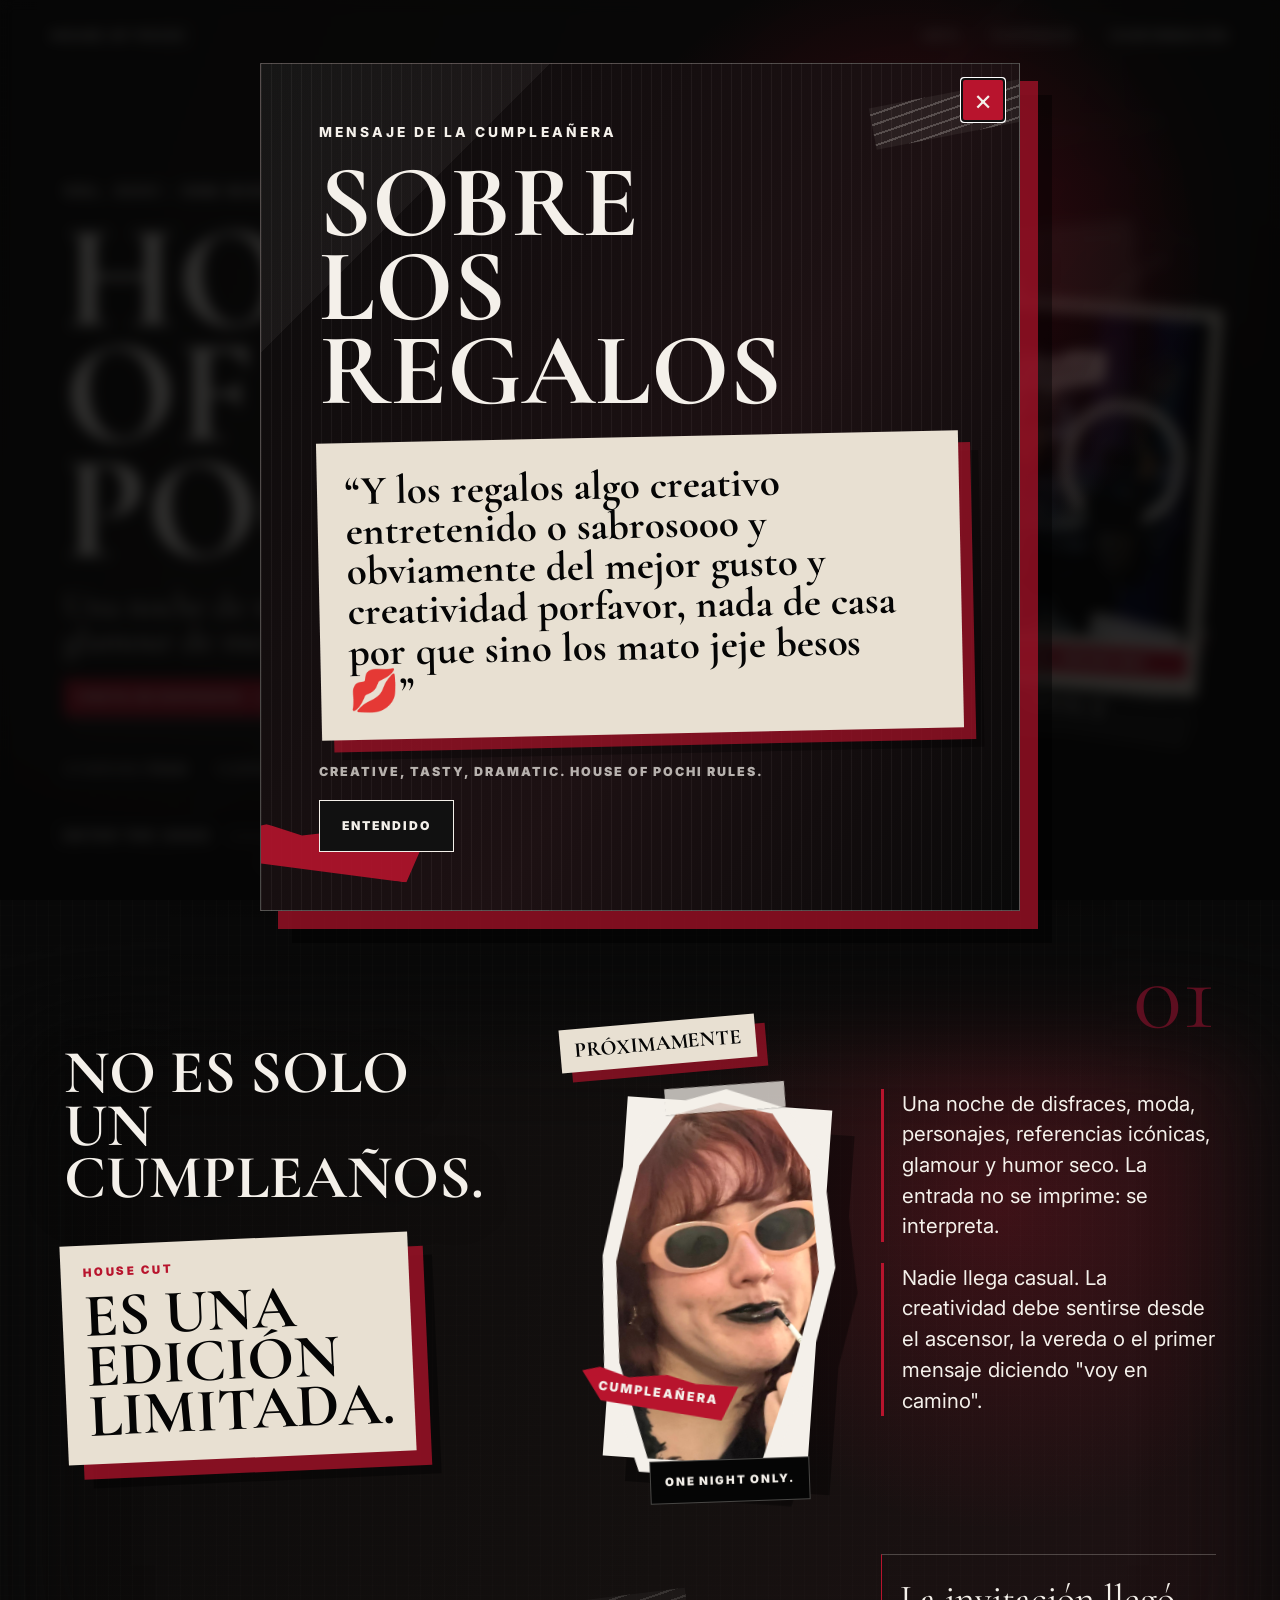
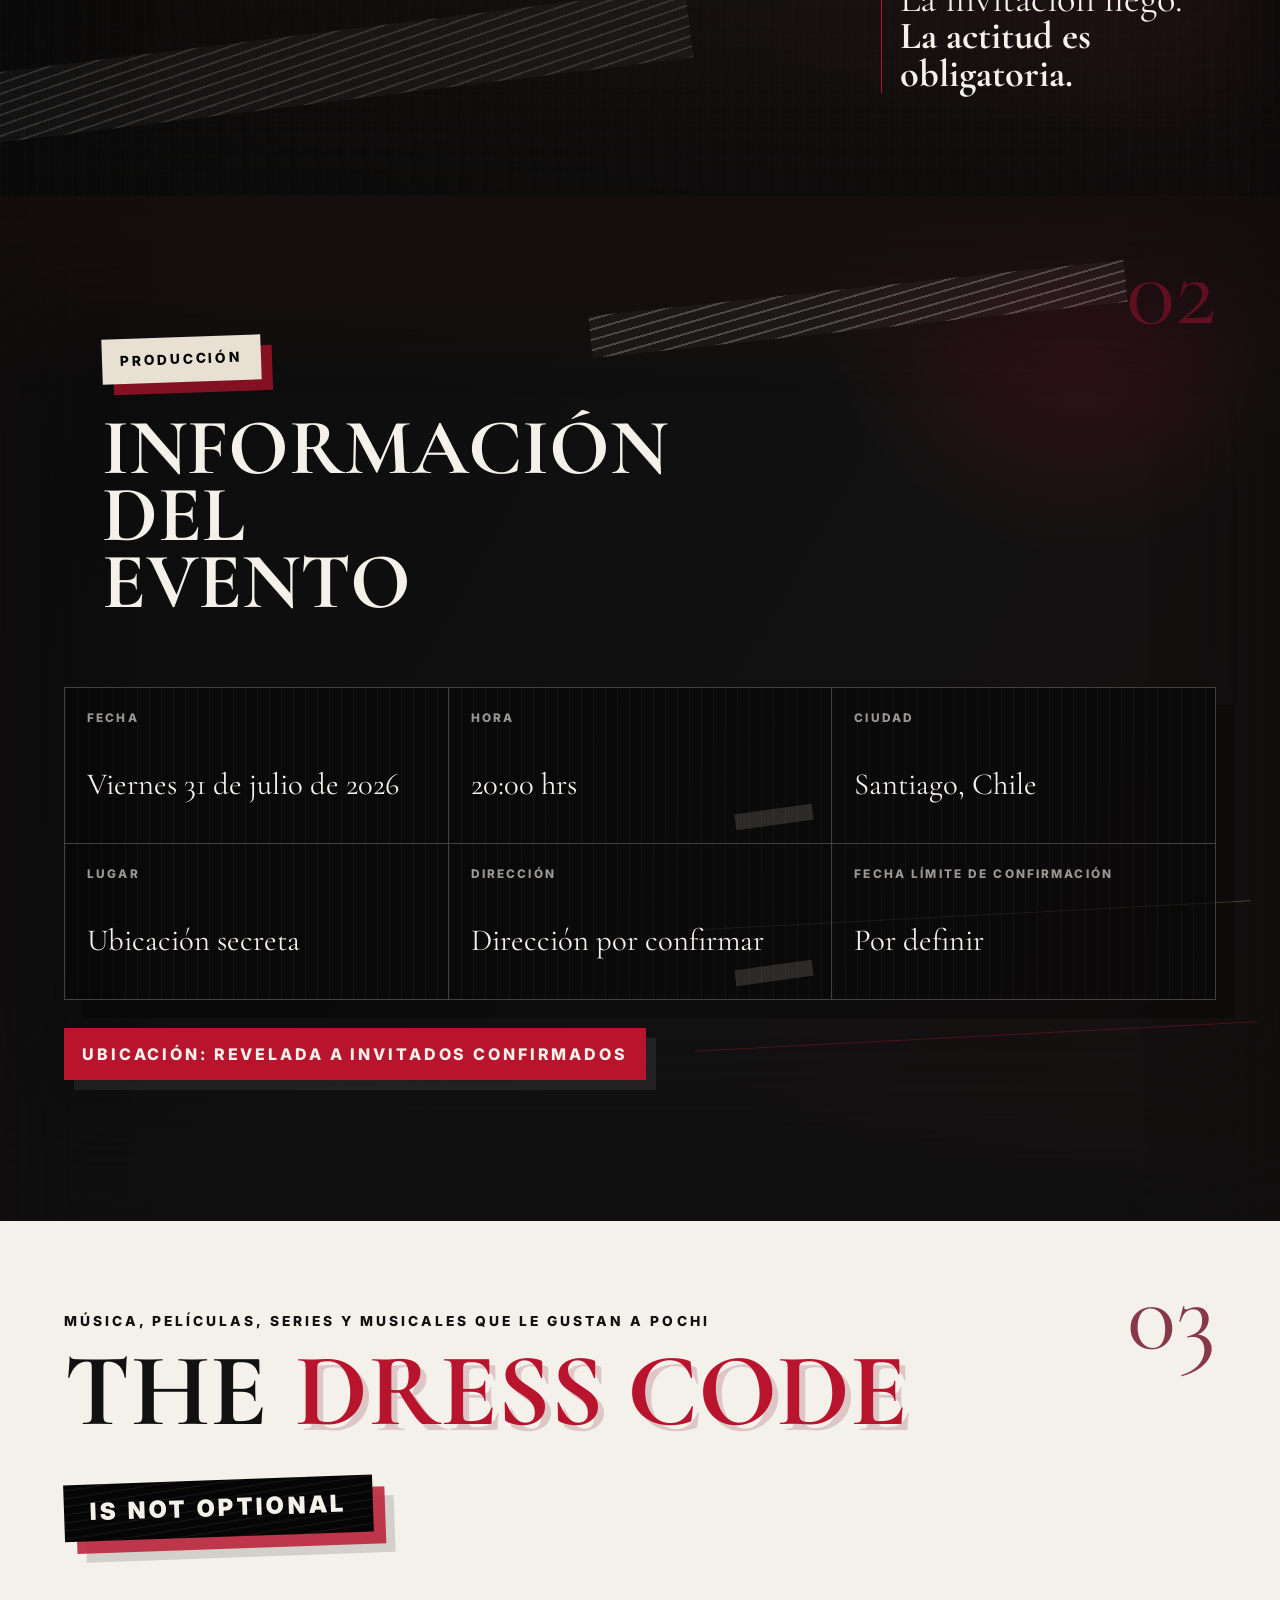
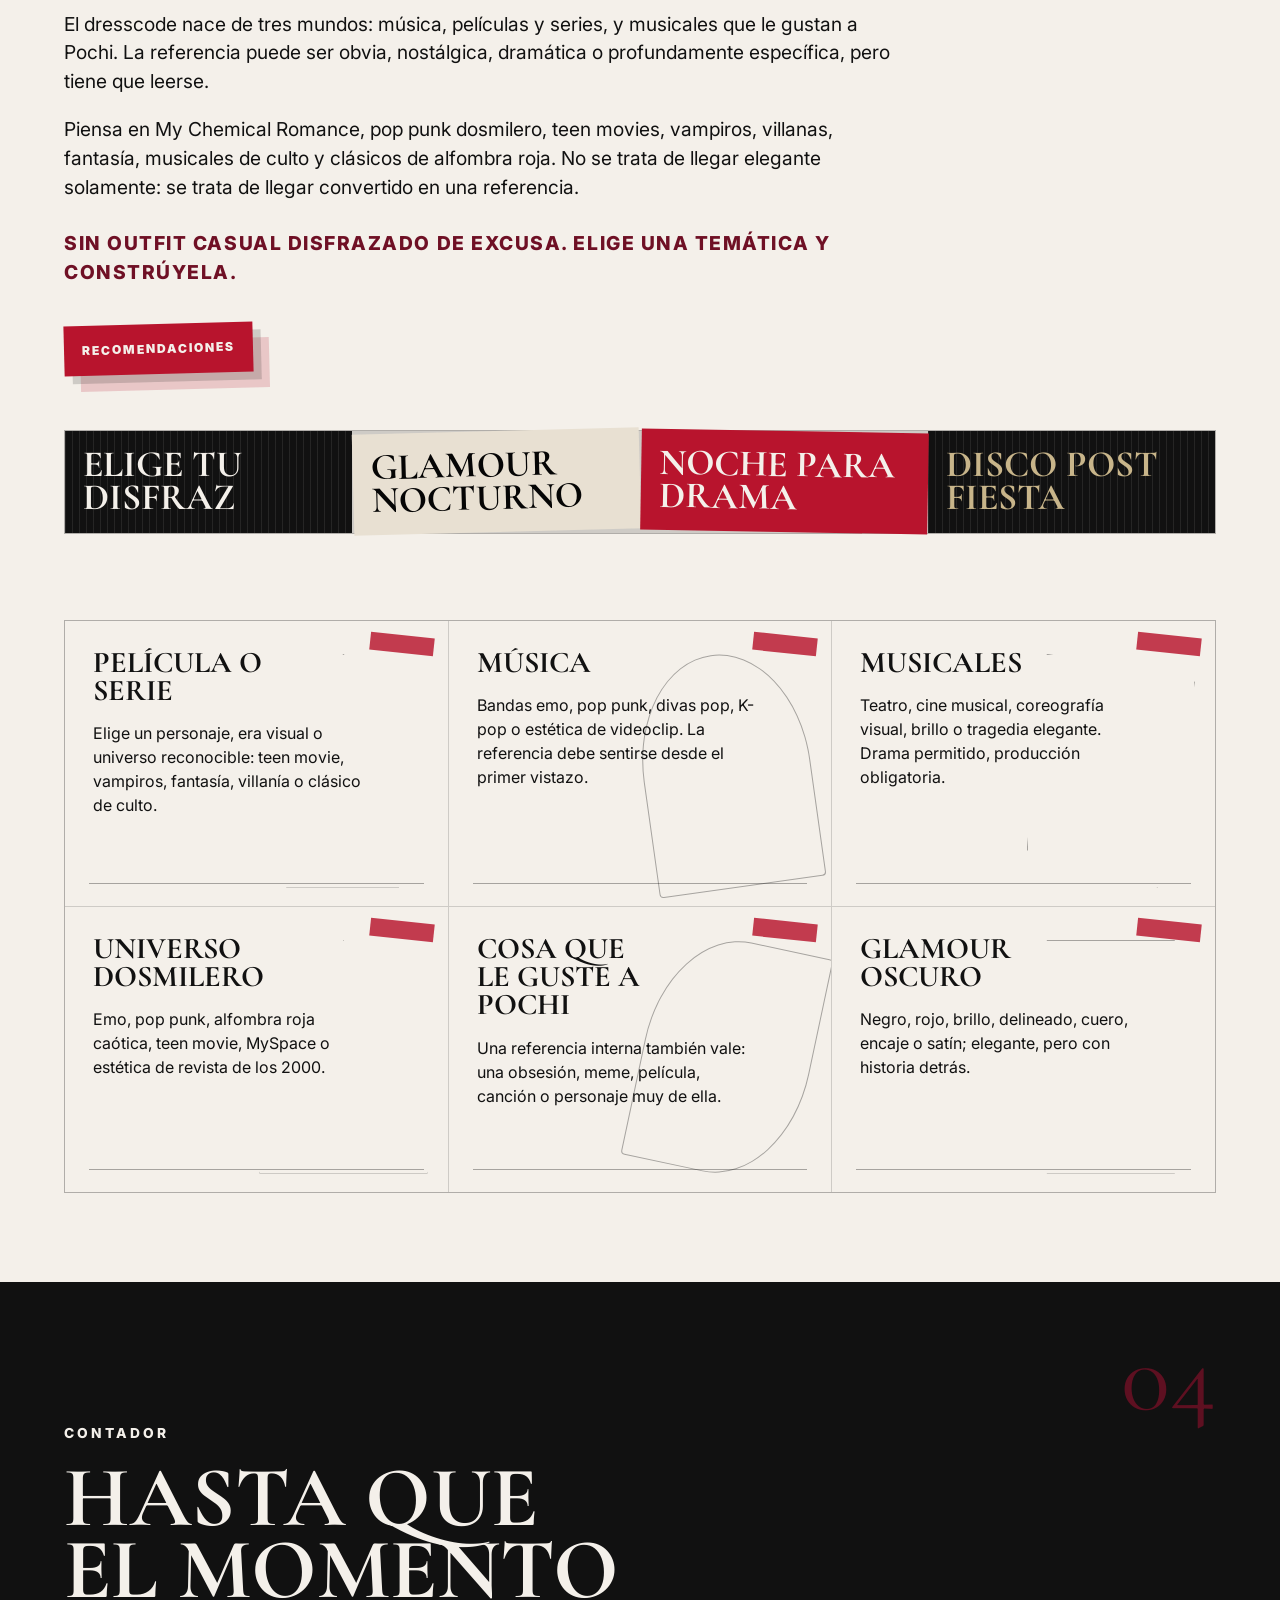
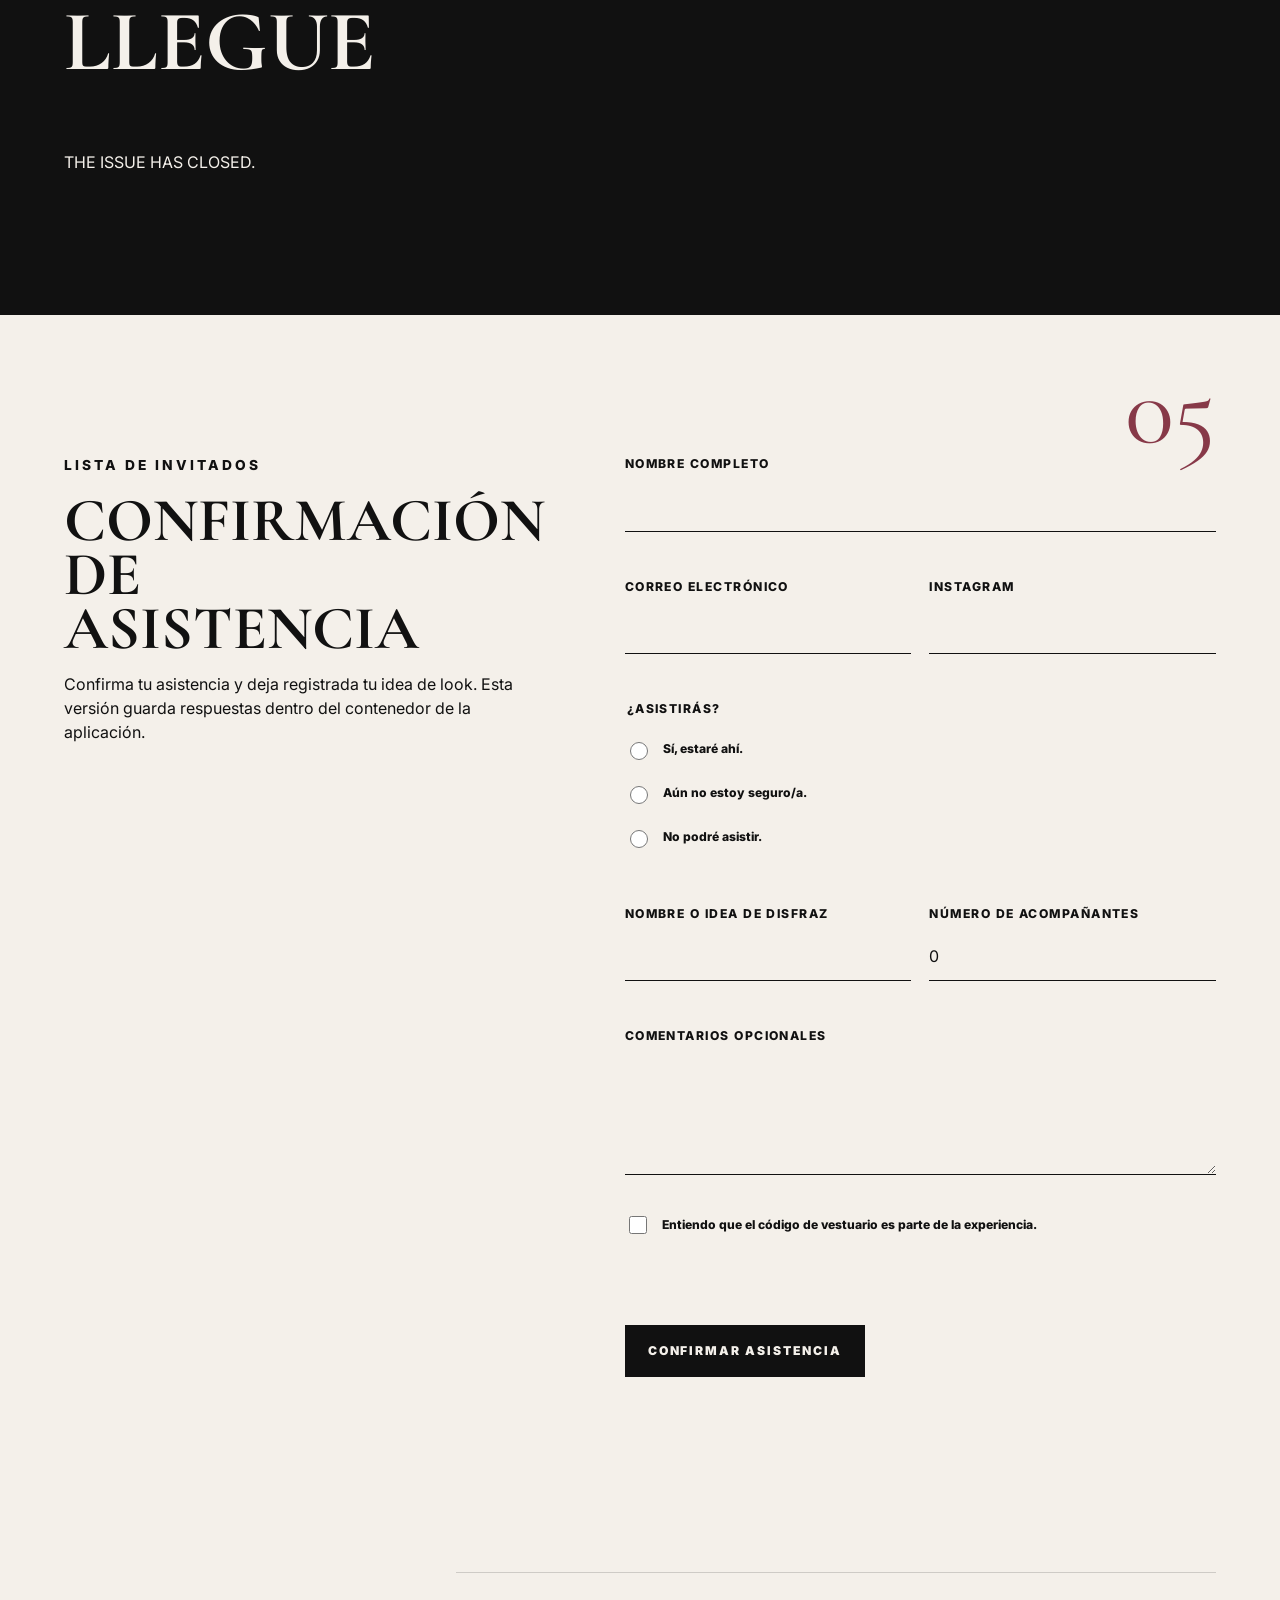
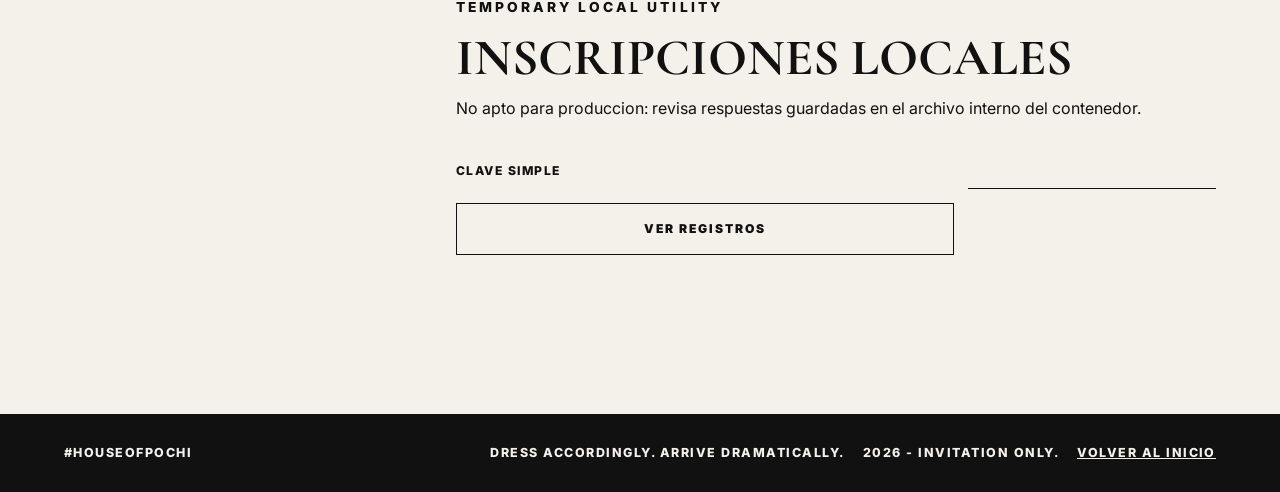
==== commit e5db7deb: "Add gift message popup" ====
--- a/site/index.html
+++ b/site/index.html
@@ -313,5 +313,18 @@
         <button class="button-primary" id="close-confirmation" type="button">Cerrar</button>
       </div>
     </dialog>
+
+    <dialog class="gift-popup" id="gift-popup" aria-labelledby="gift-popup-title">
+      <div class="gift-popup-inner">
+        <button class="gift-popup-close" id="close-gift-popup" type="button" aria-label="Cerrar mensaje de regalos">×</button>
+        <p class="kicker">Mensaje de la cumpleañera</p>
+        <h2 id="gift-popup-title">Sobre los regalos</h2>
+        <blockquote>
+          “Y los regalos algo creativo entretenido o sabrosooo y obviamente del mejor gusto y creatividad porfavor, nada de casa por que sino los mato jeje besos 💋”
+        </blockquote>
+        <p class="gift-popup-note">Creative, tasty, dramatic. House of Pochi rules.</p>
+        <button class="button-primary" id="accept-gift-popup" type="button">Entendido</button>
+      </div>
+    </dialog>
   </body>
 </html>
--- a/site/styles.css
+++ b/site/styles.css
@@ -1889,6 +1889,133 @@
   color: rgba(244, 240, 234, 0.76);
 }
 
+.gift-popup {
+  width: min(760px, calc(100vw - 28px));
+  max-height: min(86svh, 780px);
+  padding: 0;
+  overflow: visible;
+  color: var(--color-paper);
+  background: transparent;
+  border: 0;
+}
+
+.gift-popup::backdrop {
+  background:
+    radial-gradient(circle at 70% 30%, rgba(184, 20, 45, 0.26), transparent 28%),
+    rgba(5, 5, 5, 0.82);
+  backdrop-filter: blur(7px);
+}
+
+.gift-popup-inner {
+  position: relative;
+  padding: clamp(28px, 5vw, 58px);
+  overflow: hidden;
+  background:
+    linear-gradient(135deg, rgba(244, 240, 234, 0.05) 0 18%, transparent 18%),
+    repeating-linear-gradient(90deg, rgba(244, 240, 234, 0.05) 0 1px, transparent 1px 10px),
+    linear-gradient(120deg, #0b0b0b 0%, #1d1113 58%, #090909 100%);
+  border: 1px solid rgba(244, 240, 234, 0.28);
+  box-shadow:
+    18px 18px 0 rgba(184, 20, 45, 0.68),
+    32px 32px 0 rgba(0, 0, 0, 0.42);
+}
+
+.gift-popup-inner::before,
+.gift-popup-inner::after {
+  position: absolute;
+  pointer-events: none;
+  content: "";
+}
+
+.gift-popup-inner::before {
+  top: 26px;
+  right: -42px;
+  width: 190px;
+  height: 42px;
+  background:
+    repeating-linear-gradient(-8deg, rgba(244, 240, 234, 0.22) 0 2px, transparent 2px 10px),
+    rgba(244, 240, 234, 0.06);
+  transform: rotate(-11deg);
+}
+
+.gift-popup-inner::after {
+  left: -18px;
+  bottom: 34px;
+  width: 180px;
+  height: 46px;
+  background: var(--color-blood);
+  clip-path: polygon(0 16%, 12% 0, 32% 18%, 55% 0, 82% 14%, 100% 6%, 92% 100%, 8% 86%);
+  opacity: 0.88;
+  transform: rotate(5deg);
+}
+
+.gift-popup h2 {
+  position: relative;
+  z-index: 1;
+  max-width: 8ch;
+  margin: 0 0 24px;
+  font-family: var(--font-serif);
+  font-size: clamp(3.2rem, 8vw, 7.2rem);
+  font-weight: 700;
+  line-height: 0.82;
+  text-transform: uppercase;
+  overflow-wrap: normal;
+  word-break: normal;
+  hyphens: manual;
+}
+
+.gift-popup blockquote {
+  position: relative;
+  z-index: 1;
+  margin: 0;
+  padding: clamp(18px, 3vw, 28px);
+  color: var(--color-xerox);
+  background: var(--color-newsprint);
+  box-shadow:
+    12px 12px 0 rgba(184, 20, 45, 0.66),
+    20px 20px 0 rgba(0, 0, 0, 0.32);
+  font-family: var(--font-serif);
+  font-size: clamp(1.35rem, 3.2vw, 2.7rem);
+  font-weight: 700;
+  line-height: 0.98;
+  transform: rotate(-1.2deg);
+}
+
+.gift-popup-note {
+  position: relative;
+  z-index: 1;
+  margin: 30px 0 18px;
+  color: rgba(244, 240, 234, 0.72);
+  font-size: 0.78rem;
+  font-weight: 900;
+  letter-spacing: 0.16em;
+  text-transform: uppercase;
+}
+
+.gift-popup-close {
+  position: absolute;
+  top: 14px;
+  right: 14px;
+  z-index: 3;
+  display: grid;
+  width: 44px;
+  height: 44px;
+  place-items: center;
+  color: var(--color-paper);
+  background: var(--color-blood);
+  border: 1px solid rgba(244, 240, 234, 0.36);
+  border-radius: 0;
+  cursor: pointer;
+  font-size: 1.8rem;
+  line-height: 1;
+}
+
+.gift-popup .button-primary {
+  position: relative;
+  z-index: 1;
+  border-color: var(--color-paper);
+}
+
 .reveal,
 .reveal-text > * {
   opacity: 0;
@@ -2280,6 +2407,34 @@
   .button-primary,
   .button-ghost {
     width: 100%;
+  }
+
+  .gift-popup {
+    width: min(calc(100vw - 24px), 520px);
+    max-height: 88svh;
+  }
+
+  .gift-popup-inner {
+    padding: 28px 18px 22px;
+    box-shadow:
+      8px 8px 0 rgba(184, 20, 45, 0.68),
+      14px 14px 0 rgba(0, 0, 0, 0.42);
+  }
+
+  .gift-popup h2 {
+    max-width: 9ch;
+    padding-right: 48px;
+    font-size: clamp(2.9rem, 15vw, 4.4rem);
+  }
+
+  .gift-popup blockquote {
+    padding: 16px;
+    font-size: clamp(1.32rem, 7vw, 1.9rem);
+  }
+
+  .gift-popup-note {
+    margin-top: 26px;
+    font-size: 0.68rem;
   }
 
   .recommendations-header nav {
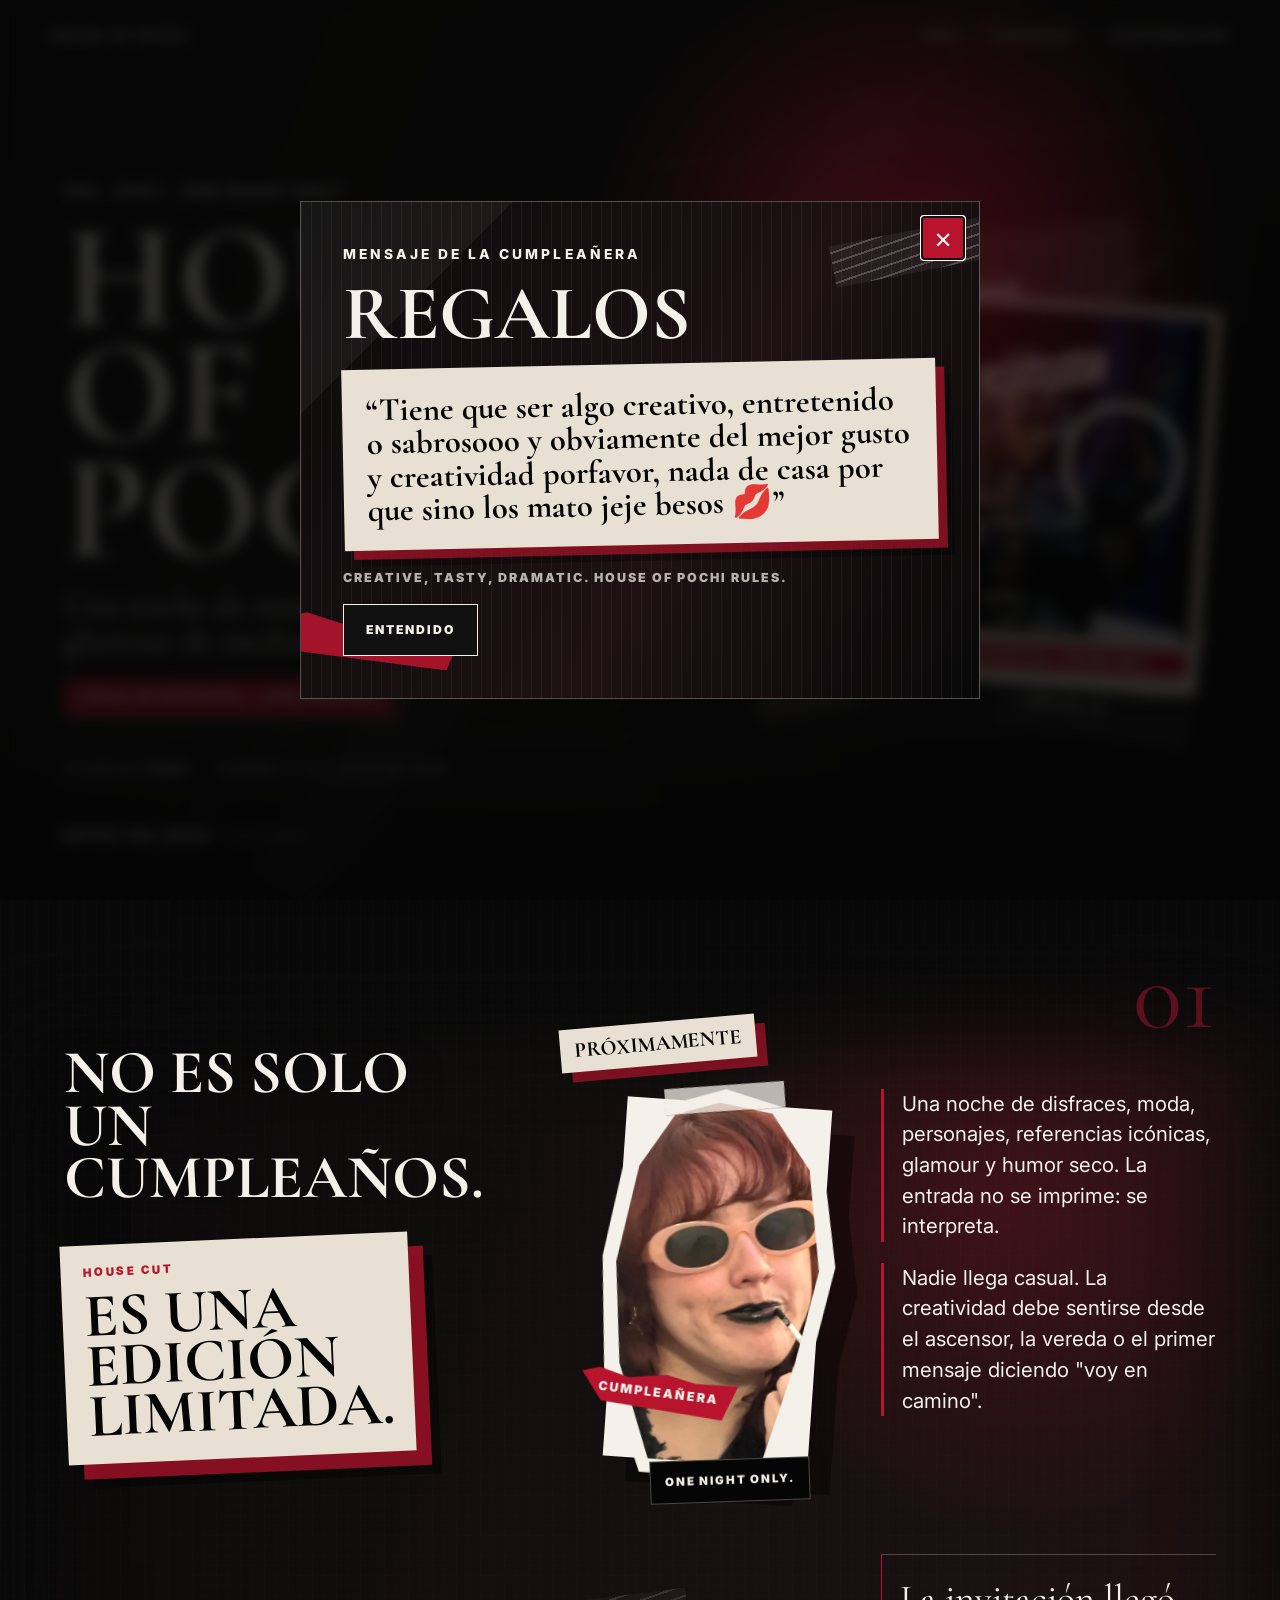
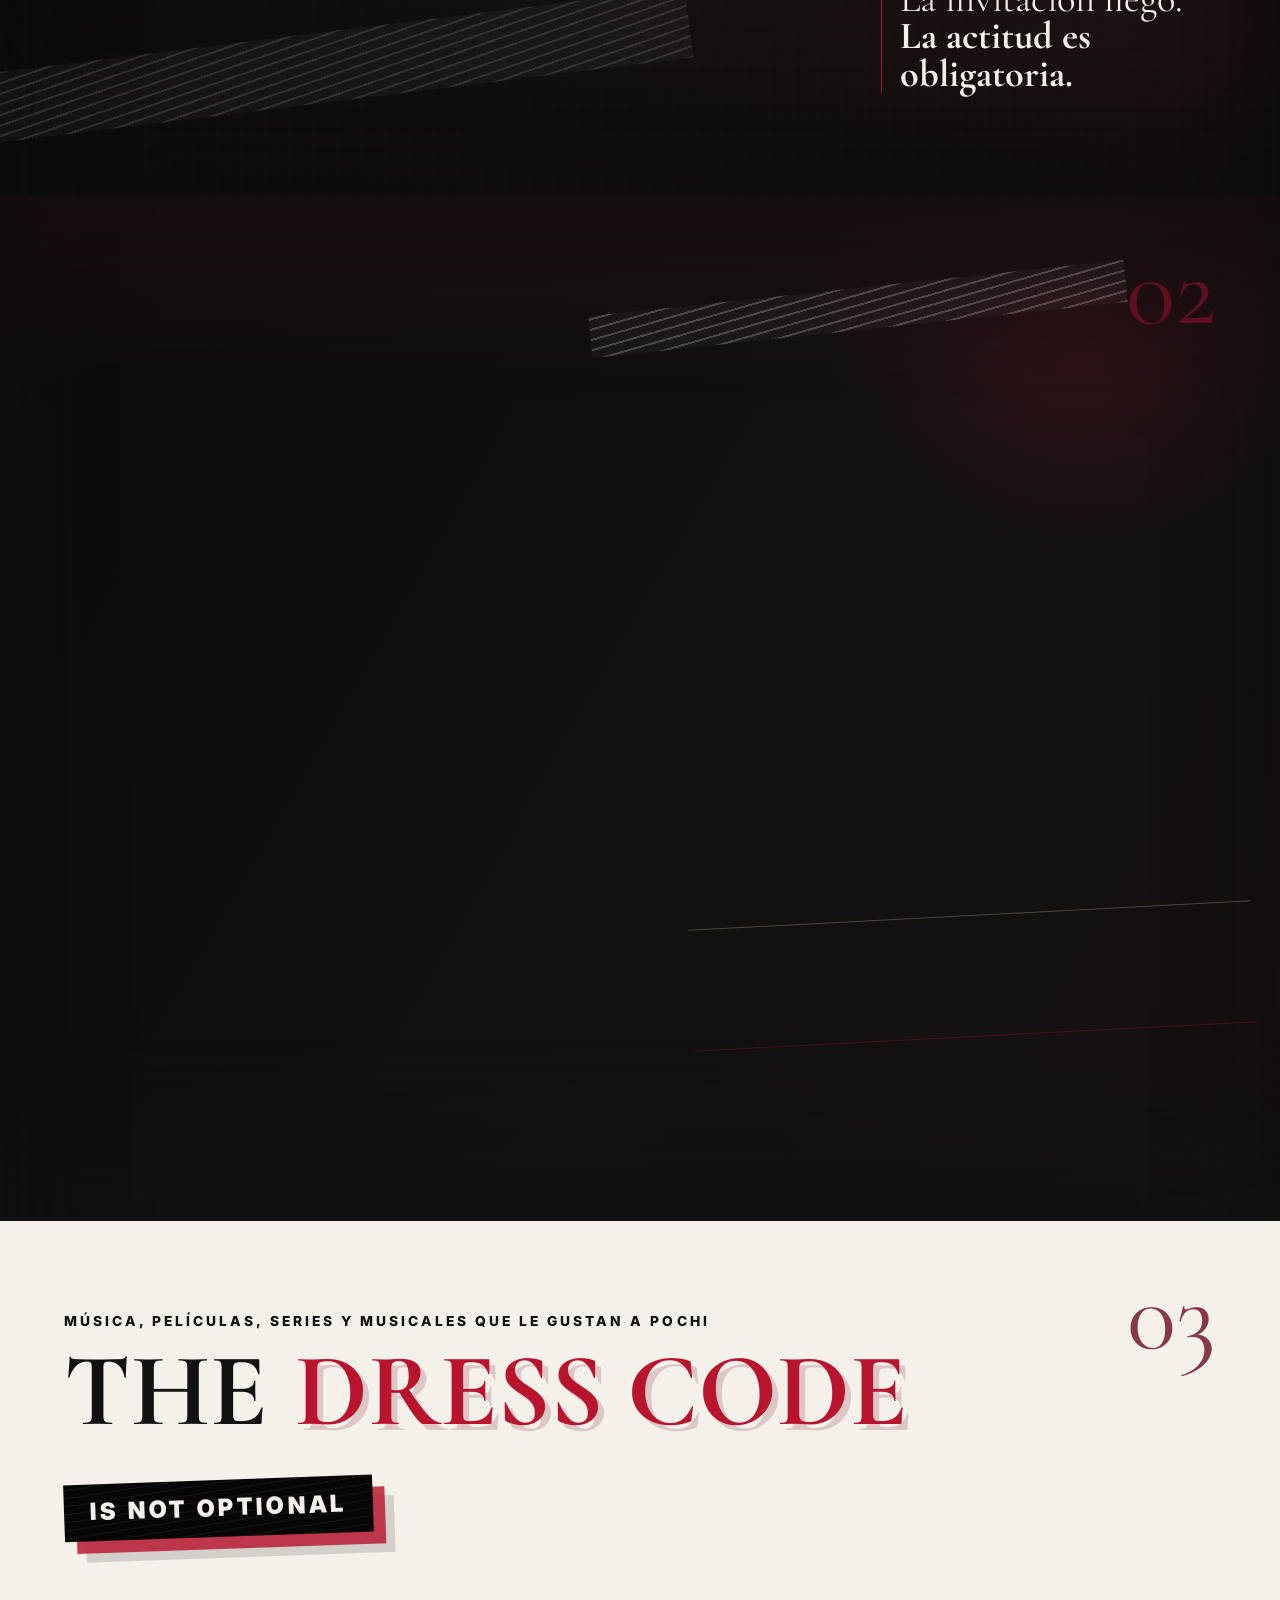
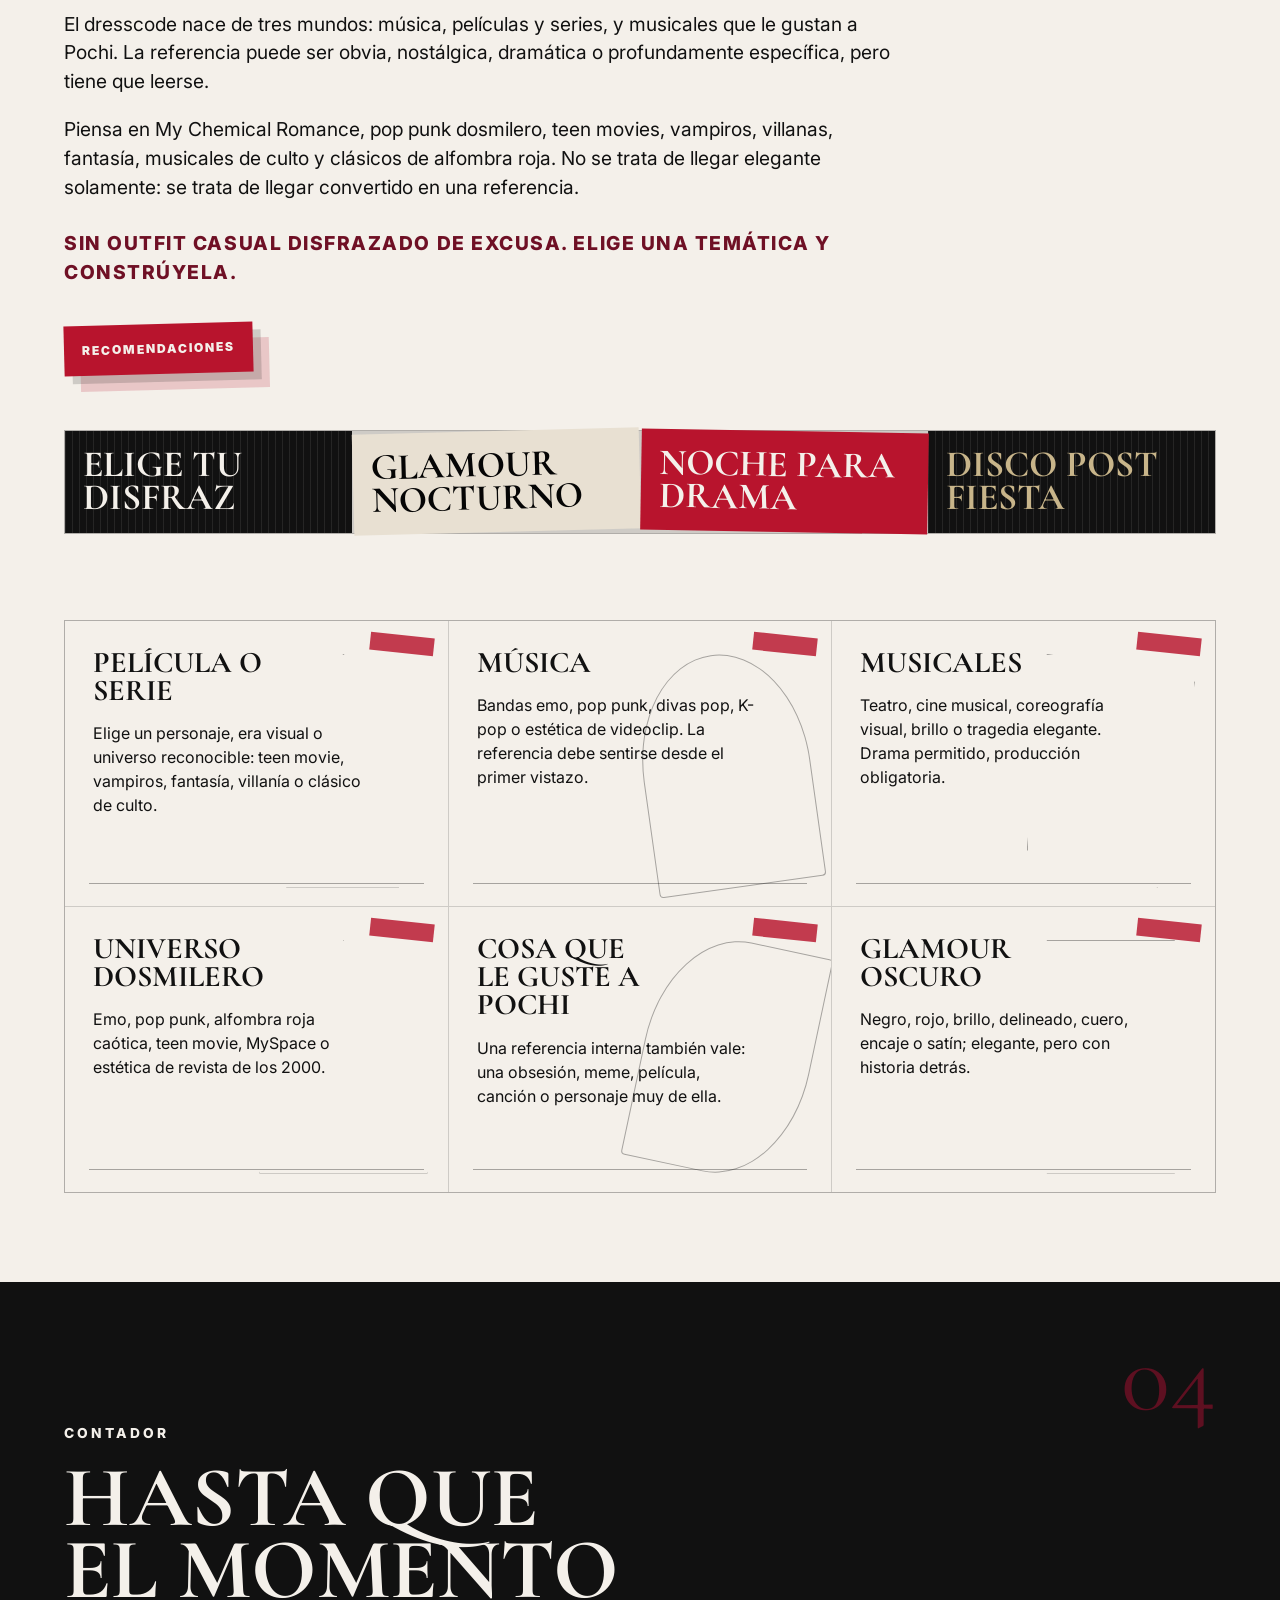
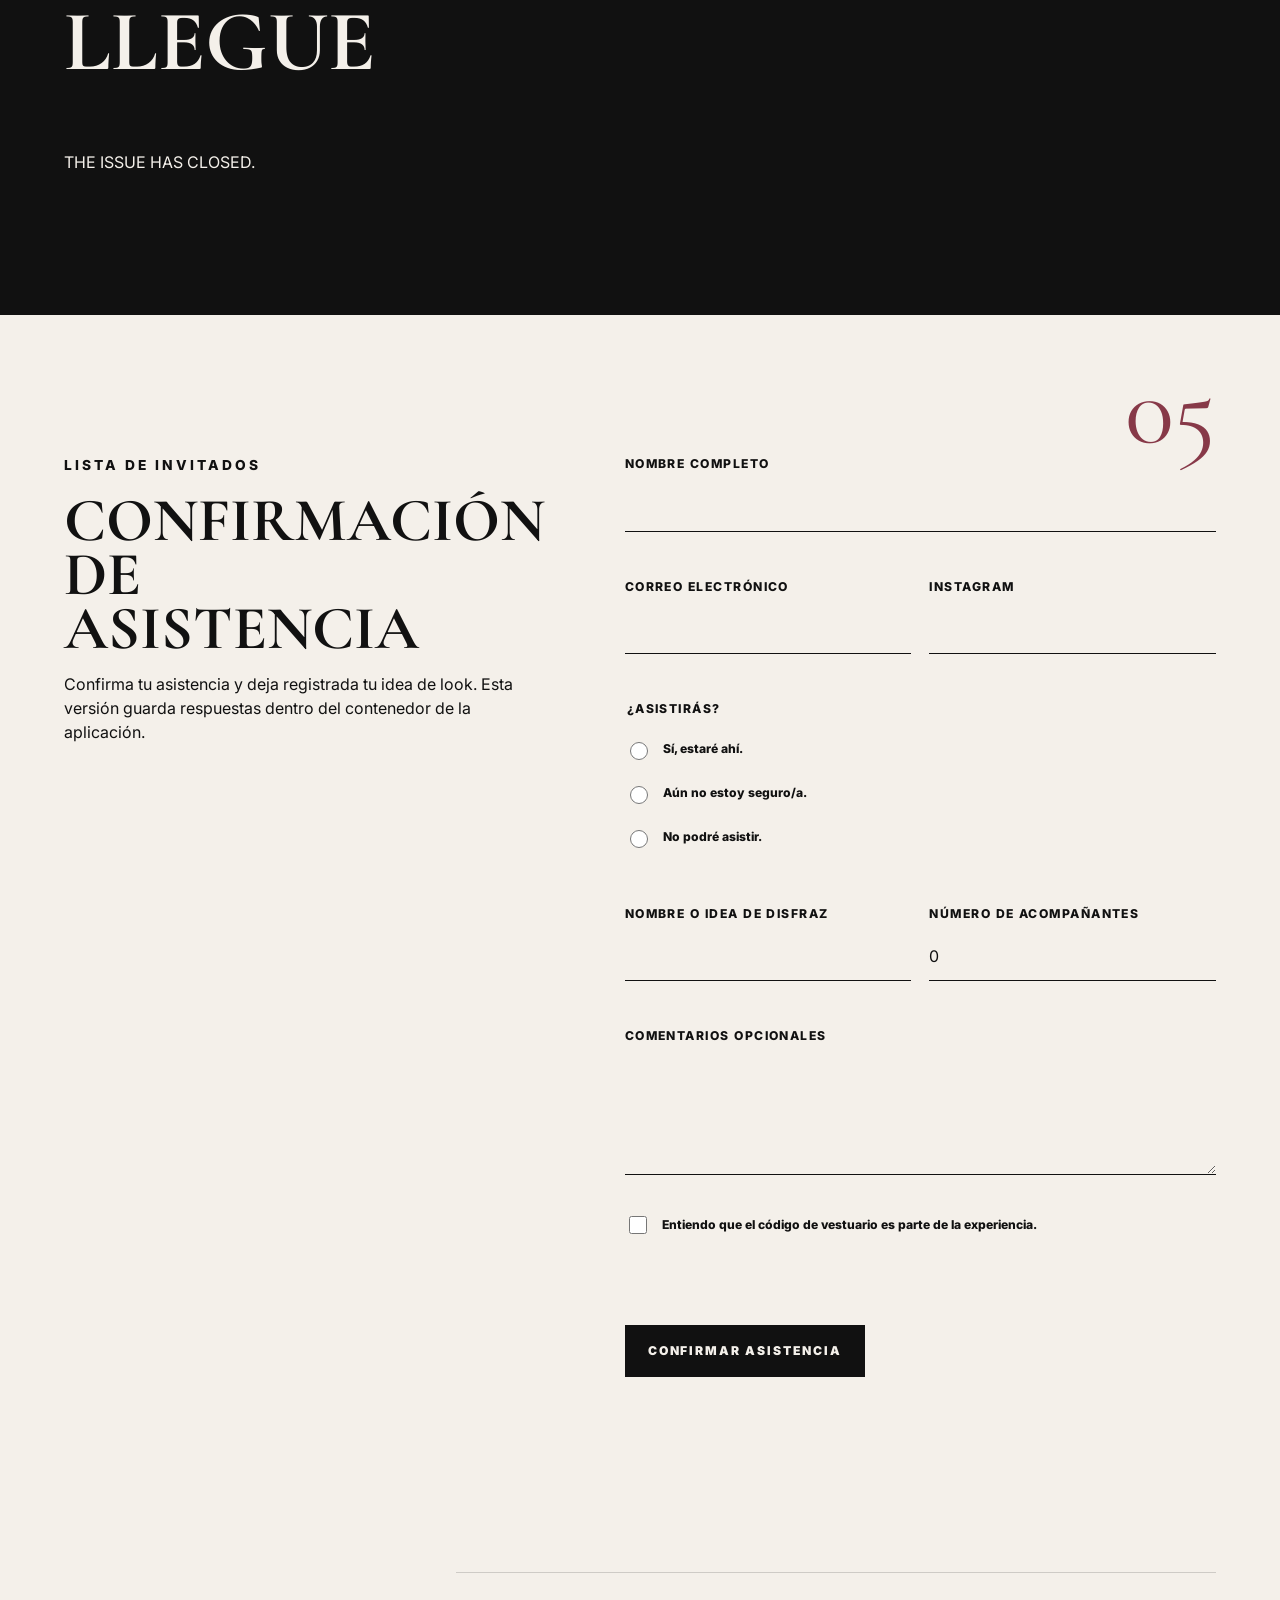
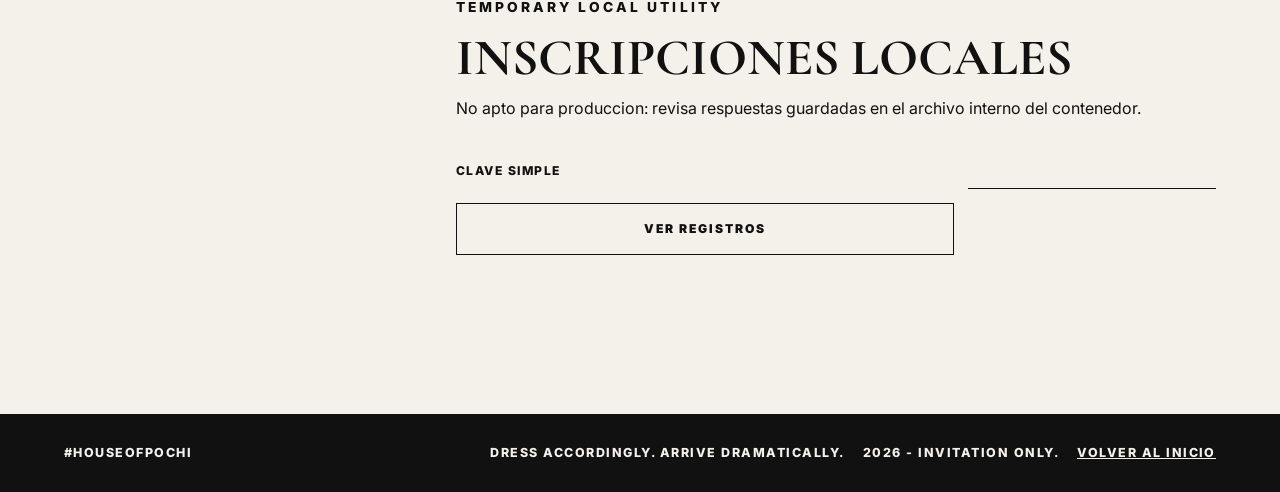
==== commit 04323b32: "Refine gift popup copy and sizing" ====
--- a/site/index.html
+++ b/site/index.html
@@ -318,9 +318,9 @@
       <div class="gift-popup-inner">
         <button class="gift-popup-close" id="close-gift-popup" type="button" aria-label="Cerrar mensaje de regalos">×</button>
         <p class="kicker">Mensaje de la cumpleañera</p>
-        <h2 id="gift-popup-title">Sobre los regalos</h2>
+        <h2 id="gift-popup-title">Regalos</h2>
         <blockquote>
-          “Y los regalos algo creativo entretenido o sabrosooo y obviamente del mejor gusto y creatividad porfavor, nada de casa por que sino los mato jeje besos 💋”
+          “Tiene que ser algo creativo, entretenido o sabrosooo y obviamente del mejor gusto y creatividad porfavor, nada de casa por que sino los mato jeje besos 💋”
         </blockquote>
         <p class="gift-popup-note">Creative, tasty, dramatic. House of Pochi rules.</p>
         <button class="button-primary" id="accept-gift-popup" type="button">Entendido</button>
--- a/site/styles.css
+++ b/site/styles.css
@@ -1890,10 +1890,10 @@
 }
 
 .gift-popup {
-  width: min(760px, calc(100vw - 28px));
-  max-height: min(86svh, 780px);
+  width: min(680px, calc(100vw - 28px));
+  max-height: min(88svh, 700px);
   padding: 0;
-  overflow: visible;
+  overflow: auto;
   color: var(--color-paper);
   background: transparent;
   border: 0;
@@ -1908,7 +1908,7 @@
 
 .gift-popup-inner {
   position: relative;
-  padding: clamp(28px, 5vw, 58px);
+  padding: clamp(24px, 4vw, 42px);
   overflow: hidden;
   background:
     linear-gradient(135deg, rgba(244, 240, 234, 0.05) 0 18%, transparent 18%),
@@ -1916,8 +1916,8 @@
     linear-gradient(120deg, #0b0b0b 0%, #1d1113 58%, #090909 100%);
   border: 1px solid rgba(244, 240, 234, 0.28);
   box-shadow:
-    18px 18px 0 rgba(184, 20, 45, 0.68),
-    32px 32px 0 rgba(0, 0, 0, 0.42);
+    12px 12px 0 rgba(184, 20, 45, 0.68),
+    22px 22px 0 rgba(0, 0, 0, 0.42);
 }
 
 .gift-popup-inner::before,
@@ -1952,10 +1952,10 @@
 .gift-popup h2 {
   position: relative;
   z-index: 1;
-  max-width: 8ch;
-  margin: 0 0 24px;
+  max-width: 9ch;
+  margin: 0 0 18px;
   font-family: var(--font-serif);
-  font-size: clamp(3.2rem, 8vw, 7.2rem);
+  font-size: clamp(3rem, 6vw, 5.6rem);
   font-weight: 700;
   line-height: 0.82;
   text-transform: uppercase;
@@ -1968,23 +1968,23 @@
   position: relative;
   z-index: 1;
   margin: 0;
-  padding: clamp(18px, 3vw, 28px);
+  padding: clamp(16px, 2.4vw, 24px);
   color: var(--color-xerox);
   background: var(--color-newsprint);
   box-shadow:
-    12px 12px 0 rgba(184, 20, 45, 0.66),
-    20px 20px 0 rgba(0, 0, 0, 0.32);
+    9px 9px 0 rgba(184, 20, 45, 0.66),
+    16px 16px 0 rgba(0, 0, 0, 0.32);
   font-family: var(--font-serif);
-  font-size: clamp(1.35rem, 3.2vw, 2.7rem);
+  font-size: clamp(1.25rem, 2.55vw, 2.2rem);
   font-weight: 700;
-  line-height: 0.98;
+  line-height: 1.02;
   transform: rotate(-1.2deg);
 }
 
 .gift-popup-note {
   position: relative;
   z-index: 1;
-  margin: 30px 0 18px;
+  margin: 24px 0 16px;
   color: rgba(244, 240, 234, 0.72);
   font-size: 0.78rem;
   font-weight: 900;
@@ -2411,29 +2411,32 @@
 
   .gift-popup {
     width: min(calc(100vw - 24px), 520px);
-    max-height: 88svh;
+    max-height: 84svh;
   }
 
   .gift-popup-inner {
-    padding: 28px 18px 22px;
+    padding: 22px 16px 18px;
     box-shadow:
-      8px 8px 0 rgba(184, 20, 45, 0.68),
-      14px 14px 0 rgba(0, 0, 0, 0.42);
+      6px 6px 0 rgba(184, 20, 45, 0.68),
+      10px 10px 0 rgba(0, 0, 0, 0.42);
   }
 
   .gift-popup h2 {
-    max-width: 9ch;
+    max-width: 8ch;
     padding-right: 48px;
-    font-size: clamp(2.9rem, 15vw, 4.4rem);
+    margin-bottom: 14px;
+    font-size: clamp(2.55rem, 13vw, 3.8rem);
+    line-height: 0.86;
   }
 
   .gift-popup blockquote {
-    padding: 16px;
-    font-size: clamp(1.32rem, 7vw, 1.9rem);
+    padding: 14px;
+    font-size: clamp(1.1rem, 5.7vw, 1.55rem);
+    line-height: 1.04;
   }
 
   .gift-popup-note {
-    margin-top: 26px;
+    margin-top: 22px;
     font-size: 0.68rem;
   }
 
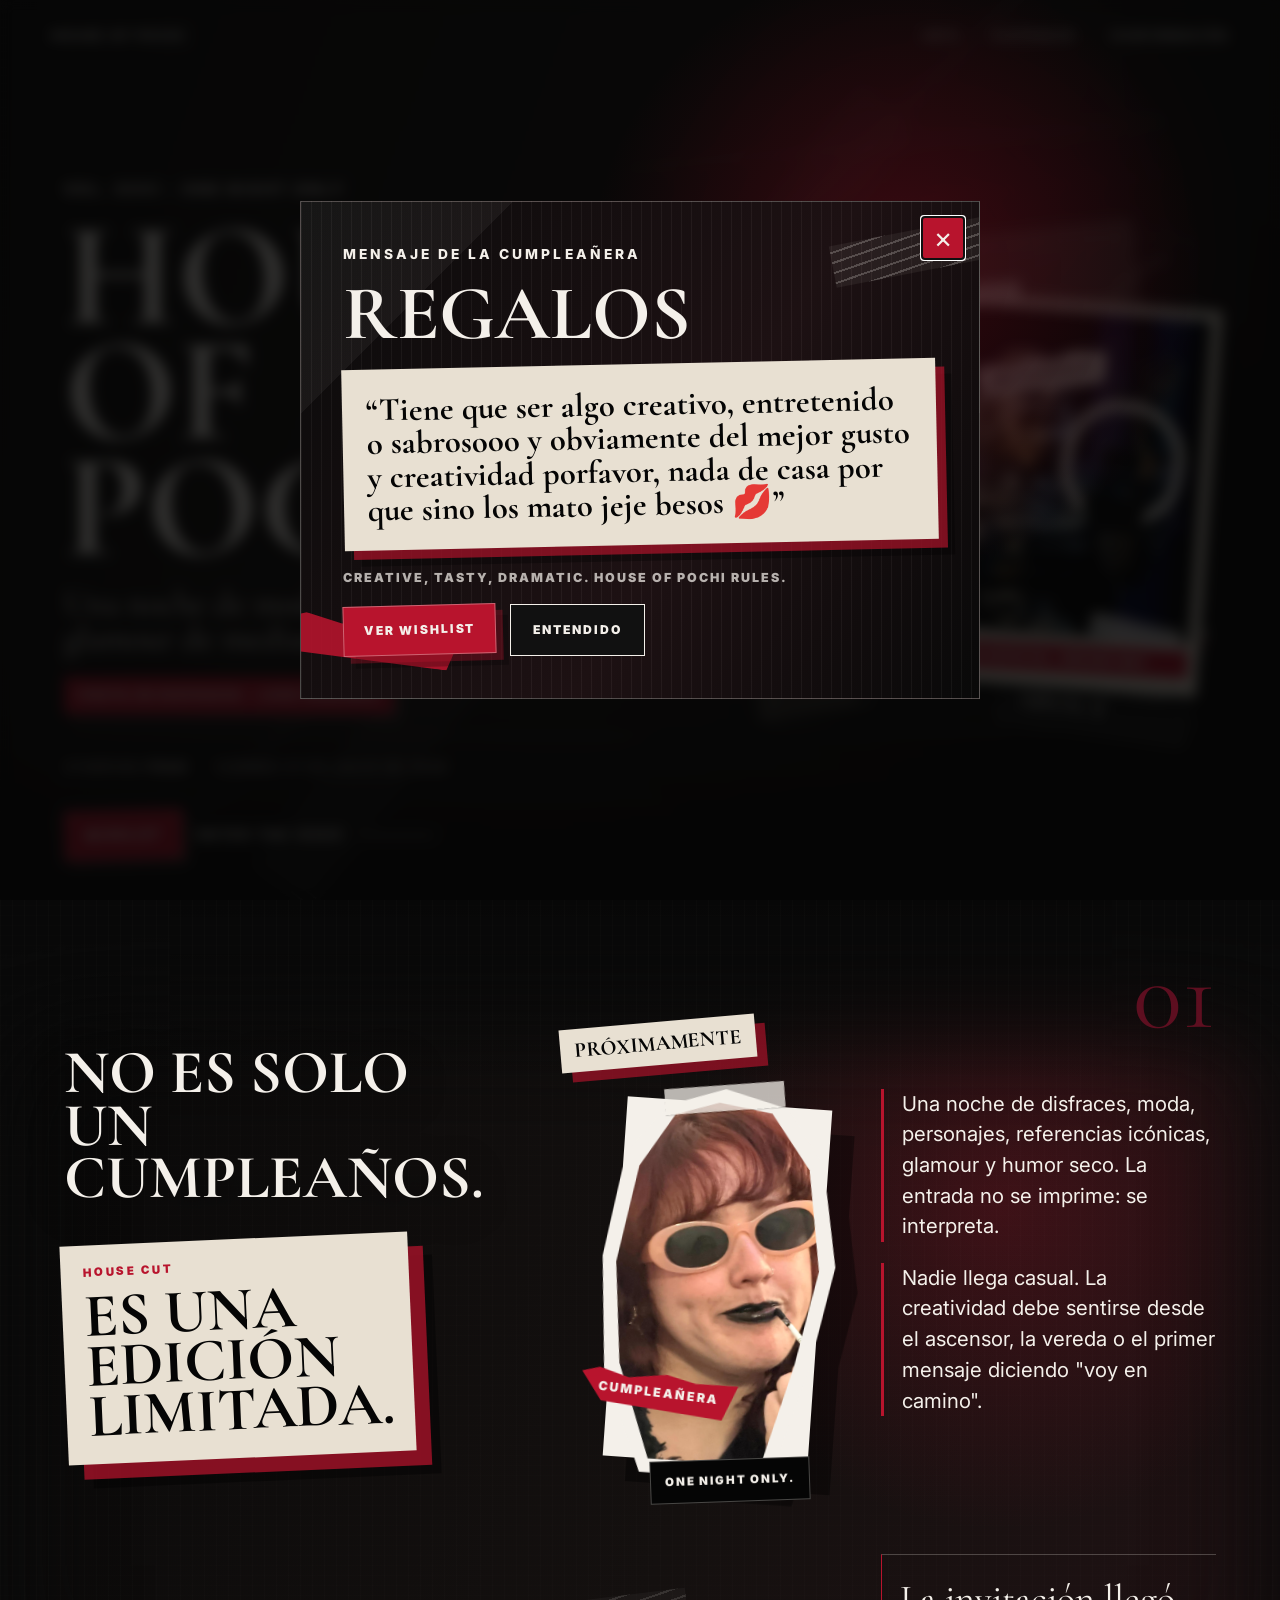
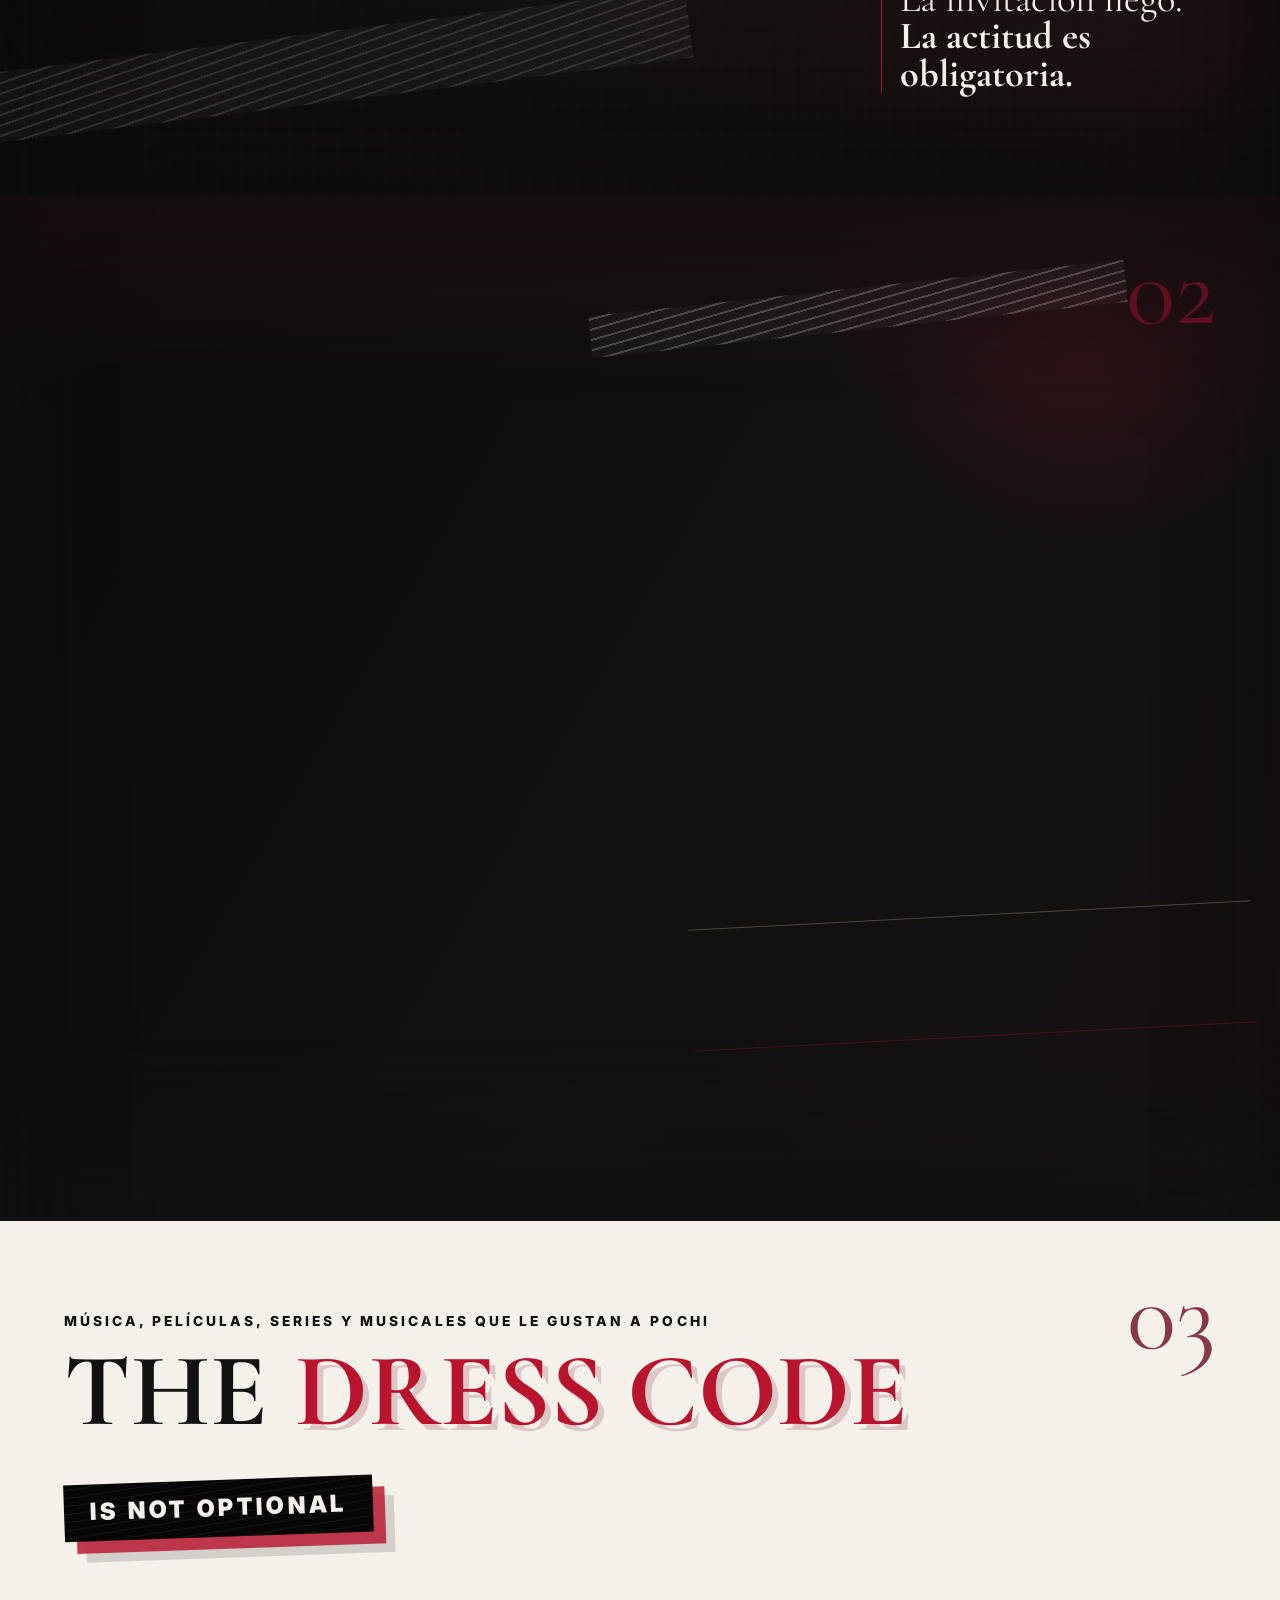
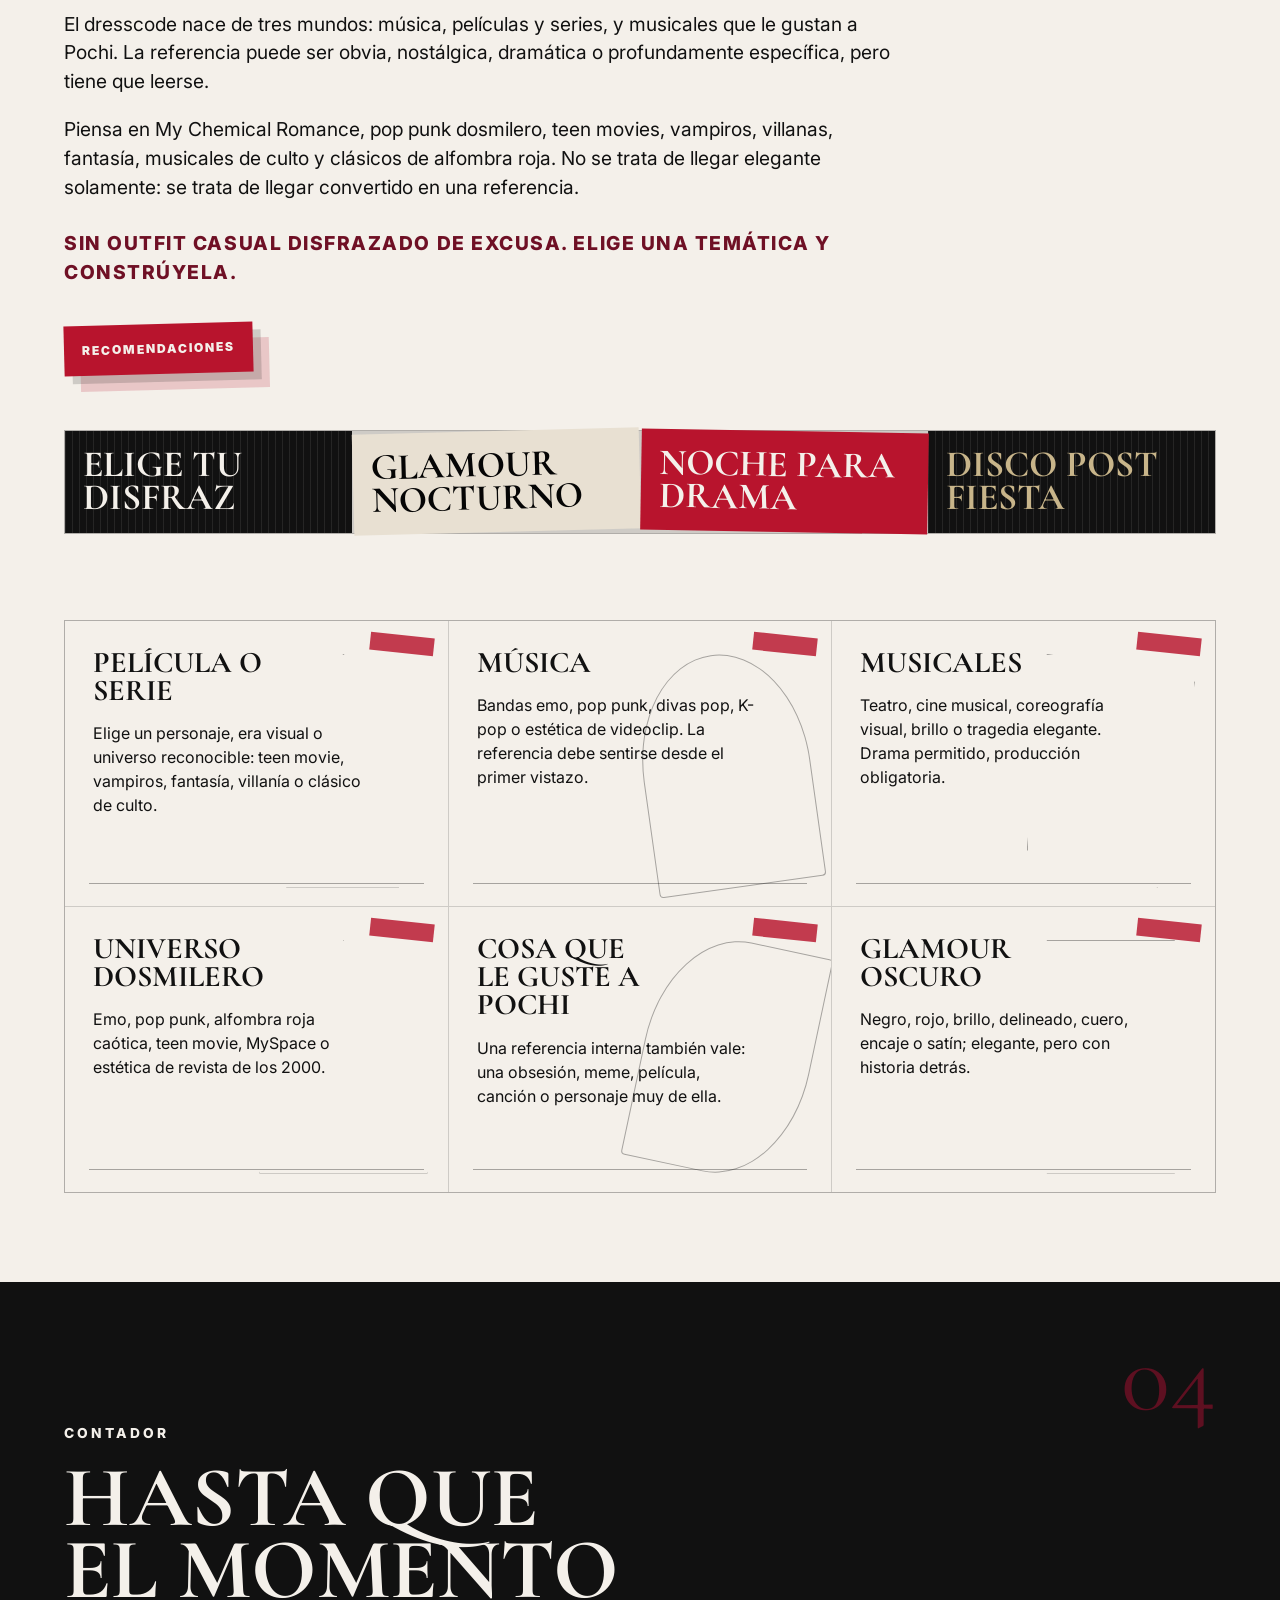
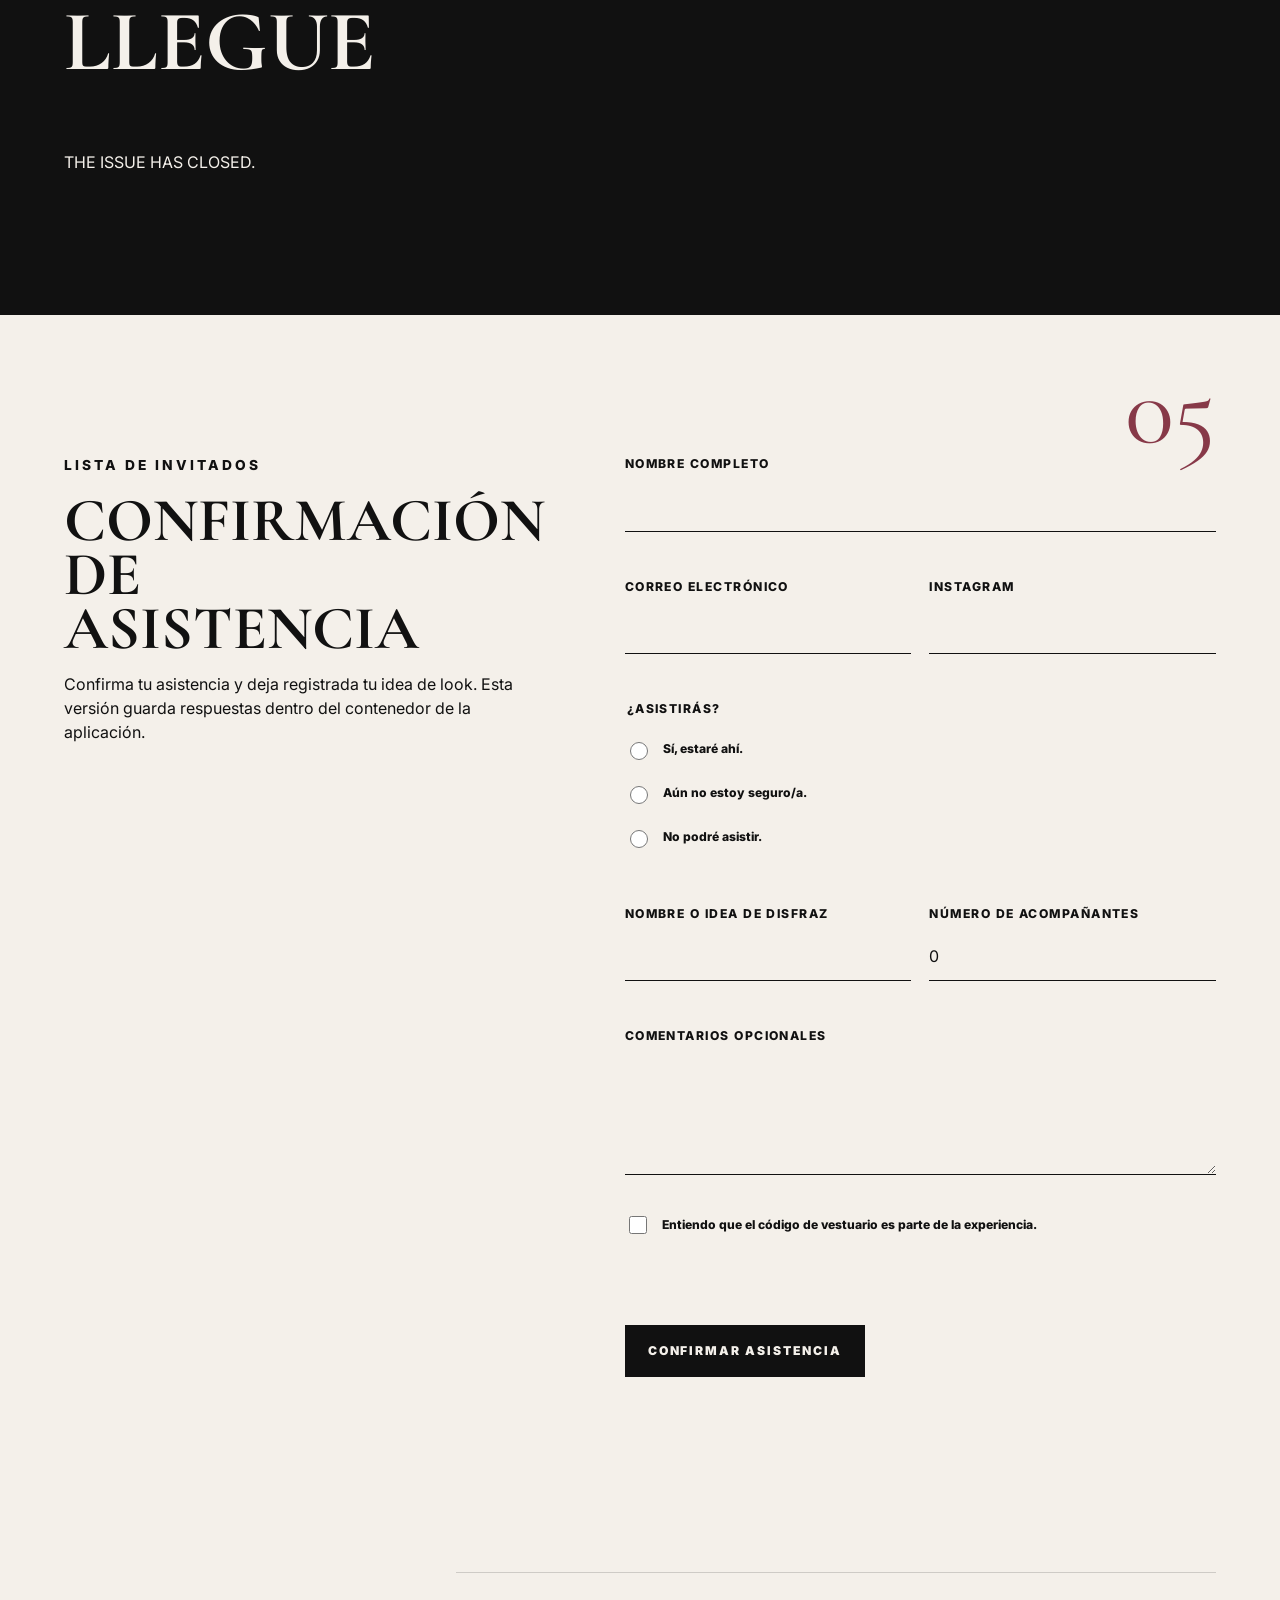
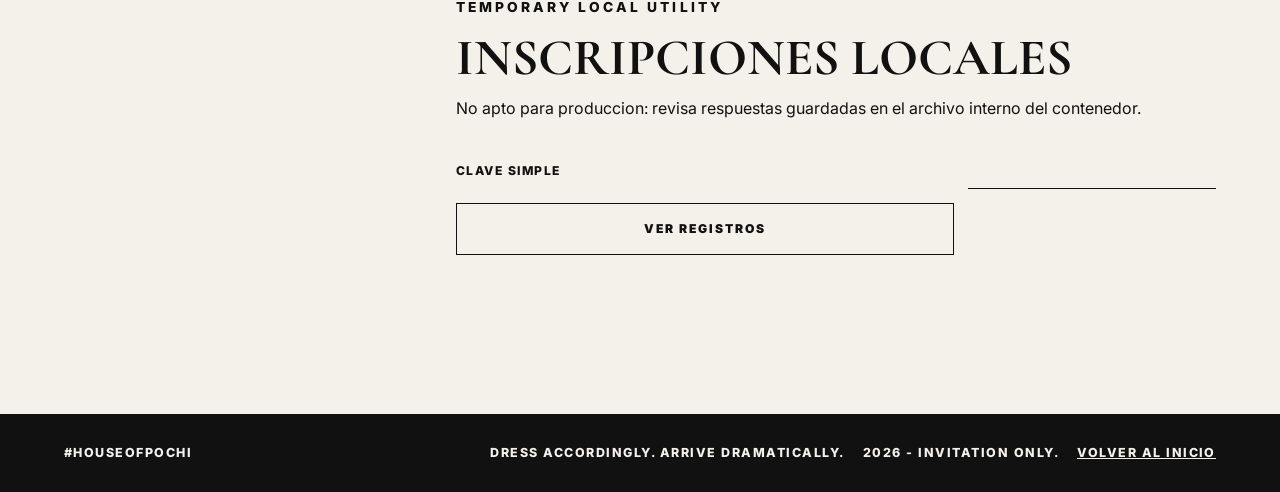
==== commit 1f3c68f1: "Add wishlist buttons" ====
--- a/site/index.html
+++ b/site/index.html
@@ -55,7 +55,10 @@
             <span>Starring <strong data-config="birthdayPerson">Fran</strong></span>
             <span data-config="date">Sabado 12 de septiembre de 2026</span>
           </div>
-          <a class="enter-link" href="#manifesto">ENTER THE ISSUE</a>
+          <div class="cover-actions">
+            <a class="wishlist-link" href="https://whislist.gatitapochi.cl">Wishlist</a>
+            <a class="enter-link" href="#manifesto">ENTER THE ISSUE</a>
+          </div>
         </div>
 
         <div class="cover-art" aria-hidden="true">
@@ -323,7 +326,10 @@
           “Tiene que ser algo creativo, entretenido o sabrosooo y obviamente del mejor gusto y creatividad porfavor, nada de casa por que sino los mato jeje besos 💋”
         </blockquote>
         <p class="gift-popup-note">Creative, tasty, dramatic. House of Pochi rules.</p>
-        <button class="button-primary" id="accept-gift-popup" type="button">Entendido</button>
+        <div class="gift-popup-actions">
+          <a class="wishlist-link" href="https://whislist.gatitapochi.cl">Ver wishlist</a>
+          <button class="button-primary" id="accept-gift-popup" type="button">Entendido</button>
+        </div>
       </div>
     </dialog>
   </body>
--- a/site/styles.css
+++ b/site/styles.css
@@ -269,7 +269,6 @@
   display: inline-flex;
   min-height: 48px;
   align-items: center;
-  margin-top: 32px;
   color: var(--color-paper);
   font-size: 0.78rem;
   font-weight: 800;
@@ -290,6 +289,46 @@
 .enter-link:hover::after,
 .enter-link:focus-visible::after {
   width: 104px;
+}
+
+.cover-actions,
+.gift-popup-actions {
+  display: flex;
+  flex-wrap: wrap;
+  gap: 14px;
+  align-items: center;
+}
+
+.cover-actions {
+  margin-top: 32px;
+}
+
+.wishlist-link {
+  display: inline-flex;
+  min-height: 50px;
+  align-items: center;
+  justify-content: center;
+  padding: 0 20px;
+  color: var(--color-paper);
+  background: var(--color-blood);
+  border: 1px solid rgba(244, 240, 234, 0.36);
+  box-shadow:
+    7px 7px 0 rgba(244, 240, 234, 0.11),
+    14px 14px 0 rgba(0, 0, 0, 0.24);
+  font-size: 0.76rem;
+  font-weight: 900;
+  letter-spacing: 0.16em;
+  line-height: 1;
+  text-decoration: none;
+  text-transform: uppercase;
+  transform: rotate(-1.5deg);
+  transition: transform 160ms ease, background 160ms ease;
+}
+
+.wishlist-link:hover,
+.wishlist-link:focus-visible {
+  background: var(--color-burgundy);
+  transform: translateY(-2px) rotate(-1.5deg);
 }
 
 .cover-art {
@@ -1556,16 +1595,21 @@
 }
 
 .recommendations-copy h1 {
-  max-width: 10ch;
+  max-width: 12.5ch;
   margin: 0;
   font-family: var(--font-serif);
-  font-size: clamp(4.2rem, 9vw, 10.5rem);
+  font-size: clamp(4rem, 7.8vw, 8.9rem);
   font-weight: 700;
-  line-height: 0.82;
+  line-height: 0.86;
   text-transform: uppercase;
   overflow-wrap: normal;
   word-break: normal;
   hyphens: manual;
+}
+
+.recommendations-copy h1 span {
+  display: block;
+  white-space: nowrap;
 }
 
 .recommendations-copy > p:not(.kicker) {
@@ -2016,6 +2060,18 @@
   border-color: var(--color-paper);
 }
 
+.gift-popup-actions {
+  position: relative;
+  z-index: 1;
+  margin-top: 12px;
+}
+
+.gift-popup-actions .wishlist-link {
+  box-shadow:
+    7px 7px 0 rgba(184, 20, 45, 0.32),
+    12px 12px 0 rgba(0, 0, 0, 0.24);
+}
+
 .reveal,
 .reveal-text > * {
   opacity: 0;
@@ -2409,6 +2465,16 @@
     width: 100%;
   }
 
+  .cover-actions,
+  .gift-popup-actions {
+    align-items: stretch;
+  }
+
+  .cover-actions .wishlist-link,
+  .gift-popup-actions .wishlist-link {
+    width: 100%;
+  }
+
   .gift-popup {
     width: min(calc(100vw - 24px), 520px);
     max-height: 84svh;
@@ -2445,7 +2511,9 @@
   }
 
   .recommendations-copy h1 {
-    font-size: clamp(3rem, 14vw, 4.8rem);
+    max-width: 100%;
+    font-size: clamp(2.85rem, 12.4vw, 4.25rem);
+    line-height: 0.9;
   }
 
   .recommendations-copy > p:not(.kicker) {
@@ -2551,6 +2619,10 @@
 
   .reference-collage {
     min-height: 500px;
+  }
+
+  .recommendations-copy h1 {
+    font-size: clamp(2.55rem, 11.4vw, 3.55rem);
   }
 
   .reference-mcr {
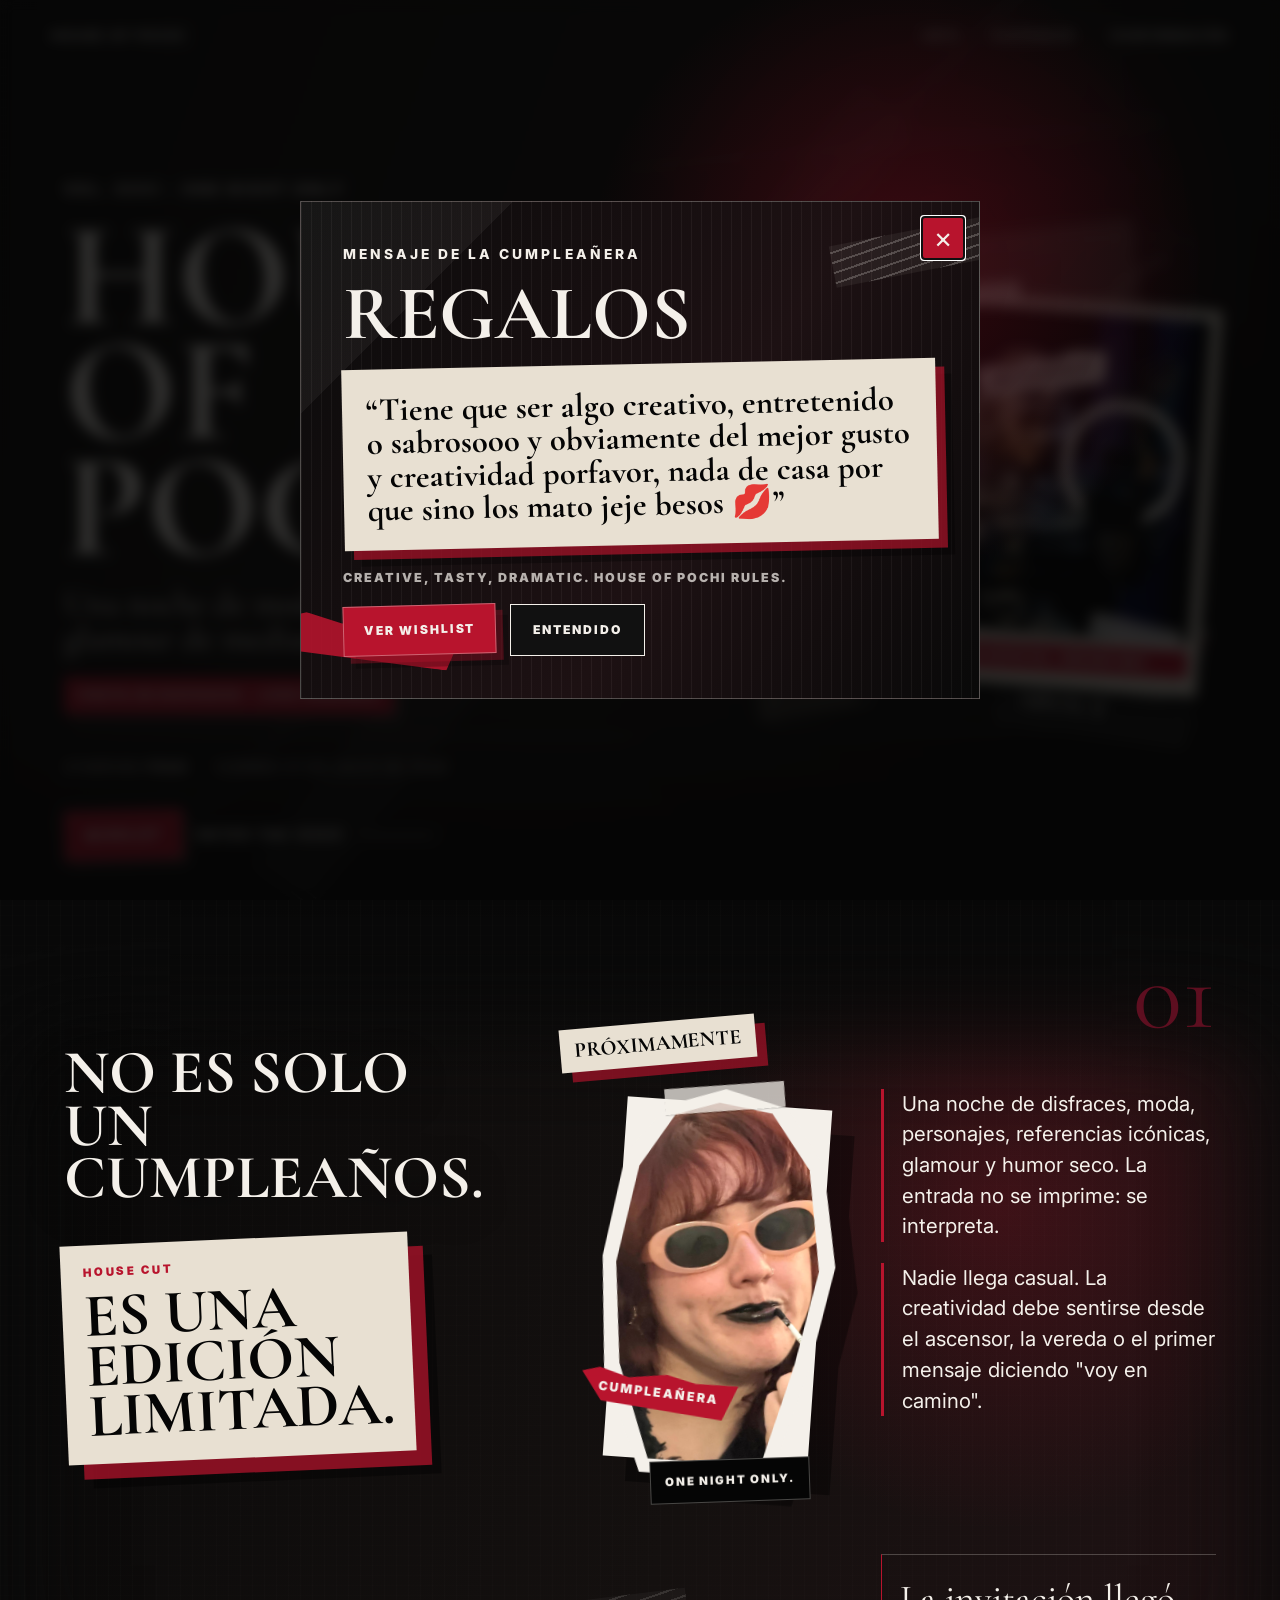
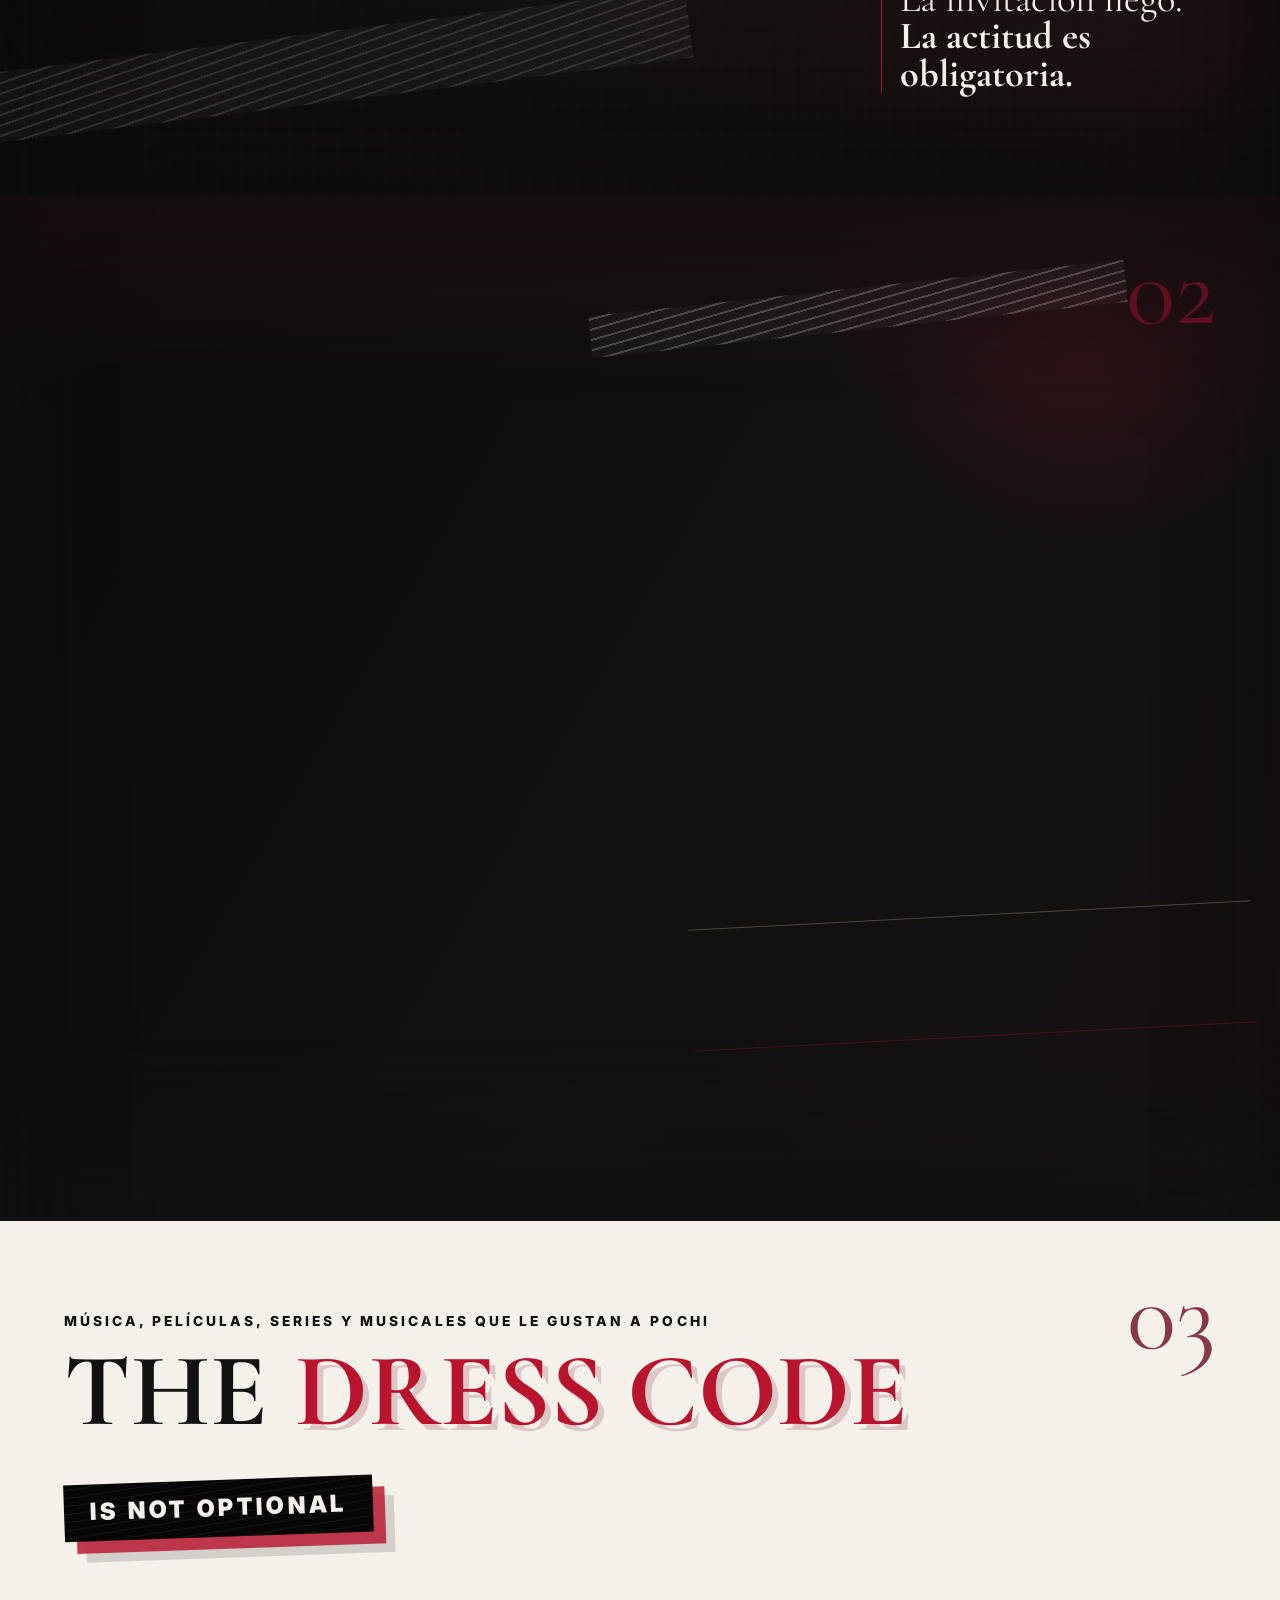
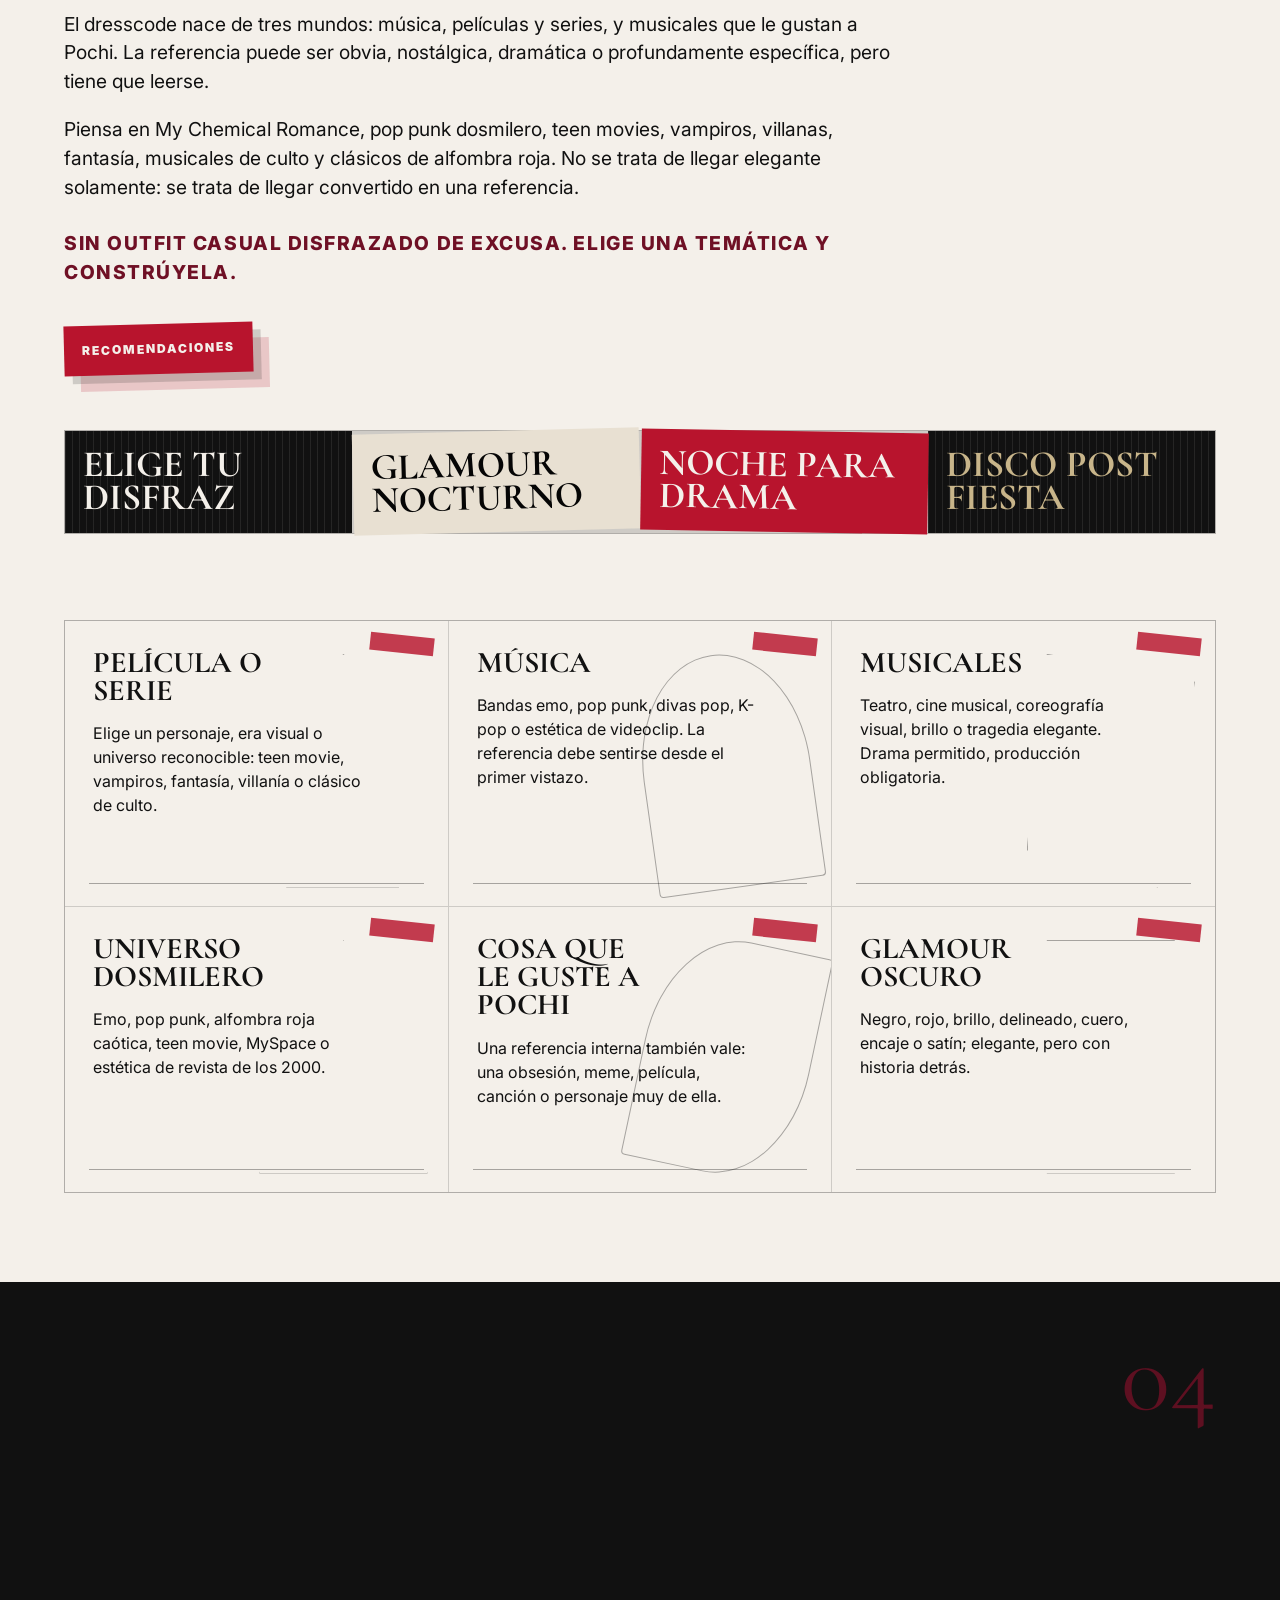
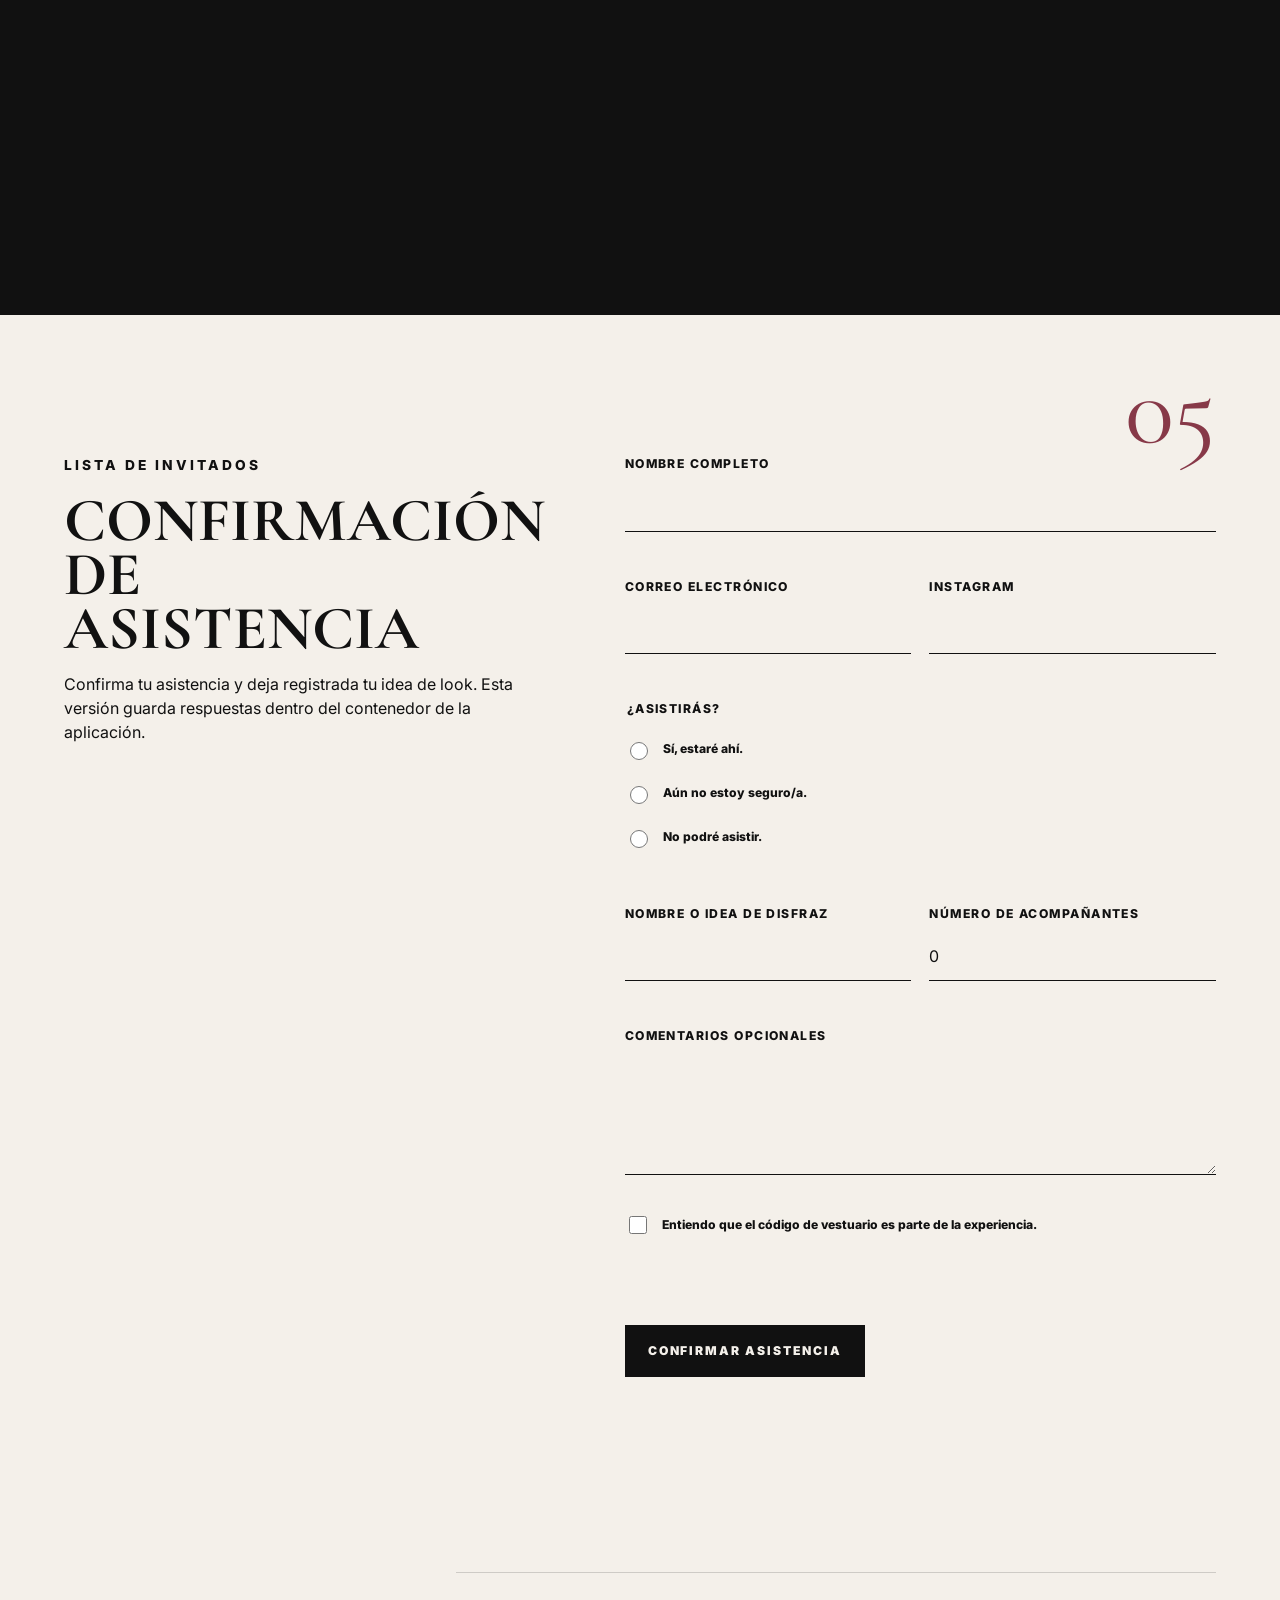
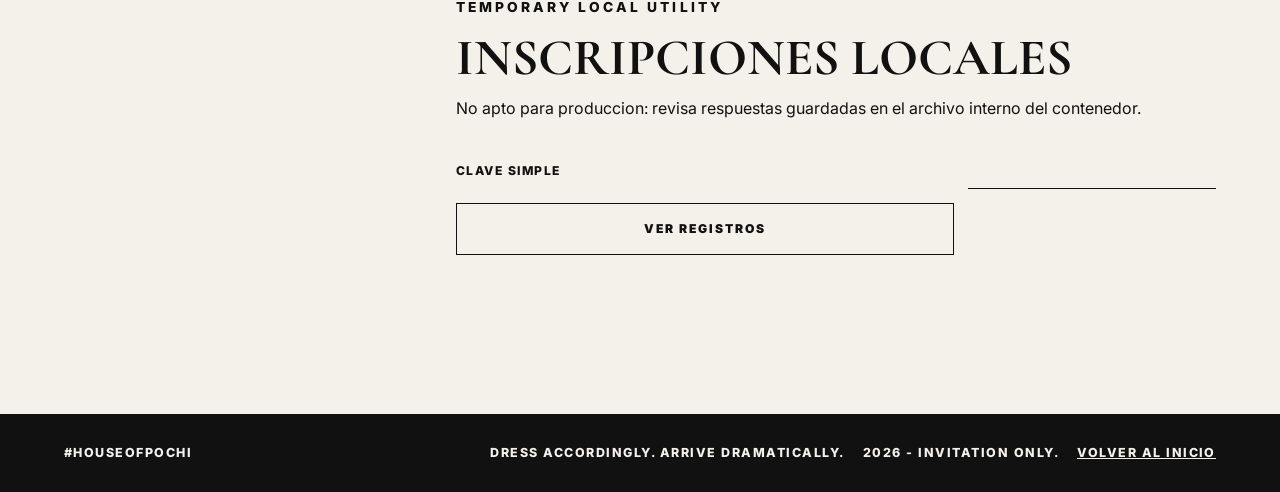
==== commit bb67a00e: "Fix wishlist target URL" ====
--- a/site/index.html
+++ b/site/index.html
@@ -56,7 +56,7 @@
             <span data-config="date">Sabado 12 de septiembre de 2026</span>
           </div>
           <div class="cover-actions">
-            <a class="wishlist-link" href="https://whislist.gatitapochi.cl">Wishlist</a>
+            <a class="wishlist-link" href="https://whislist.gatitapochi.cl/lists/tci9azqsed">Wishlist</a>
             <a class="enter-link" href="#manifesto">ENTER THE ISSUE</a>
           </div>
         </div>
@@ -327,7 +327,7 @@
         </blockquote>
         <p class="gift-popup-note">Creative, tasty, dramatic. House of Pochi rules.</p>
         <div class="gift-popup-actions">
-          <a class="wishlist-link" href="https://whislist.gatitapochi.cl">Ver wishlist</a>
+          <a class="wishlist-link" href="https://whislist.gatitapochi.cl/lists/tci9azqsed">Ver wishlist</a>
           <button class="button-primary" id="accept-gift-popup" type="button">Entendido</button>
         </div>
       </div>
